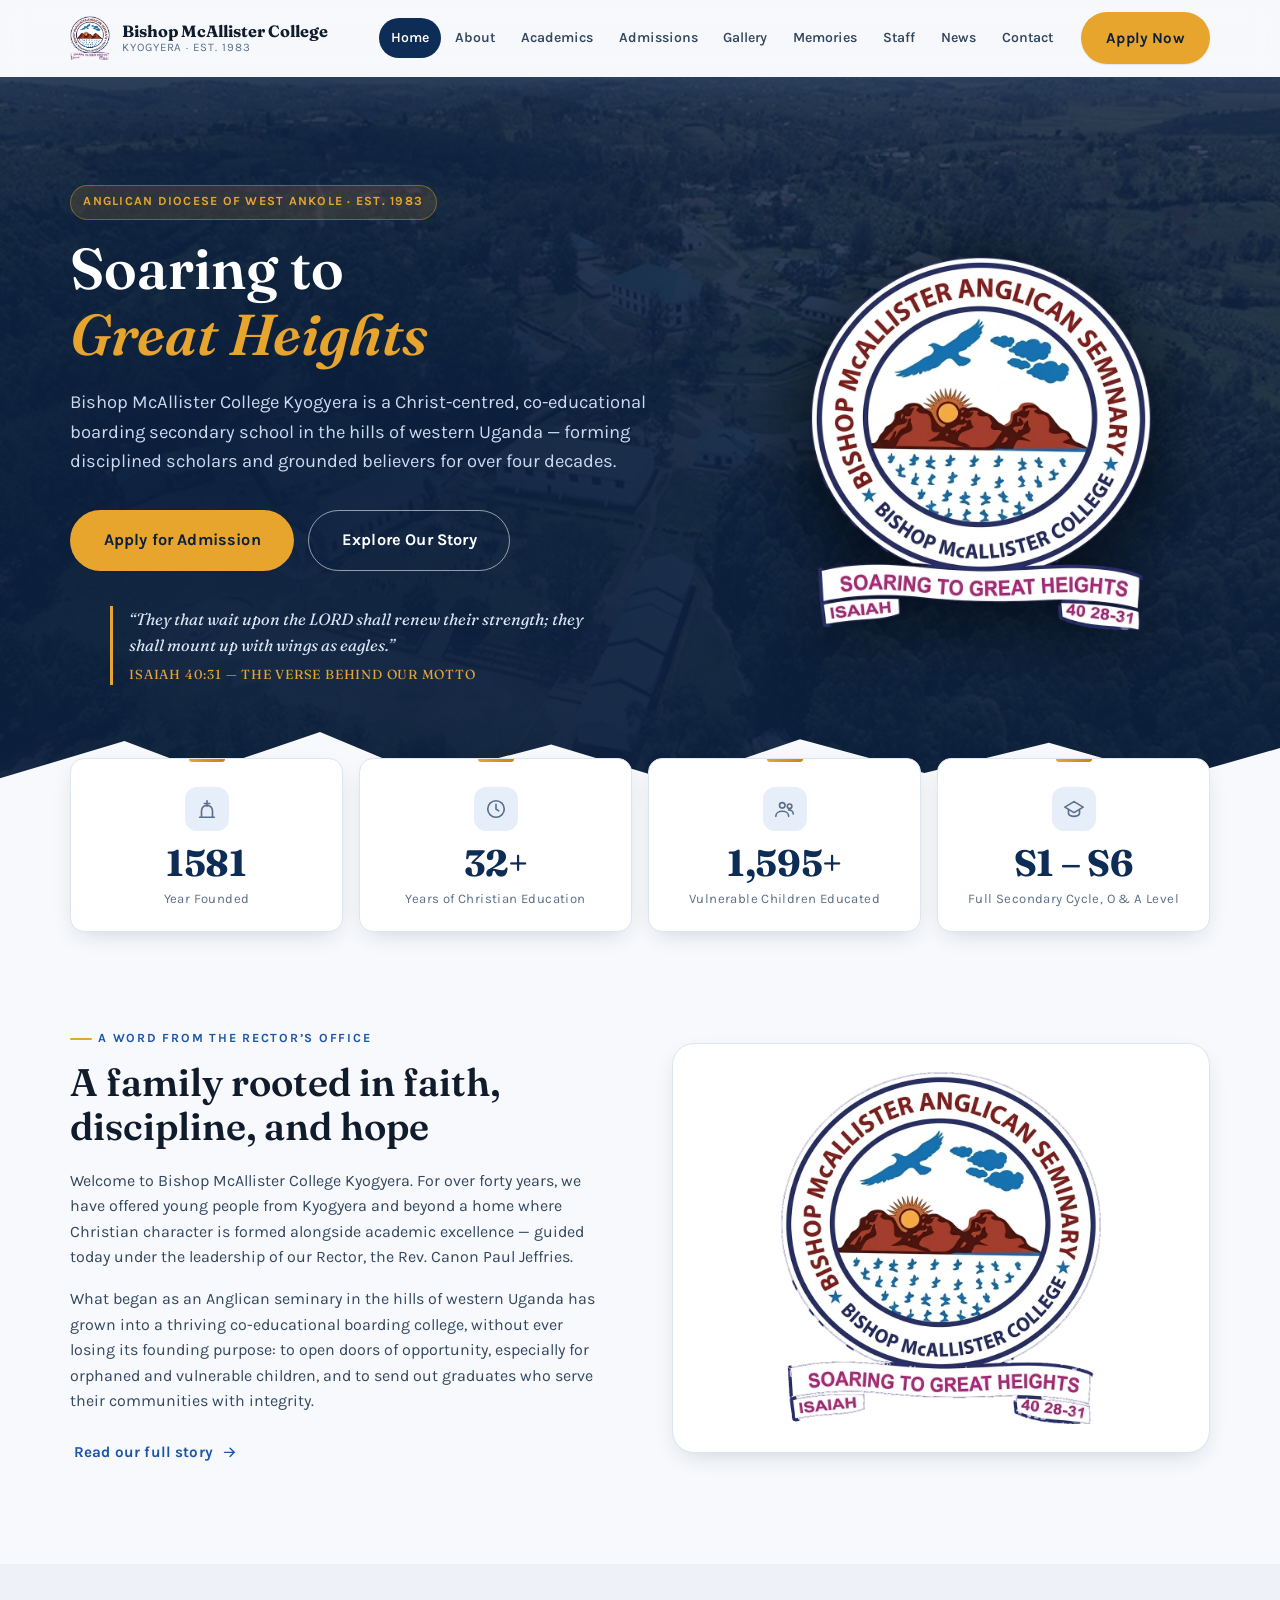
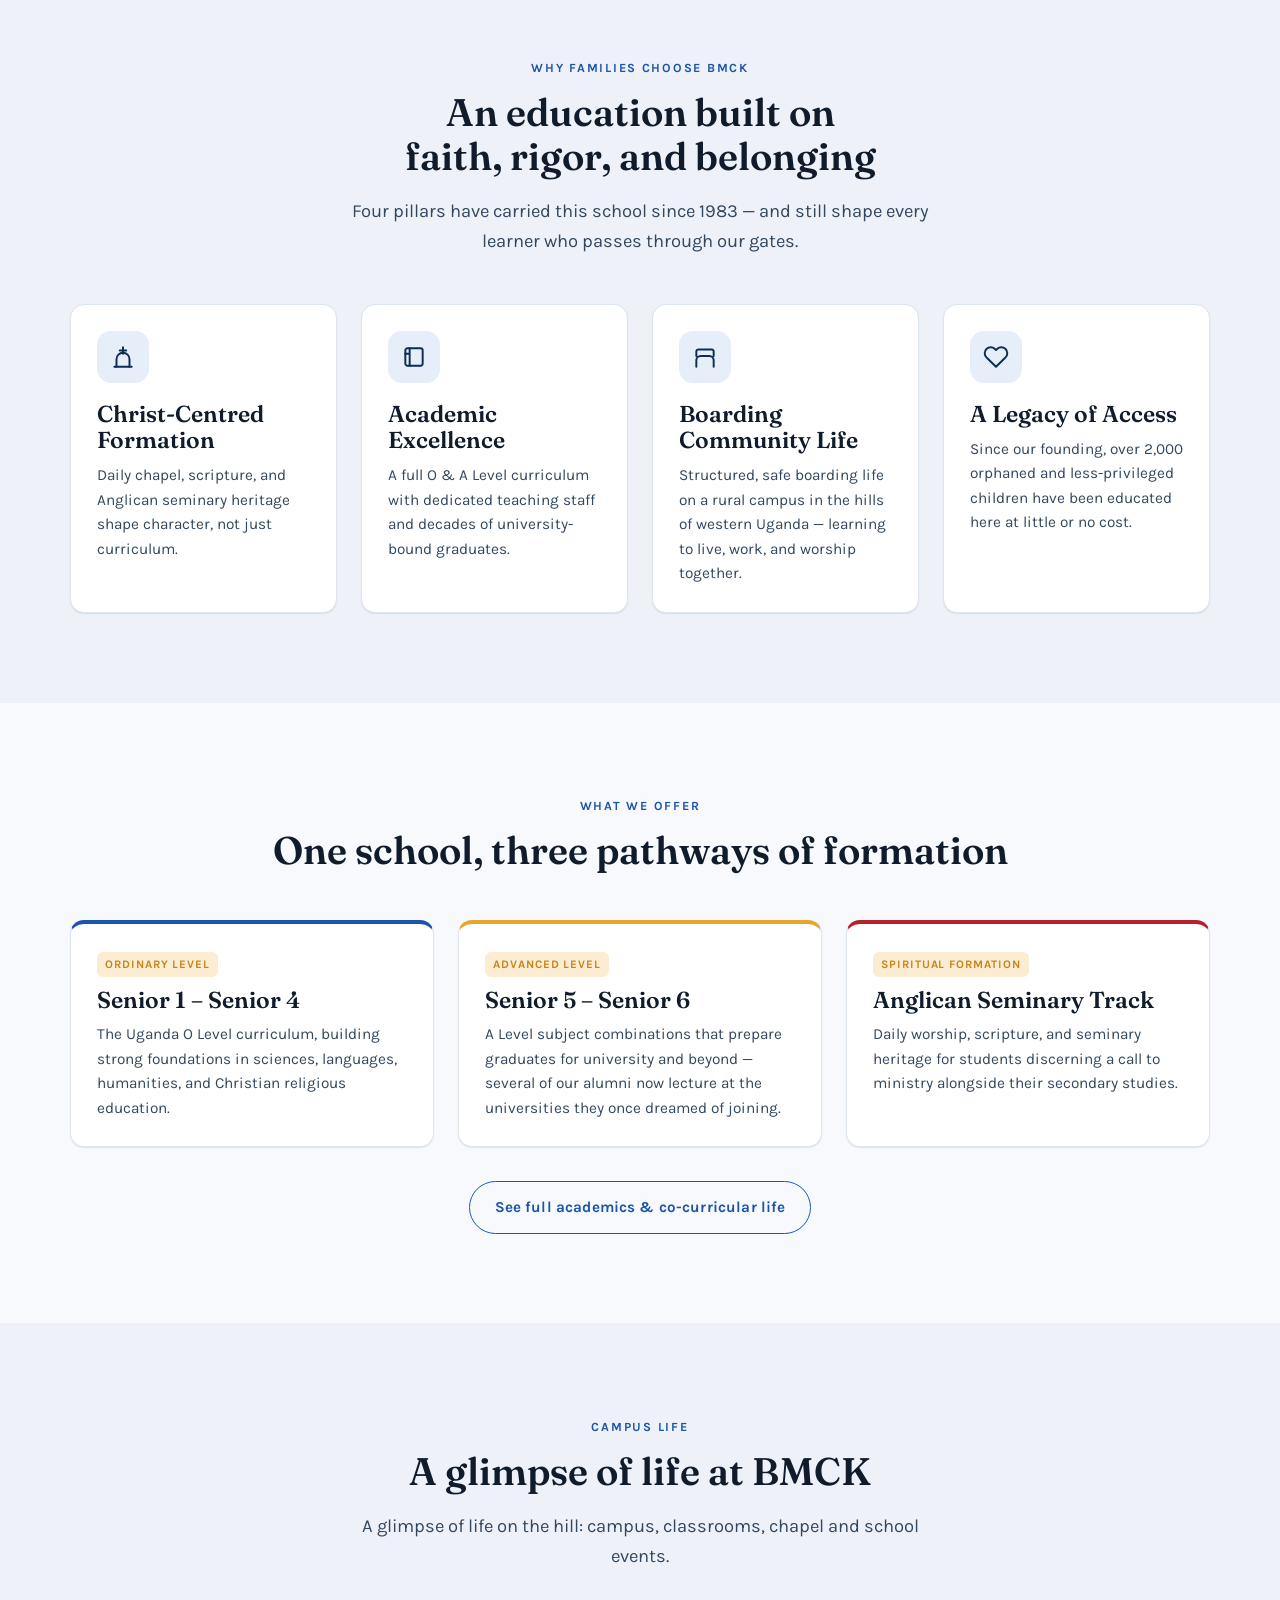
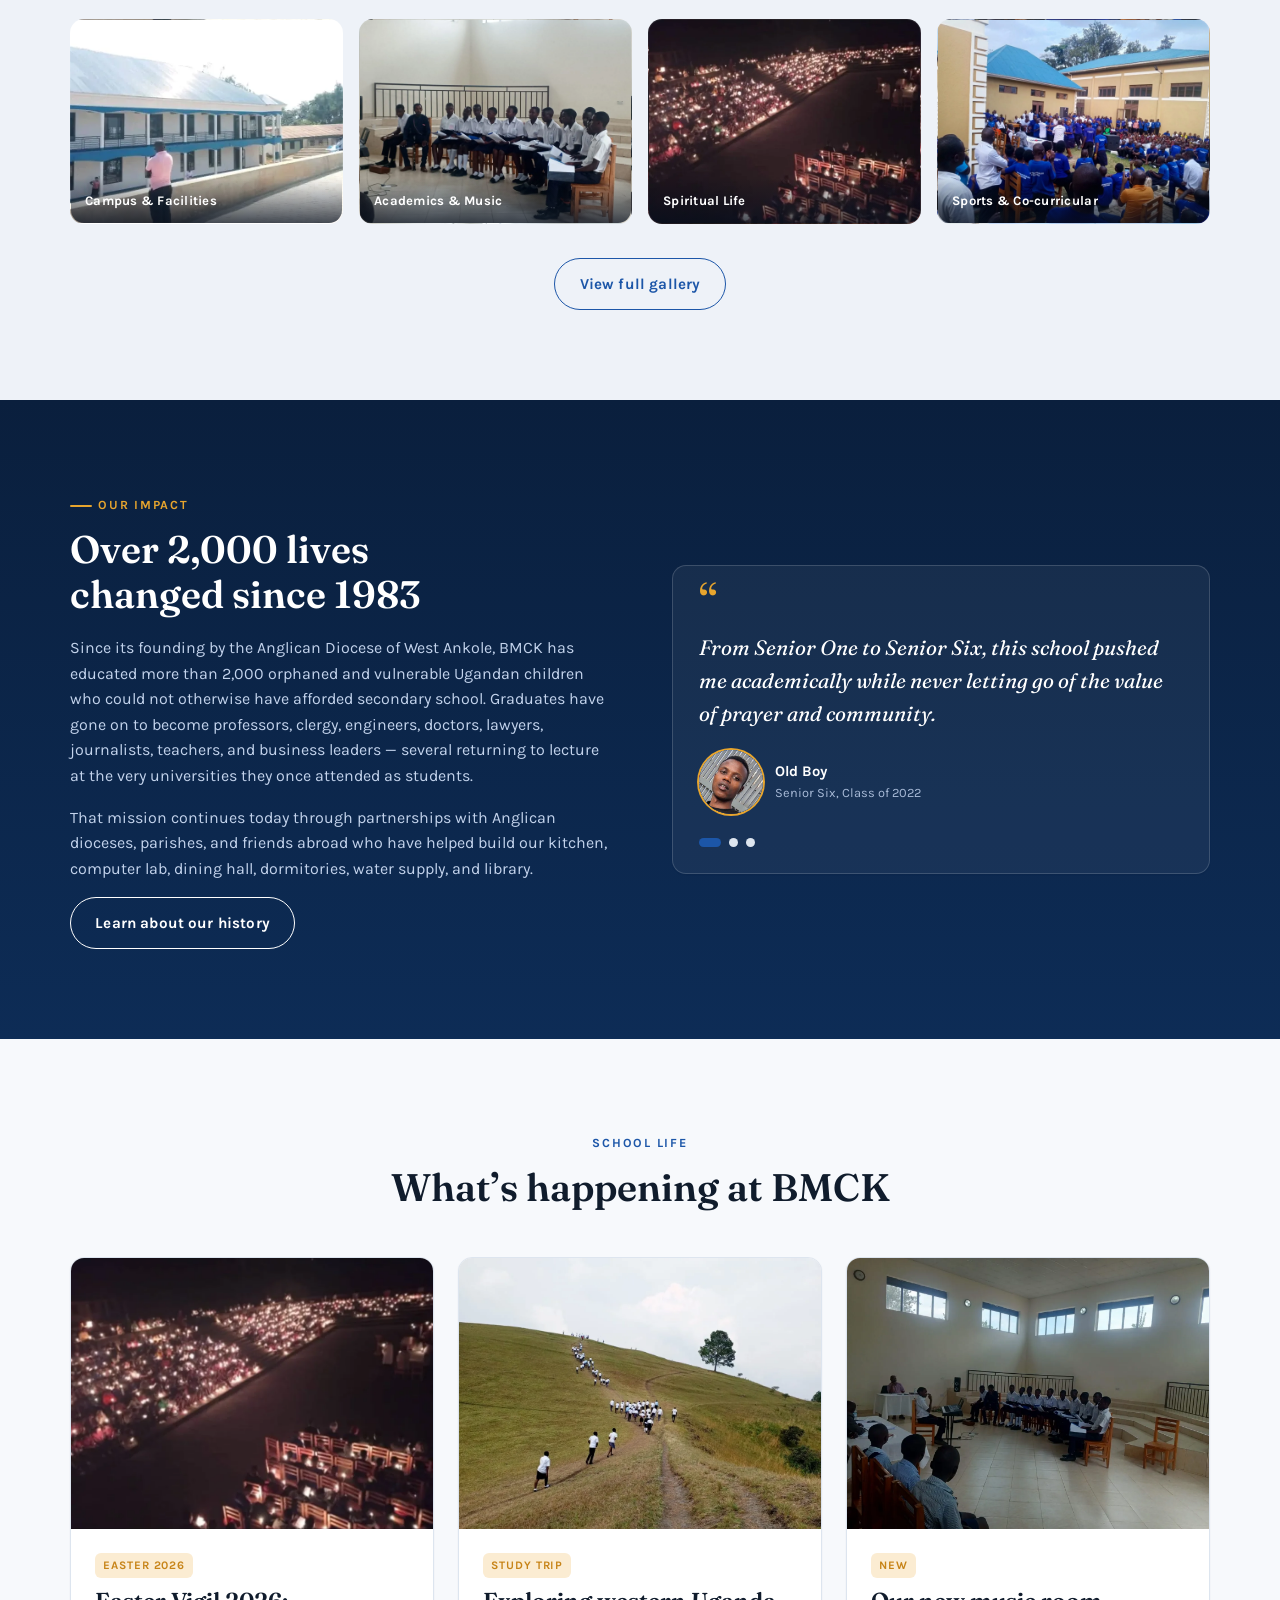
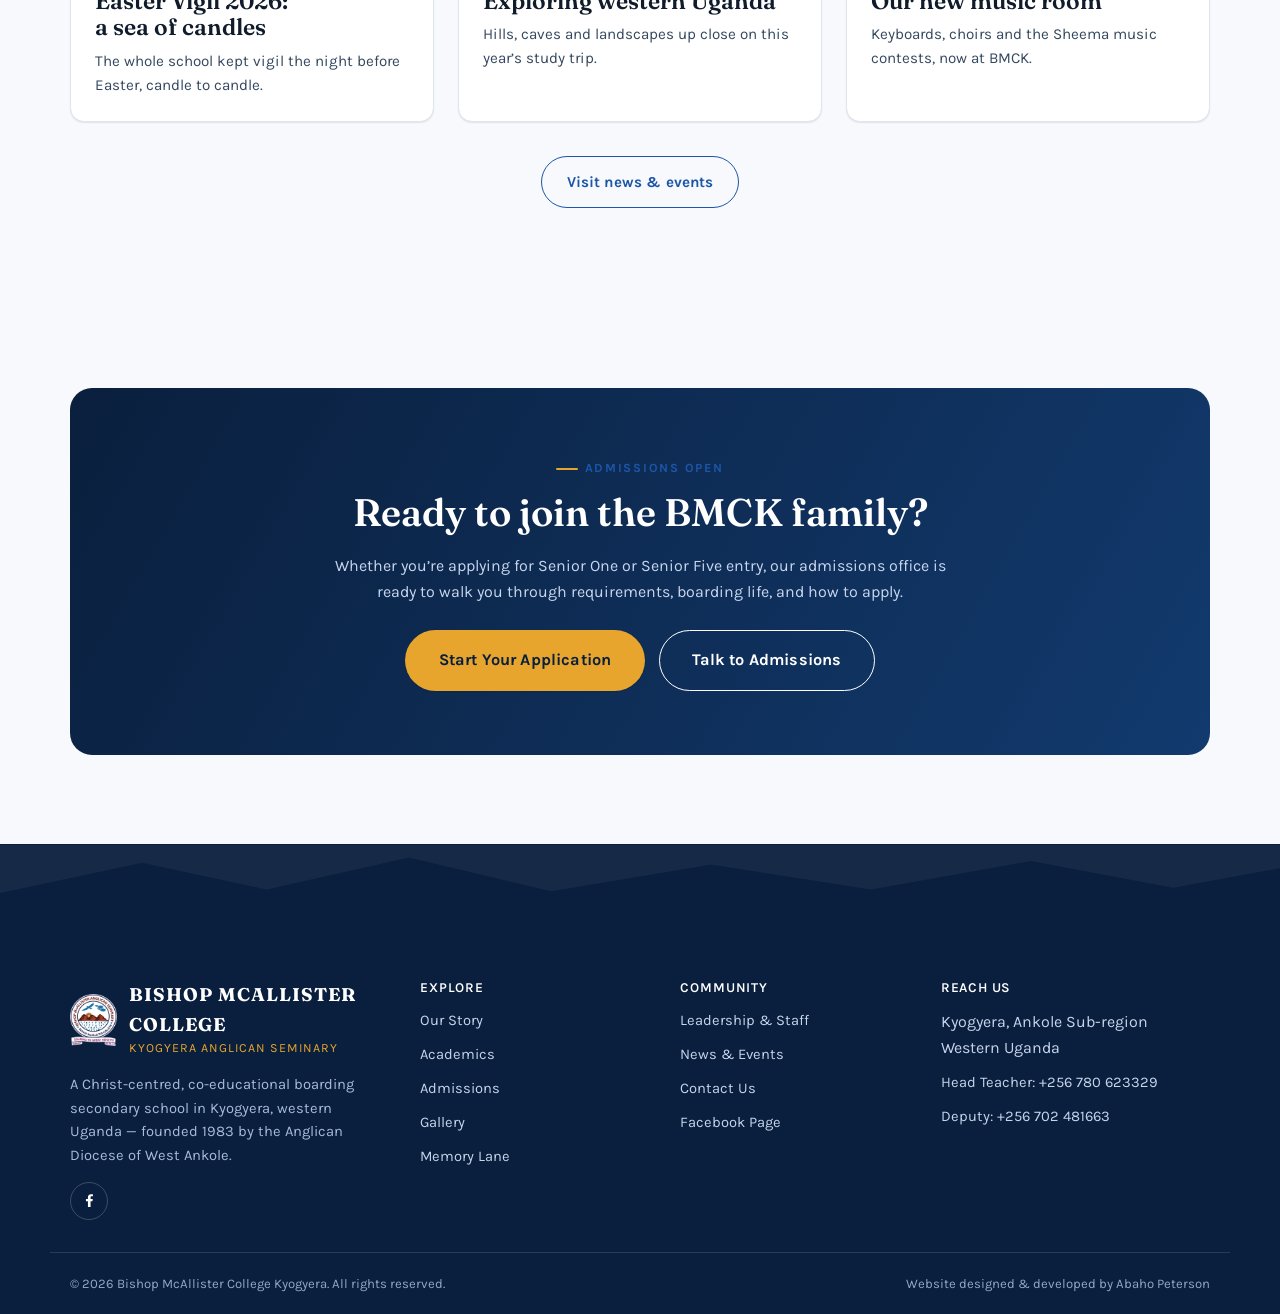
==== index.html @ f216f560 "Replay stat counters and card rise each time they scroll into view" ====
<!DOCTYPE html>
<html lang="en">
<head>
<meta charset="UTF-8">
<meta name="viewport" content="width=device-width, initial-scale=1.0">
<meta name="author" content="Abaho Peterson">
<title>Bishop McAllister College Kyogyera | Soaring to Great Heights</title>
<meta name="description" content="Bishop McAllister College Kyogyera (BMCK) is an Anglican co-educational boarding secondary school in Kyogyera, western Uganda, founded in 1983 &mdash; forming Christ-centred, academically excellent leaders since 1983.">
<link rel="icon" type="image/png" href="assets/images/favicon-32.png">
<link rel="apple-touch-icon" href="assets/images/favicon-192.png">
<meta name="theme-color" content="#0a1f3d">
<link rel="preconnect" href="https://fonts.googleapis.com">
<link rel="preconnect" href="https://fonts.gstatic.com" crossorigin>
<link href="https://fonts.googleapis.com/css2?family=Fraunces:ital,wght@0,400;0,500;0,600;0,700;1,500&family=Karla:wght@400;500;600;700;800&display=swap" rel="stylesheet">
<link rel="stylesheet" href="assets/css/style.css?v=20260924k">
</head>
<body>
<a class="skip-link" href="#main">Skip to main content</a>

<header class="site-header">
  <div class="container nav-bar">
    <a class="brand" href="index.html">
      <img src="assets/images/bmck-crest-sm.webp?v=20260924k" alt="Bishop McAllister College Kyogyera crest" width="44" height="44">
      <span class="brand-text"><strong>Bishop McAllister College</strong><span>Kyogyera &middot; Est. 1983</span></span>
    </a>
    <nav class="nav-links" id="nav-links">
      <a href="index.html">Home</a>
      <a href="about.html">About</a>
      <a href="academics.html">Academics</a>
      <a href="admissions.html">Admissions</a>
      <a href="gallery.html">Gallery</a>
      <a href="memories.html">Memories</a>
      <a href="staff.html">Staff</a>
      <a href="news.html">News</a>
      <a href="contact.html">Contact</a>
    </nav>
    <div class="nav-cta">
      <a class="btn btn-primary" href="admissions.html"><span>Apply Now</span></a>
      <button class="nav-toggle" aria-label="Toggle menu" aria-expanded="false" aria-controls="nav-links"><span></span></button>
    </div>
  </div>
</header>

<main id="main">

  <!-- HERO -->
  <section class="hero photo-bg">
    <div class="container hero-grid">
      <div>
        <span class="hero-eyebrow">Anglican Diocese of West Ankole &middot; Est. 1983</span>
        <h1>Soaring to <em>Great Heights</em></h1>
        <p class="lede">Bishop McAllister College Kyogyera is a Christ-centred, co-educational boarding secondary school in the hills of western Uganda &mdash; forming disciplined scholars and grounded believers for over four decades.</p>
        <div class="hero-actions">
          <a class="btn btn-primary btn-lg" href="admissions.html">Apply for Admission</a>
          <a class="btn btn-outline btn-lg" href="about.html">Explore Our Story</a>
        </div>
        <blockquote class="hero-verse">
          &ldquo;They that wait upon the LORD shall renew their strength; they shall mount up with wings as eagles.&rdquo;
          <cite>Isaiah 40:31 &mdash; the verse behind our motto</cite>
        </blockquote>
      </div>
      <div class="hero-crest-wrap">
        <div class="hero-crest-glow" aria-hidden="true"></div>
        <img class="hero-crest" src="assets/images/bmck-crest-hd.webp?v=20260924k" alt="Bishop McAllister College crest: a soaring bird over the hills of western Uganda, with a rising sun and the school motto">
      </div>
    </div>
    <div class="ridge" aria-hidden="true">
      <svg viewBox="0 0 1440 110" preserveAspectRatio="none">
        <path d="M0,110 L0,60 L140,18 L230,52 L360,8 L480,58 L620,22 L760,64 L900,16 L1040,54 L1180,20 L1320,60 L1440,26 L1440,110 Z" fill="var(--bg)" opacity="1"></path>
      </svg>
    </div>
  </section>

  <div class="container">
    <div class="stat-strip reveal">
      <div class="stat" style="--i:0;"><span class="stat-icon" aria-hidden="true"><svg viewBox="0 0 24 24" fill="none" stroke="currentColor" stroke-width="1.8" stroke-linecap="round" stroke-linejoin="round"><path d="M12 3v6M9 6h6M6 21v-7a6 6 0 0 1 12 0v7"/><path d="M4 21h16"/></svg></span><b data-count="1983" data-suffix="" data-plain>0</b><span>Year Founded</span></div>
      <div class="stat" style="--i:1;"><span class="stat-icon" aria-hidden="true"><svg viewBox="0 0 24 24" fill="none" stroke="currentColor" stroke-width="1.8" stroke-linecap="round" stroke-linejoin="round"><circle cx="12" cy="12" r="9"/><path d="M12 7v5l3 2"/></svg></span><b data-count="40" data-suffix="+">0</b><span>Years of Christian Education</span></div>
      <div class="stat" style="--i:2;"><span class="stat-icon" aria-hidden="true"><svg viewBox="0 0 24 24" fill="none" stroke="currentColor" stroke-width="1.8" stroke-linecap="round" stroke-linejoin="round"><circle cx="9" cy="8" r="3"/><circle cx="17" cy="9" r="2.5"/><path d="M2 20c0-3.5 3.2-5.5 7-5.5s7 2 7 5.5M16 13c2.2 0 5 1.4 5 4.5"/></svg></span><b data-count="2000" data-suffix="+">0</b><span>Vulnerable Children Educated</span></div>
      <div class="stat" style="--i:3;" style="display:flex;flex-direction:column;justify-content:center;"><span class="stat-icon" aria-hidden="true"><svg viewBox="0 0 24 24" fill="none" stroke="currentColor" stroke-width="1.8" stroke-linecap="round" stroke-linejoin="round"><path d="M22 10 12 4 2 10l10 6 10-6Z"/><path d="M6 12.5V17c0 1.5 2.7 3 6 3s6-1.5 6-3v-4.5"/></svg></span><b>S1 &ndash; S6</b><span>Full Secondary Cycle, O &amp; A&nbsp;Level</span></div>
    </div>
  </div>

  <!-- WELCOME -->
  <section class="section">
    <div class="container split">
      <div class="reveal">
        <span class="eyebrow">A Word From the Rector&rsquo;s Office</span>
        <h2>A family rooted in faith, discipline, and hope</h2>
        <p>Welcome to Bishop McAllister College Kyogyera. For over forty years, we have offered young people from Kyogyera and beyond a home where Christian character is formed alongside academic excellence &mdash; guided today under the leadership of our Rector, the Rev. Canon Paul Jeffries.</p>
        <p>What began as an Anglican seminary in the hills of western Uganda has grown into a thriving co-educational boarding college, without ever losing its founding purpose: to open doors of opportunity, especially for orphaned and vulnerable children, and to send out graduates who serve their communities with integrity.</p>
        <a class="btn btn-ghost" href="about.html">Read our full story
          <svg viewBox="0 0 24 24" fill="none" stroke="currentColor" stroke-width="2" stroke-linecap="round"><path d="M5 12h14M13 6l6 6-6 6"/></svg>
        </a>
      </div>
      <div class="badge-figure reveal">
        <img src="assets/images/bmck-crest-hd.webp?v=20260924k" alt="Bishop McAllister College crest">
      </div>
    </div>
  </section>

  <!-- WHY BMCK -->
  <section class="section section-alt">
    <div class="container">
      <div class="section-head center reveal">
        <span class="eyebrow">Why Families Choose BMCK</span>
        <h2>An education built on faith, rigor, and belonging</h2>
        <p class="lede" style="margin-inline:auto;">Four pillars have carried this school since 1983 &mdash; and still shape every learner who passes through our gates.</p>
      </div>
      <div class="grid grid-4">
        <div class="card reveal">
          <div class="card-icon"><svg viewBox="0 0 24 24" fill="none" stroke="currentColor" stroke-width="1.8" stroke-linecap="round" stroke-linejoin="round"><path d="M12 3v6M9 6h6M6 21v-7a6 6 0 0 1 12 0v7"/><path d="M4 21h16"/></svg></div>
          <h3>Christ-Centred Formation</h3>
          <p>Daily chapel, scripture, and Anglican seminary heritage shape character, not just curriculum.</p>
        </div>
        <div class="card reveal">
          <div class="card-icon"><svg viewBox="0 0 24 24" fill="none" stroke="currentColor" stroke-width="1.8" stroke-linecap="round" stroke-linejoin="round"><rect x="4" y="4" width="16" height="16" rx="2"/><path d="M8 4v16M4 9h4"/></svg></div>
          <h3>Academic Excellence</h3>
          <p>A full O&nbsp;&amp; A&nbsp;Level curriculum with dedicated teaching staff and decades of university-bound graduates.</p>
        </div>
        <div class="card reveal">
          <div class="card-icon"><svg viewBox="0 0 24 24" fill="none" stroke="currentColor" stroke-width="1.8" stroke-linecap="round" stroke-linejoin="round"><path d="M4 21v-6a4 4 0 0 1 4-4h8a4 4 0 0 1 4 4v6M4 11V7a2 2 0 0 1 2-2h12a2 2 0 0 1 2 2v4"/></svg></div>
          <h3>Boarding Community Life</h3>
          <p>Structured, safe boarding life on a rural campus in the hills of western Uganda &mdash; learning to live, work, and worship together.</p>
        </div>
        <div class="card reveal">
          <div class="card-icon"><svg viewBox="0 0 24 24" fill="none" stroke="currentColor" stroke-width="1.8" stroke-linecap="round" stroke-linejoin="round"><path d="M20.8 4.6a5.5 5.5 0 0 0-7.8 0L12 5.6l-1-1a5.5 5.5 0 1 0-7.8 7.8l1 1L12 21l7.8-7.6 1-1a5.5 5.5 0 0 0 0-7.8z"/></svg></div>
          <h3>A Legacy of Access</h3>
          <p>Since our founding, over 2,000 orphaned and less-privileged children have been educated here at little or no cost.</p>
        </div>
      </div>
    </div>
  </section>

  <!-- PROGRAMS PREVIEW -->
  <section class="section">
    <div class="container">
      <div class="section-head center reveal">
        <span class="eyebrow">What We Offer</span>
        <h2>One school, three pathways of formation</h2>
      </div>
      <div class="grid grid-3">
        <div class="card program-card reveal">
          <span class="tag">Ordinary Level</span>
          <h3>Senior 1 &ndash; Senior 4</h3>
          <p>The Uganda O&nbsp;Level curriculum, building strong foundations in sciences, languages, humanities, and Christian religious education.</p>
        </div>
        <div class="card program-card gold reveal">
          <span class="tag">Advanced Level</span>
          <h3>Senior 5 &ndash; Senior 6</h3>
          <p>A&nbsp;Level subject combinations that prepare graduates for university and beyond &mdash; several of our alumni now lecture at the universities they once dreamed of joining.</p>
        </div>
        <div class="card program-card red reveal">
          <span class="tag">Spiritual Formation</span>
          <h3>Anglican Seminary Track</h3>
          <p>Daily worship, scripture, and seminary heritage for students discerning a call to ministry alongside their secondary studies.</p>
        </div>
      </div>
      <div style="text-align:center;margin-top:34px;">
        <a class="btn btn-outline" href="academics.html">See full academics &amp; co-curricular life</a>
      </div>
    </div>
  </section>

  <!-- GALLERY PREVIEW -->
  <section class="section section-alt">
    <div class="container">
      <div class="section-head center reveal">
        <span class="eyebrow">Campus Life</span>
        <h2>A glimpse of life at BMCK</h2>
        <p class="lede" style="margin-inline:auto;">A glimpse of life on the hill: campus, classrooms, chapel and school events.</p>
      </div>
      <div class="gallery-grid reveal">
        <a class="ph-photo is-real is-visible" href="gallery.html" style="background-image:url('assets/images/memories/library-2020.webp');"><span class="ph-cap">Campus &amp; Facilities</span></a>
        <a class="ph-photo is-real is-visible" href="gallery.html" style="background-image:url('assets/images/school-life/music-room-choir.webp');"><span class="ph-cap">Academics &amp; Music</span></a>
        <a class="ph-photo is-real is-visible" href="gallery.html" style="background-image:url('assets/images/school-life/easter-vigil-2026-2.webp');"><span class="ph-cap">Spiritual Life</span></a>
        <a class="ph-photo is-real is-visible" href="gallery.html" style="background-image:url('assets/images/school-life/inter-house-competition.webp');"><span class="ph-cap">Sports &amp; Co-curricular</span></a>
      </div>
      <div style="text-align:center;margin-top:34px;">
        <a class="btn btn-outline" href="gallery.html">View full gallery</a>
      </div>
    </div>
  </section>

  <!-- IMPACT / TESTIMONIALS -->
  <section class="section section-navy">
    <div class="container split">
      <div class="reveal">
        <span class="eyebrow">Our Impact</span>
        <h2>Over 2,000 lives changed since 1983</h2>
        <p>Since its founding by the Anglican Diocese of West Ankole, BMCK has educated more than 2,000 orphaned and vulnerable Ugandan children who could not otherwise have afforded secondary school. Graduates have gone on to become professors, clergy, engineers, doctors, lawyers, journalists, teachers, and business leaders &mdash; several returning to lecture at the very universities they once attended as students.</p>
        <p>That mission continues today through partnerships with Anglican dioceses, parishes, and friends abroad who have helped build our kitchen, computer lab, dining hall, dormitories, water supply, and library.</p>
        <a class="btn btn-outline" href="about.html#impact">Learn about our history</a>
      </div>
      <div class="card reveal" style="background:rgba(255,255,255,.05);border-color:rgba(255,255,255,.16);">
        <div class="quote-track" data-carousel>
          <div class="quote-slide is-active">
            <span class="quote-mark">&ldquo;</span>
            <p>From Senior One to Senior Six, this school pushed me academically while never letting go of the value of prayer and community.</p>
            <div class="quote-who">
              <span class="quote-avatar" style="overflow:hidden;padding:0;"><img src="assets/images/school-life/ob-2022-graduate.webp" alt="Old Boy, Senior Six Class of 2022" style="width:100%;height:100%;object-fit:cover;"></span>
              <span><b>Old Boy</b><span>Senior Six, Class of 2022</span></span>
            </div>
          </div>
          <div class="quote-slide">
            <span class="quote-mark">&ldquo;</span>
            <p>BMCK didn&rsquo;t just teach me subjects &mdash; it taught me who I could become. The discipline and faith I found there still shape how I lead today.</p>
            <div class="quote-who">
              <span class="quote-avatar"><svg viewBox="0 0 24 24" fill="none" stroke="currentColor" stroke-width="1.8"><circle cx="12" cy="8" r="4"/><path d="M4 20c0-4 4-6 8-6s8 2 8 6"/></svg></span>
              <span><b>Old Student</b><span>Now a University Lecturer</span></span>
            </div>
          </div>
          <div class="quote-slide">
            <span class="quote-mark">&ldquo;</span>
            <p>Sending our daughter to boarding school was hard, but the pastoral care and structure at BMCK made it feel like a second home.</p>
            <div class="quote-who">
              <span class="quote-avatar"><svg viewBox="0 0 24 24" fill="none" stroke="currentColor" stroke-width="1.8"><circle cx="12" cy="8" r="4"/><path d="M4 20c0-4 4-6 8-6s8 2 8 6"/></svg></span>
              <span><b>Parent</b><span>Boarding Student, Senior 3</span></span>
            </div>
          </div>
        </div>
        <div class="quote-dots" data-carousel-dots></div>
      </div>
    </div>
  </section>

  <!-- NEWS PREVIEW -->
  <section class="section">
    <div class="container">
      <div class="section-head center reveal">
        <span class="eyebrow">School Life</span>
        <h2>What&rsquo;s happening at BMCK</h2>
      </div>
      <div class="grid grid-3">
        <a class="card photo-card reveal" href="news.html#easter-vigil-2026">
          <div class="ph-photo is-real" style="background-image:url('assets/images/school-life/easter-vigil-2026-2.webp');border-radius:0;border:0;"></div>
          <div class="photo-card-body"><span class="tag">Easter 2026</span><h3>Easter Vigil 2026: a sea of candles</h3><p>The whole school kept vigil the night before Easter, candle to candle.</p></div>
        </a>
        <a class="card photo-card reveal" href="news.html#study-trip-2026">
          <div class="ph-photo is-real" style="background-image:url('assets/images/school-life/trip-2026-hill-line.webp');border-radius:0;border:0;"></div>
          <div class="photo-card-body"><span class="tag">Study trip</span><h3>Exploring western Uganda</h3><p>Hills, caves and landscapes up close on this year&rsquo;s study trip.</p></div>
        </a>
        <a class="card photo-card reveal" href="news.html#music-room">
          <div class="ph-photo is-real" style="background-image:url('assets/images/school-life/music-room-contest.webp');border-radius:0;border:0;"></div>
          <div class="photo-card-body"><span class="tag">New</span><h3>Our new music room</h3><p>Keyboards, choirs and the Sheema music contests, now at BMCK.</p></div>
        </a>
      </div>
      <div style="text-align:center;margin-top:34px;">
        <a class="btn btn-outline" href="news.html">Visit news &amp; events</a>
      </div>
    </div>
  </section>

  <!-- CTA -->
  <section class="section">
    <div class="container">
      <div class="cta-banner reveal">
        <span class="eyebrow" style="justify-content:center;">Admissions Open</span>
        <h2>Ready to join the BMCK family?</h2>
        <p>Whether you&rsquo;re applying for Senior One or Senior Five entry, our admissions office is ready to walk you through requirements, boarding life, and how to apply.</p>
        <div class="cta-actions">
          <a class="btn btn-primary btn-lg" href="admissions.html">Start Your Application</a>
          <a class="btn btn-outline btn-lg" href="contact.html">Talk to Admissions</a>
        </div>
      </div>
    </div>
  </section>

</main>

<footer class="site-footer">
  <div class="ridge" aria-hidden="true" style="position:relative;">
    <svg viewBox="0 0 1440 90" preserveAspectRatio="none"><path d="M0,90 L0,54 L160,20 L300,50 L460,14 L620,52 L800,22 L980,50 L1160,18 L1320,48 L1440,26 L1440,0 L0,0 Z" fill="rgba(255,255,255,0.05)"></path></svg>
  </div>
  <div class="container footer-top">
    <div class="footer-grid">
      <div>
        <div class="footer-brand">
          <img src="assets/images/bmck-crest-sm.webp?v=20260924k" alt="BMCK crest">
          <span><strong>Bishop McAllister College</strong><span>Kyogyera Anglican Seminary</span></span>
        </div>
        <p>A Christ-centred, co-educational boarding secondary school in Kyogyera, western Uganda &mdash; founded 1983 by the Anglican Diocese of West Ankole.</p>
        <div class="footer-social">
          <a href="https://www.facebook.com/bishopmcallister/" target="_blank" rel="noopener" aria-label="BMCK on Facebook">
            <svg viewBox="0 0 24 24" fill="currentColor"><path d="M13.5 21v-8h2.7l.4-3.2h-3.1V7.7c0-.9.3-1.6 1.6-1.6h1.7V3.2C16.5 3.1 15.4 3 14.2 3c-2.6 0-4.4 1.6-4.4 4.4v2.4H7v3.2h2.8v8h3.7Z"/></svg>
          </a>
        </div>
      </div>
      <div>
        <h4>Explore</h4>
        <div class="footer-links">
          <a href="about.html">Our Story</a>
          <a href="academics.html">Academics</a>
          <a href="admissions.html">Admissions</a>
          <a href="gallery.html">Gallery</a>
          <a href="memories.html">Memory Lane</a>
        </div>
      </div>
      <div>
        <h4>Community</h4>
        <div class="footer-links">
          <a href="staff.html">Leadership &amp; Staff</a>
          <a href="news.html">News &amp; Events</a>
          <a href="contact.html">Contact Us</a>
          <a href="https://www.facebook.com/bishopmcallister/" target="_blank" rel="noopener">Facebook Page</a>
        </div>
      </div>
      <div>
        <h4>Reach Us</h4>
        <div class="footer-links">
          <span>Kyogyera, Ankole Sub-region<br>Western Uganda</span>
          <a href="tel:+256780623329">Head Teacher: +256 780 623329</a>
          <a href="tel:+256702481663">Deputy: +256 702 481663</a>
        </div>
      </div>
    </div>
  </div>
  <div class="container footer-bottom">
    <span>&copy; <span data-year>2026</span> Bishop McAllister College Kyogyera. All rights reserved.</span>
    <span>Website designed &amp; developed by Abaho Peterson</span>
  </div>
</footer>

<div class="lightbox" data-lightbox>
  <button class="lightbox-close" aria-label="Close"><svg viewBox="0 0 24 24" fill="none" stroke="currentColor" stroke-width="2" stroke-linecap="round"><path d="M6 6l12 12M18 6 6 18"/></svg></button>
  <div class="lightbox-box">
    <div class="ph-photo" data-lightbox-stage></div>
    <p class="lightbox-cap" data-lightbox-caption></p>
  </div>
</div>

<button class="to-top" aria-label="Back to top"><svg viewBox="0 0 24 24" fill="none" stroke="currentColor" stroke-width="2" stroke-linecap="round" stroke-linejoin="round"><path d="M12 19V5M5 12l7-7 7 7"/></svg></button>

<script src="assets/js/main.js?v=20260924k"></script>
</body>
</html>
---- assets/css/style.css ----
/* ==========================================================================
   Bishop McAllister College Kyogyera (BMCK) — shared stylesheet
   Palette drawn from the school crest: navy sky, red hills, gold sunrise.
   Type: Fraunces (display, heritage serif) + Karla (body, humanist sans)
   ========================================================================== */

:root{
  /* -- brand colors (light) -- */
  --navy-900:#0a1f3d;
  --navy-800:#0d2c56;
  --navy-700:#123a6e;
  --blue-600:#1c56a8;
  --blue-500:#2f6fc9;
  --blue-100:#e6eef9;
  --gold-600:#c78418;
  --gold-500:#e7a52e;
  --gold-100:#fbecd2;
  --red-700:#8f1b21;
  --red-600:#b4232b;
  --red-100:#f7e3e2;

  --paper:#f7f9fc;
  --paper-2:#eef2f8;
  --surface:#ffffff;
  --ink-900:#101c2c;
  --ink-700:#33475e;
  --ink-500:#5b6f88;
  --line:#dde5ef;
  --white:#ffffff;

  --shadow-sm:0 1px 2px rgba(10,31,61,.06), 0 1px 1px rgba(10,31,61,.04);
  --shadow-md:0 8px 24px -8px rgba(10,31,61,.18);
  --shadow-lg:0 20px 48px -16px rgba(10,31,61,.28);

  --font-display:'Fraunces', Georgia, 'Times New Roman', serif;
  --font-body:'Karla', -apple-system, BlinkMacSystemFont, 'Segoe UI', Roboto, sans-serif;

  --radius-sm:8px;
  --radius-md:14px;
  --radius-lg:22px;

  --container:1180px;

  --bg: var(--paper);
  --bg-alt: var(--paper-2);
  --surface-1: var(--surface);
  --text: var(--ink-900);
  --text-soft: var(--ink-700);
  --text-mute: var(--ink-500);
  --border: var(--line);
  --brand: var(--blue-600);
  --brand-strong: var(--navy-800);
  --accent: var(--gold-500);
}

@media (prefers-color-scheme: dark){
  :root:not([data-theme="light"]){
    --bg:#0a1626;
    --bg-alt:#0e1e33;
    --surface-1:#11223c;
    --text:#eef3fb;
    --text-soft:#c3d0e3;
    --text-mute:#8fa1ba;
    --border:#1e3252;
    --brand:#5b93de;
    --brand-strong:#8fb6ec;
    --accent:#f0b649;
    --shadow-sm:0 1px 2px rgba(0,0,0,.4);
    --shadow-md:0 8px 24px -8px rgba(0,0,0,.5);
    --shadow-lg:0 20px 48px -16px rgba(0,0,0,.6);
  }
}
:root[data-theme="dark"]{
  --bg:#0a1626;
  --bg-alt:#0e1e33;
  --surface-1:#11223c;
  --text:#eef3fb;
  --text-soft:#c3d0e3;
  --text-mute:#8fa1ba;
  --border:#1e3252;
  --brand:#5b93de;
  --brand-strong:#8fb6ec;
  --accent:#f0b649;
  --shadow-sm:0 1px 2px rgba(0,0,0,.4);
  --shadow-md:0 8px 24px -8px rgba(0,0,0,.5);
  --shadow-lg:0 20px 48px -16px rgba(0,0,0,.6);
}

*,*::before,*::after{box-sizing:border-box;}
html{scroll-behavior:smooth;}
@media (prefers-reduced-motion: reduce){
  html{scroll-behavior:auto;}
  *,*::before,*::after{animation-duration:.001ms !important;animation-iteration-count:1 !important;transition-duration:.001ms !important;scroll-behavior:auto !important;}
}

body{
  margin:0;
  background:var(--bg);
  color:var(--text);
  font-family:var(--font-body);
  font-size:16px;
  line-height:1.6;
  -webkit-font-smoothing:antialiased;
  overflow-x:hidden;
}

img{max-width:100%;display:block;}
svg{display:block;}
a{color:inherit;text-decoration:none;}
ul,ol{margin:0;padding:0;list-style:none;}
button{font:inherit;cursor:pointer;}
input,textarea,select{font:inherit;}
h1,h2,h3,h4,h5{
  font-family:var(--font-display);
  color:var(--text);
  margin:0 0 .5em;
  line-height:1.15;
  text-wrap:balance;
  font-weight:600;
}
h1{font-size:clamp(2.2rem,4.5vw,3.6rem); font-weight:600;}
h2{font-size:clamp(1.7rem,3vw,2.5rem);}
h3{font-size:clamp(1.2rem,1.8vw,1.5rem);}
p{margin:0 0 1em;color:var(--text-soft);max-width:65ch;}
.lede{font-size:1.15rem;color:var(--text-soft);max-width:56ch;}
[hidden]{display:none !important;}

.container{
  width:100%;
  max-width:var(--container);
  margin-inline:auto;
  padding-inline:20px;
}
.section{padding-block:clamp(48px,7vw,96px);}
.section-tight{padding-block:clamp(32px,5vw,56px);}
.section-alt{background:var(--bg-alt);}
.section-navy{background:linear-gradient(180deg,var(--navy-900),var(--navy-800));color:#eaf0fb;}
.section-navy p,.section-navy .text-mute{color:#c3d3ec;}
.section-navy h2,.section-navy h3{color:#fff;}

.eyebrow{
  display:inline-flex;align-items:center;gap:.5em;
  font-family:var(--font-body);font-weight:700;font-size:.78rem;
  letter-spacing:.14em;text-transform:uppercase;color:var(--brand);
  margin-bottom:.9em;
}
.eyebrow::before{content:"";width:22px;height:2px;background:var(--accent);display:inline-block;border-radius:2px;}
.section-navy .eyebrow{color:var(--accent);}

.section-head{max-width:760px;margin-bottom:clamp(28px,4vw,48px);}
.section-head.center{margin-inline:auto;text-align:center;}
.section-head.center .eyebrow{justify-content:center;}
.section-head.center .eyebrow::before{display:none;}

/* ---------- buttons ---------- */
.btn{
  display:inline-flex;align-items:center;justify-content:center;gap:.55em;
  padding:.85em 1.6em;border-radius:999px;border:1.5px solid transparent;
  font-weight:700;font-size:.95rem;letter-spacing:.01em;
  transition:transform .18s ease, box-shadow .18s ease, background-color .18s ease, color .18s ease, border-color .18s ease;
  white-space:nowrap;
}
.btn svg{width:1.1em;height:1.1em;}
.btn-primary{background:var(--accent);color:var(--navy-900);box-shadow:var(--shadow-sm);}
.btn-primary:hover{transform:translateY(-2px);box-shadow:var(--shadow-md);background:var(--gold-600);color:#fff;}
.btn-outline{border-color:currentColor;color:var(--brand);background:transparent;}
.btn-outline:hover{background:var(--brand);color:#fff;border-color:var(--brand);transform:translateY(-2px);}
.section-navy .btn-outline{color:#fff;}
.section-navy .btn-outline:hover{background:#fff;color:var(--navy-900);}
.cta-banner .btn-outline{color:#fff;}
.cta-banner .btn-outline:hover{background:#fff;color:var(--navy-900);}
.btn-ghost{color:var(--brand);padding:.6em .2em;border-radius:0;}
.btn-ghost svg{transition:transform .18s ease;}
.btn-ghost:hover svg{transform:translateX(4px);}
.btn-block{width:100%;}
.btn-lg{padding:1em 2em;font-size:1.02rem;}

/* ---------- header / nav ---------- */
.site-header{
  position:sticky; top:0; z-index:100;
  background:rgba(247,249,252,.86);
  backdrop-filter:saturate(180%) blur(14px);
  -webkit-backdrop-filter:saturate(180%) blur(14px);
  border-bottom:1px solid transparent;
  transition:border-color .25s ease, box-shadow .25s ease, background-color .25s ease;
}
@media (prefers-color-scheme: dark){
  :root:not([data-theme="light"]) .site-header{background:rgba(10,22,38,.86);}
}
:root[data-theme="dark"] .site-header{background:rgba(10,22,38,.86);}
.site-header.is-scrolled{border-color:var(--border);box-shadow:var(--shadow-sm);}
.nav-bar{
  display:flex;align-items:center;justify-content:space-between;
  padding-block:12px; gap:16px;
}
.brand{display:flex;align-items:center;gap:12px;min-width:0;flex:1 1 auto;overflow:hidden;}
.brand img{height:44px;width:auto;flex:none;}
.brand-text{display:flex;flex-direction:column;line-height:1.15;min-width:0;overflow:hidden;}
.brand-text strong{font-family:var(--font-display);font-size:1.02rem;color:var(--text);white-space:nowrap;overflow:hidden;text-overflow:ellipsis;display:block;}
.brand-text span{font-size:.72rem;letter-spacing:.08em;text-transform:uppercase;color:var(--text-mute);white-space:nowrap;overflow:hidden;text-overflow:ellipsis;display:block;}

.nav-links{display:flex;align-items:center;gap:2px;}
.nav-links a{
  padding:.6em .85em;border-radius:999px;font-weight:600;font-size:.88rem;color:var(--text-soft);
  transition:background-color .18s ease, color .18s ease;
}
.nav-links a:hover{background:var(--blue-100);color:var(--brand-strong);}
.nav-links a.active{background:var(--navy-800);color:#fff;}
@media (prefers-color-scheme: dark){
  :root:not([data-theme="light"]) .nav-links a:hover{background:var(--bg-alt);}
}
:root[data-theme="dark"] .nav-links a:hover{background:var(--bg-alt);}

.nav-cta{display:flex;align-items:center;gap:10px;flex:none;}
.nav-toggle{
  display:none;flex:none;width:44px;height:44px;border-radius:12px;border:1px solid var(--border);
  background:var(--surface-1);align-items:center;justify-content:center;
}
.nav-toggle span,.nav-toggle span::before,.nav-toggle span::after{
  content:"";display:block;width:20px;height:2px;background:var(--text);border-radius:2px;position:relative;
  transition:transform .2s ease, opacity .2s ease;
}
.nav-toggle span::before{position:absolute;top:-6px;}
.nav-toggle span::after{position:absolute;top:6px;}
.nav-toggle[aria-expanded="true"] span{background:transparent;}
.nav-toggle[aria-expanded="true"] span::before{transform:translateY(6px) rotate(45deg);}
.nav-toggle[aria-expanded="true"] span::after{transform:translateY(-6px) rotate(-45deg);}

@media (max-width:1080px){
  .nav-links{
    position:fixed; inset:64px 12px auto 12px; z-index:99;
    display:flex; flex-direction:column; align-items:stretch; gap:2px;
    background:var(--surface-1); border:1px solid var(--border);
    border-radius:var(--radius-md); padding:10px; box-shadow:var(--shadow-lg);
    transform:translateY(-12px) scale(.98); opacity:0; pointer-events:none;
    transition:transform .2s ease, opacity .2s ease;
  }
  .nav-links.is-open{transform:translateY(0) scale(1); opacity:1; pointer-events:auto;}
  .nav-links a{padding:.85em 1em;}
  .nav-toggle{display:inline-flex;}
  .brand-text span{display:none;}
}
@media (max-width:560px){
  .nav-cta .btn{padding:.6em 1.1em; font-size:.85rem;}
}

.skip-link{
  position:fixed; top:-100px; left:12px; z-index:200;
  background:var(--navy-900); color:#fff; padding:.8em 1.2em; border-radius:8px;
  transition:top .2s ease;
}
.skip-link:focus{top:12px;}

/* ---------- hero (home) ---------- */
.hero{
  position:relative; overflow:hidden;
  background:radial-gradient(1100px 620px at 82% -10%, #163a6c 0%, var(--navy-900) 55%, var(--navy-900) 100%);
  color:#fff;
  padding-block:clamp(56px,9vw,108px) clamp(64px,10vw,120px);
}
.hero-grid{
  display:grid; grid-template-columns:1.15fr .85fr; gap:clamp(28px,5vw,60px); align-items:center;
}
@media (max-width:900px){.hero-grid{grid-template-columns:1fr;}}
.hero-eyebrow{
  display:inline-flex;align-items:center;gap:.6em;
  background:rgba(231,165,46,.14); border:1px solid rgba(231,165,46,.4);
  color:var(--gold-500); font-weight:700; font-size:.78rem; letter-spacing:.1em; text-transform:uppercase;
  padding:.5em 1em; border-radius:999px; margin-bottom:1.3em;
}
.hero h1{color:#fff; margin-bottom:.35em;}
.hero h1 em{font-style:italic; color:var(--gold-500);}
.hero .lede{color:#cbd9ef; margin-bottom:1.8em;}
.hero-actions{display:flex;flex-wrap:wrap;gap:14px;margin-bottom:2.2em;}
.hero-verse{
  font-family:var(--font-display); font-style:italic; color:#dbe6f7;
  border-left:3px solid var(--gold-500); padding-left:1em; max-width:46ch; font-size:1.02rem;
}
.hero-verse cite{display:block;margin-top:.5em;font-style:normal;font-size:.82rem;letter-spacing:.06em;text-transform:uppercase;color:var(--gold-500);}

.hero-crest-wrap{position:relative; display:flex; justify-content:center;}
.hero-crest-glow{ /* soft dark shade behind the crest so it sits into the banner */
  position:absolute; left:50%; top:50%; width:min(470px,94vw); aspect-ratio:1; transform:translate(-50%,-50%);
  border-radius:50%; background:radial-gradient(circle, rgba(2,8,20,.55) 0%, rgba(2,8,20,.3) 45%, transparent 70%);
}
.hero-crest{position:relative;width:min(340px,72vw);filter:drop-shadow(0 18px 30px rgba(0,0,0,.4));animation:float 7s ease-in-out infinite;}
@keyframes float{0%,100%{transform:translateY(0);}50%{transform:translateY(-10px);}}

.ridge{position:absolute; left:0; right:0; bottom:-1px; width:100%; height:auto; line-height:0;}
.ridge svg{width:100%;height:auto;display:block;}

/* ---------- page header (interior pages) ---------- */
.page-header{
  position:relative; overflow:hidden;
  background:linear-gradient(160deg,var(--navy-900),var(--navy-700) 120%);
  color:#fff; padding-block:56px 84px;
}
.page-header .container{position:relative;z-index:2;}
.breadcrumb{display:flex;gap:.5em;align-items:center;font-size:.85rem;color:#b9c9e4;margin-bottom:1em;}
.breadcrumb a{color:#dfe9fb;font-weight:600;}
.breadcrumb a:hover{color:var(--gold-500);}
.page-header h1{color:#fff;margin-bottom:.3em;}
.page-header p{color:#c9d7ee;}

/* ---------- stats ---------- */
.stat-strip{
  display:grid; grid-template-columns:repeat(4,1fr); gap:16px;
  margin-top:clamp(-64px,-6vw,-48px); position:relative; z-index:3;
}
.stat{
  position:relative; overflow:hidden; text-align:center;
  display:flex; flex-direction:column; align-items:center; justify-content:center;
  background:var(--surface-1); border:1px solid var(--border); border-radius:var(--radius-md);
  padding:24px 16px 22px; box-shadow:var(--shadow-md);
  transition:transform .3s cubic-bezier(.2,.8,.2,1), box-shadow .3s ease, border-color .3s ease;
}
.stat::before{ /* gold accent that grows on hover */
  content:""; position:absolute; top:0; left:50%; width:36px; height:3px; border-radius:0 0 3px 3px;
  background:linear-gradient(90deg,var(--gold-500),var(--gold-600)); transform:translateX(-50%);
  transition:width .35s ease;
}
.stat::after{ /* soft glow in the corner */
  content:""; position:absolute; right:-40px; top:-40px; width:120px; height:120px; border-radius:50%;
  background:radial-gradient(circle, rgba(231,165,46,.18), transparent 70%);
  opacity:0; transition:opacity .35s ease;
}
.stat:hover{transform:translateY(-6px); box-shadow:var(--shadow-lg); border-color:color-mix(in srgb, var(--accent) 45%, var(--border));}
.stat:hover::before{width:100%;}
.stat:hover::after{opacity:1;}
.stat-icon{
  width:44px; height:44px; border-radius:12px; margin-bottom:12px;
  display:flex; align-items:center; justify-content:center;
  background:var(--blue-100); color:var(--brand);
  transition:transform .35s cubic-bezier(.3,1.6,.5,1), background-color .3s ease, color .3s ease;
}
.stat-icon svg{width:22px; height:22px;}
.stat:hover .stat-icon{transform:scale(1.12) rotate(-6deg); background:var(--gold-500); color:var(--navy-900);}
@media (prefers-color-scheme: dark){:root:not([data-theme="light"]) .stat-icon{background:rgba(91,147,222,.16);}}
:root[data-theme="dark"] .stat-icon{background:rgba(91,147,222,.16);}
.stat b{
  display:block; font-family:var(--font-display); font-size:clamp(1.6rem,3vw,2.3rem); line-height:1.1;
  color:var(--brand-strong); font-variant-numeric:tabular-nums; letter-spacing:-.01em;
}
.stat span{font-size:.82rem; color:var(--text-mute); letter-spacing:.03em; margin-top:.35em;}
/* cards rise in one after another when the strip scrolls into view */
@media (prefers-reduced-motion: no-preference){
  .stat-strip.reveal{opacity:1; transform:none;}
  .stat-strip .stat{opacity:0; transform:translateY(22px);}
  .stat-strip.is-visible .stat{
    opacity:1; transform:none;
    transition:opacity .6s ease calc(var(--i,0)*120ms), transform .6s cubic-bezier(.2,.8,.2,1) calc(var(--i,0)*120ms), box-shadow .3s ease, border-color .3s ease;
  }
  .stat-strip.is-visible .stat:hover{transform:translateY(-6px); transition-delay:0s;}
}
@media (max-width:760px){.stat-strip{grid-template-columns:repeat(2,1fr); gap:12px;} .stat{padding:20px 12px;}}

/* ---------- grids & cards ---------- */
.grid{display:grid; gap:24px;}
.grid-2{grid-template-columns:repeat(2,1fr);}
.grid-3{grid-template-columns:repeat(3,1fr);}
.grid-4{grid-template-columns:repeat(4,1fr);}
@media (max-width:920px){.grid-3{grid-template-columns:repeat(2,1fr);} .grid-4{grid-template-columns:repeat(2,1fr);}}
@media (max-width:600px){.grid-2,.grid-3,.grid-4{grid-template-columns:1fr;}}

.card{
  background:var(--surface-1); border:1px solid var(--border); border-radius:var(--radius-md);
  padding:26px; box-shadow:var(--shadow-sm); transition:transform .2s ease, box-shadow .2s ease;
}
.card:hover{transform:translateY(-4px); box-shadow:var(--shadow-md);}
.card-icon{
  width:52px;height:52px;border-radius:14px; display:flex;align-items:center;justify-content:center;
  background:var(--blue-100); color:var(--brand-strong); margin-bottom:1.1em; flex:none;
}
.card-icon svg{width:26px;height:26px;}
@media (prefers-color-scheme: dark){:root:not([data-theme="light"]) .card-icon{background:rgba(91,147,222,.16);}}
:root[data-theme="dark"] .card-icon{background:rgba(91,147,222,.16);}
.card h3{margin-bottom:.4em;}
.card p{margin-bottom:0; font-size:.96rem;}
.card .tag{
  display:inline-block; font-size:.72rem; font-weight:700; letter-spacing:.08em; text-transform:uppercase;
  color:var(--gold-600); background:var(--gold-100); padding:.3em .7em; border-radius:6px; margin-bottom:.8em;
}

.feature-row{display:flex; gap:18px; align-items:flex-start;}
.feature-row .card-icon{margin-bottom:0;}
.feature-row h3{margin-bottom:.25em;font-size:1.1rem;}
.feature-row p{font-size:.93rem;}

/* program cards */
.program-card{border-top:4px solid var(--brand);}
.program-card.gold{border-top-color:var(--accent);}
.program-card.red{border-top-color:var(--red-600);}
.program-card ul{margin-top:1em;display:flex;flex-direction:column;gap:.55em;}
.program-card li{display:flex;gap:.6em;font-size:.92rem;color:var(--text-soft);}
.program-card li svg{width:1.1em;height:1.1em;flex:none;margin-top:.15em;color:var(--brand);}

/* subject chips */
.chip-row{display:flex;flex-wrap:wrap;gap:10px;}
.chip{
  background:var(--bg-alt); border:1px solid var(--border); color:var(--text-soft);
  padding:.5em 1em; border-radius:999px; font-size:.86rem; font-weight:600;
}

/* ---------- timeline ---------- */
.timeline{position:relative; margin-top:20px;}
.timeline::before{
  content:""; position:absolute; left:18px; top:6px; bottom:6px; width:2px;
  background:linear-gradient(var(--gold-500), var(--brand));
}
.timeline-item{position:relative; padding-left:56px; margin-bottom:34px;}
.timeline-item:last-child{margin-bottom:0;}
.timeline-dot{
  position:absolute; left:8px; top:2px; width:20px;height:20px;border-radius:50%;
  background:var(--surface-1); border:3px solid var(--gold-500); box-shadow:0 0 0 4px var(--bg);
}
.timeline-item b{font-family:var(--font-display); color:var(--brand-strong); font-size:1.15rem; display:block; margin-bottom:.2em;}

/* ---------- quote / testimonial ---------- */
.quote-track{position:relative; min-height:220px;}
.quote-slide{
  position:absolute; inset:0; opacity:0; transform:translateY(10px);
  transition:opacity .5s ease, transform .5s ease; pointer-events:none;
}
.quote-slide.is-active{opacity:1; transform:translateY(0); pointer-events:auto; position:relative;}
.quote-mark{font-family:var(--font-display); font-size:3rem; color:var(--accent); line-height:.4; display:block; margin-bottom:.4em;}
.quote-slide p{font-family:var(--font-display); font-size:1.3rem; font-style:italic; color:var(--text); max-width:60ch;}
.quote-who{display:flex;align-items:center;gap:12px; margin-top:1.2em;}
.quote-avatar{
  width:44px;height:44px;border-radius:50%; background:linear-gradient(135deg,var(--blue-500),var(--navy-800));
  display:flex;align-items:center;justify-content:center;color:#fff;flex:none;
}
.quote-avatar svg{width:20px;height:20px;}
.quote-who b{display:block;font-size:.92rem;}
.quote-who span{display:block;font-size:.8rem;color:var(--text-mute);}
.quote-dots{display:flex;gap:8px;margin-top:24px;}
.quote-dots button{width:9px;height:9px;border-radius:50%;background:var(--border);border:none;padding:0;}
.quote-dots button.is-active{background:var(--brand);width:22px;border-radius:5px;transition:width .25s ease;}

/* ---------- accordion (FAQ) ---------- */
.accordion{border-top:1px solid var(--border);}
.acc-item{border-bottom:1px solid var(--border);}
.acc-trigger{
  width:100%; display:flex; align-items:center; justify-content:space-between; gap:16px;
  background:none; border:none; text-align:left; padding:20px 4px; color:var(--text); font-weight:700; font-size:1.02rem;
}
.acc-trigger svg{width:20px;height:20px;flex:none;transition:transform .25s ease;color:var(--brand);}
.acc-item.is-open .acc-trigger svg{transform:rotate(45deg);}
.acc-panel{max-height:0; overflow:hidden; transition:max-height .3s ease;}
.acc-panel-inner{padding:0 4px 20px;}
.acc-panel-inner p{margin:0;font-size:.95rem;}

/* ---------- gallery ---------- */
.filter-row{display:flex;flex-wrap:wrap;gap:10px;margin-bottom:30px;}
.filter-btn{
  padding:.55em 1.1em; border-radius:999px; border:1px solid var(--border); background:var(--surface-1);
  font-weight:700; font-size:.85rem; color:var(--text-soft);
}
.filter-btn.is-active{background:var(--navy-800); border-color:var(--navy-800); color:#fff;}
.gallery-grid{display:grid; grid-template-columns:repeat(4,1fr); gap:16px;}
@media (max-width:900px){.gallery-grid{grid-template-columns:repeat(3,1fr);}}
@media (max-width:640px){.gallery-grid{grid-template-columns:repeat(2,1fr);}}
.gallery-item{display:none;}
.gallery-item.is-visible{display:block; animation:fadein .35s ease;}
@keyframes fadein{from{opacity:0;transform:scale(.97);}to{opacity:1;transform:scale(1);}}

.ph-photo{
  --hue:210;
  position:relative; aspect-ratio:4/3; border-radius:var(--radius-md); overflow:hidden;
  background:
    radial-gradient(120% 140% at 15% 10%, hsla(var(--hue) 70% 55% / .55), transparent 60%),
    linear-gradient(135deg, hsl(var(--hue) 55% 20%), hsl(calc(var(--hue) + 25) 60% 34%));
  display:flex; align-items:flex-end; cursor:pointer; border:1px solid rgba(255,255,255,.08);
}
.ph-photo::before{
  content:""; position:absolute; inset:0;
  background-image:repeating-linear-gradient(115deg, rgba(255,255,255,.06) 0 2px, transparent 2px 26px);
}
.ph-photo .ph-icon{
  position:absolute; top:50%; left:50%; transform:translate(-50%,-58%);
  width:34%; height:34%; color:rgba(255,255,255,.85); opacity:.9;
}
.ph-photo .ph-icon svg{width:100%;height:100%;}
.ph-cap{
  position:relative; z-index:1; width:100%; padding:12px 14px;
  background:linear-gradient(0deg, rgba(6,14,28,.75), transparent);
  color:#fff; font-size:.82rem; font-weight:700; letter-spacing:.02em;
}
.ph-photo:hover{transform:scale(1.015);}
.ph-photo{transition:transform .25s ease;}

/* real photo tile (same footprint as placeholder, real <img> or background photo) */
.ph-photo.is-real{background-size:cover; background-position:center;}
.ph-photo.is-real::before{display:none;}
.ph-photo.is-real .ph-icon{display:none;}

/* lightbox */
.lightbox{
  position:fixed; inset:0; z-index:300; background:rgba(6,12,24,.86);
  display:flex; align-items:center; justify-content:center; padding:24px;
  opacity:0; pointer-events:none; transition:opacity .25s ease;
}
.lightbox.is-open{opacity:1; pointer-events:auto;}
.lightbox-box{width:min(720px,100%); max-height:86vh;}
.lightbox-box .ph-photo{aspect-ratio:16/10;width:100%;}
.lightbox-cap{color:#fff; margin-top:14px; text-align:center;}
.lightbox-close{
  position:absolute; top:22px; right:22px; width:44px;height:44px;border-radius:50%;
  background:rgba(255,255,255,.12); border:1px solid rgba(255,255,255,.3); color:#fff;
  display:flex;align-items:center;justify-content:center;
}

/* ---------- staff / people ---------- */
.person-card{text-align:center;}
.avatar{
  width:104px;height:104px;border-radius:50%; margin:0 auto 16px;
  background:linear-gradient(150deg,var(--blue-500),var(--navy-900));
  display:flex; align-items:center; justify-content:center; color:rgba(255,255,255,.92);
  border:4px solid var(--surface-1); box-shadow:0 0 0 1px var(--border);
}
.avatar svg{width:44%;height:44%;}
.person-card b{display:block;font-family:var(--font-display);font-size:1.08rem;}
.person-card .role{display:block;color:var(--brand); font-weight:700; font-size:.82rem; letter-spacing:.03em; text-transform:uppercase; margin:.3em 0 .7em;}
.person-card p{font-size:.9rem; margin-inline:auto;}
.person-card.placeholder .avatar{opacity:.55;}
.person-card.placeholder b{color:var(--text-mute); font-style:italic; font-family:var(--font-body); font-weight:700;}

.dept-card{display:flex; gap:16px; align-items:flex-start;}

/* ---------- forms ---------- */
.form-grid{display:grid; grid-template-columns:1fr 1fr; gap:18px;}
@media (max-width:640px){.form-grid{grid-template-columns:1fr;}}
.field{display:flex; flex-direction:column; gap:.4em;}
.field.full{grid-column:1/-1;}
.field label{font-size:.86rem; font-weight:700; color:var(--text-soft);}
.field input,.field select,.field textarea{
  padding:.85em 1em; border-radius:10px; border:1.5px solid var(--border); background:var(--surface-1); color:var(--text);
  width:100%;
}
.field input:focus,.field select:focus,.field textarea:focus{outline:2px solid var(--brand); outline-offset:1px; border-color:var(--brand);}
.field textarea{resize:vertical; min-height:110px;}
.form-note{font-size:.82rem; color:var(--text-mute); margin-top:14px;}
.form-success{
  display:none; align-items:center; gap:12px; background:var(--gold-100); color:var(--gold-600);
  border:1px solid var(--gold-500); padding:14px 18px; border-radius:12px; margin-top:16px; font-weight:700; font-size:.92rem;
}
.form-success.is-visible{display:flex;}
.form-success svg{width:22px;height:22px;flex:none;}

.placeholder-note{
  border:1.5px dashed var(--border); border-radius:12px; padding:16px 18px; color:var(--text-mute); font-size:.88rem;
  background:var(--bg-alt);
}
.fill-me{border-bottom:2px dotted var(--brand); font-weight:700; color:var(--brand-strong); padding-bottom:1px;}

/* ---------- info cards (contact) ---------- */
.info-card{display:flex; gap:16px; align-items:flex-start;}
.info-card b{display:block; font-size:1rem;}
.info-card p{margin:0; font-size:.92rem;}

/* ---------- CTA banner ---------- */
.cta-banner{
  position:relative; overflow:hidden; border-radius:var(--radius-lg);
  background:linear-gradient(120deg,var(--navy-900),var(--navy-700));
  color:#fff; padding:clamp(36px,6vw,64px); text-align:center;
}
.cta-banner h2{color:#fff;}
.cta-banner p{color:#c9d7ee; margin-inline:auto;}
.cta-actions{display:flex; gap:14px; justify-content:center; flex-wrap:wrap; margin-top:1.6em;}

/* ---------- footer ---------- */
.site-footer{background:var(--navy-900); color:#c7d5ec; position:relative;}
.footer-top{padding-block:56px 32px;}
.footer-grid{display:grid; grid-template-columns:1.4fr 1fr 1fr 1.2fr; gap:36px;}
@media (max-width:900px){.footer-grid{grid-template-columns:1fr 1fr;}}
@media (max-width:560px){.footer-grid{grid-template-columns:1fr;}}
.footer-brand{display:flex;gap:12px;align-items:center;margin-bottom:14px;}
.footer-brand img{height:52px;width:auto;}
.footer-brand strong{font-family:var(--font-display); color:#fff; font-size:1.15rem; display:block;}
.footer-brand span{font-size:.78rem; letter-spacing:.08em; text-transform:uppercase; color:var(--gold-500);}
.site-footer h4{color:#fff; font-family:var(--font-body); font-size:.85rem; letter-spacing:.06em; text-transform:uppercase; margin-bottom:1em;}
.site-footer p{color:#a9bbd8; font-size:.92rem;}
.footer-links{display:flex; flex-direction:column; gap:.65em;}
.footer-links a{font-size:.92rem; color:#c7d5ec;}
.footer-links a:hover{color:var(--gold-500);}
.footer-social{display:flex; gap:10px; margin-top:14px;}
.footer-social a{
  width:38px;height:38px;border-radius:50%; border:1px solid rgba(255,255,255,.2);
  display:flex;align-items:center;justify-content:center; color:#fff;
}
.footer-social a:hover{background:var(--gold-500); border-color:var(--gold-500); color:var(--navy-900);}
.footer-social svg{width:17px;height:17px;}
.footer-bottom{
  border-top:1px solid rgba(255,255,255,.12); padding-block:20px;
  display:flex; justify-content:space-between; gap:12px; flex-wrap:wrap; font-size:.82rem; color:#93a7c8;
}
.site-footer .fill-me{color:var(--gold-500); border-color:rgba(231,165,46,.5);}

/* ---------- reveal-on-scroll ---------- */
.reveal{opacity:1; transform:none;}
@media (prefers-reduced-motion: no-preference){
  .reveal{opacity:0; transform:translateY(18px); transition:opacity .6s ease, transform .6s ease;}
  .reveal.is-visible{opacity:1; transform:none;}
}

/* ---------- back to top ---------- */
.to-top{
  position:fixed; right:20px; bottom:20px; z-index:90; width:48px;height:48px;border-radius:50%;
  background:var(--navy-900); color:#fff; display:flex;align-items:center;justify-content:center;
  box-shadow:var(--shadow-md); opacity:0; transform:translateY(10px); pointer-events:none;
  transition:opacity .2s ease, transform .2s ease;
}
.to-top.is-visible{opacity:1; transform:none; pointer-events:auto;}
.to-top svg{width:20px;height:20px;}

/* ---------- misc ---------- */
.split{display:grid; grid-template-columns:1fr 1fr; gap:clamp(28px,5vw,64px); align-items:center;}
@media (max-width:860px){.split{grid-template-columns:1fr;}}
.badge-figure{
  position:relative; border-radius:var(--radius-lg); overflow:hidden; background:var(--surface-1);
  border:1px solid var(--border); padding:28px; display:flex; align-items:center; justify-content:center;
  box-shadow:var(--shadow-md);
}
.badge-figure img{width:min(320px,80%);}
.list-check{display:flex;flex-direction:column;gap:14px;}
.list-check li{display:flex;gap:.7em;font-size:.98rem;color:var(--text-soft);}
.list-check svg{width:1.3em;height:1.3em;flex:none;color:var(--brand);margin-top:.1em;}

.table-wrap{overflow-x:auto; border:1px solid var(--border); border-radius:var(--radius-md);}
table{width:100%; border-collapse:collapse; min-width:520px;}
th,td{padding:14px 16px; text-align:left; font-size:.92rem; border-bottom:1px solid var(--border);}
th{background:var(--bg-alt); font-family:var(--font-display); font-weight:600; color:var(--brand-strong);}
tr:last-child td{border-bottom:none;}

.step-list{counter-reset:step; display:flex; flex-direction:column; gap:22px;}
.step{display:flex; gap:18px; align-items:flex-start;}
.step-num{
  counter-increment:step; content:counter(step);
  flex:none; width:40px;height:40px;border-radius:50%; background:var(--navy-800); color:#fff;
  display:flex;align-items:center;justify-content:center; font-family:var(--font-display); font-weight:700;
}
.step-num::before{content:counter(step);}

/* ==========================================================================
   Memory Lane (memories.html)
   ========================================================================== */

/* ---- hero: photo mosaic under a navy wash ---- */
.mem-hero{
  position:relative; overflow:hidden; color:#fff;
  background:var(--navy-900); padding-block:clamp(64px,10vw,128px) clamp(96px,12vw,150px);
}
.mem-hero-mosaic{
  position:absolute; inset:-4%; display:grid; gap:6px;
  grid-template-columns:repeat(6,1fr); grid-auto-rows:1fr; transform:rotate(-3deg) scale(1.08);
  opacity:.7;
}
.mem-hero-mosaic img{width:100%;height:100%;object-fit:cover;filter:grayscale(.35) sepia(.25);}
.mem-hero::after{
  content:""; position:absolute; inset:0;
  background:
    radial-gradient(80% 90% at 20% 50%, rgba(10,31,61,.9), rgba(10,31,61,.45) 75%),
    linear-gradient(180deg, rgba(10,31,61,.35), rgba(10,31,61,.85));
}
.mem-hero .container{position:relative; z-index:2;}
.mem-hero .breadcrumb{margin-bottom:1.4em;}
.mem-hero h1{color:#fff; max-width:15ch; margin-bottom:.35em;}
.mem-hero h1 em{font-style:italic; color:var(--gold-500);}
.mem-hero .lede{color:#d3def0; margin-bottom:2em;}
.mem-hero .ridge{z-index:3;}
@media (max-width:640px){ .mem-hero-mosaic{grid-template-columns:repeat(3,1fr);} }

.year-jump{display:flex; flex-wrap:wrap; gap:10px;}
.year-jump a{
  display:inline-flex; align-items:baseline; gap:.5em;
  padding:.55em 1.05em; border-radius:999px; font-weight:700; font-size:.88rem;
  background:rgba(255,255,255,.08); border:1px solid rgba(255,255,255,.22); color:#fff;
  transition:background-color .18s ease, border-color .18s ease, color .18s ease;
}
.year-jump a b{font-family:var(--font-display); font-weight:600; color:var(--gold-500);}
.year-jump a:hover{background:var(--gold-500); border-color:var(--gold-500); color:var(--navy-900);}
.year-jump a:hover b{color:var(--navy-900);}

/* ---- intro note ---- */
.mem-intro{
  display:grid; grid-template-columns:auto 1fr; gap:clamp(20px,4vw,40px); align-items:center;
  max-width:880px; margin-inline:auto;
}
.mem-intro img{width:clamp(84px,12vw,120px);}
.mem-intro p{font-family:var(--font-display); font-size:clamp(1.1rem,1.8vw,1.35rem); color:var(--text); margin:0; max-width:none;}
.mem-intro cite{display:block; margin-top:.8em; font-family:var(--font-body); font-style:normal; font-size:.8rem; letter-spacing:.08em; text-transform:uppercase; color:var(--text-mute);}
@media (max-width:560px){ .mem-intro{grid-template-columns:1fr; text-align:center;} .mem-intro img{margin-inline:auto;} }

/* ---- chapters ---- */
.chapter{scroll-margin-top:84px;}
.chapter-grid{display:grid; grid-template-columns:minmax(0,5fr) minmax(0,7fr); gap:clamp(28px,5vw,64px); align-items:start;}
.chapter-grid.flip{grid-template-columns:minmax(0,7fr) minmax(0,5fr);}
.chapter-grid.flip .chapter-text{order:2;}
@media (max-width:900px){
  .chapter-grid,.chapter-grid.flip{grid-template-columns:1fr;}
  .chapter-grid.flip .chapter-text{order:0;}
}
.chapter-text{position:sticky; top:96px;}
@media (max-width:900px){ .chapter-text{position:static;} }
.chapter-year{
  display:block; font-family:var(--font-display); font-weight:600; line-height:.9;
  font-size:clamp(3.4rem,8vw,6rem); letter-spacing:-.02em; margin-bottom:.12em;
  color:transparent; -webkit-text-stroke:1.5px var(--accent);
}
.chapter-year.is-word{font-size:clamp(2.4rem,5vw,3.8rem);}
.chapter-text h2{margin-bottom:.45em;}
.chapter-text p{font-size:1.02rem;}

.remember{
  margin-top:1.4em; padding:18px 20px; border-radius:var(--radius-md);
  background:var(--surface-1); border:1px solid var(--border); border-left:4px solid var(--accent);
}
.remember b{display:block; font-family:var(--font-display); font-size:1.02rem; color:var(--brand-strong); margin-bottom:.5em;}
.remember ul{display:flex; flex-direction:column; gap:.45em;}
.remember li{position:relative; padding-left:1.2em; font-size:.94rem; color:var(--text-soft);}
.remember li::before{content:""; position:absolute; left:0; top:.62em; width:6px; height:6px; border-radius:50%; background:var(--accent);}

/* ---- photo mosaic ---- */
.mosaic{display:grid; grid-template-columns:repeat(6,1fr); grid-auto-rows:clamp(70px,9vw,112px); gap:12px;}
.mosaic .shot{grid-column:span 3; grid-row:span 2;}
.mosaic .shot.wide{grid-column:span 6; grid-row:span 3;}
.mosaic .shot.third{grid-column:span 2; grid-row:span 2;}
.mosaic .shot.tall{grid-row:span 4;}
@media (max-width:560px){
  .mosaic{grid-template-columns:repeat(2,1fr); grid-auto-rows:120px;}
  .mosaic .shot,.mosaic .shot.third{grid-column:span 1; grid-row:span 1;}
  .mosaic .shot.wide{grid-column:span 2; grid-row:span 2;}
  .mosaic .shot.tall{grid-row:span 2;}
}

.shot{
  position:relative; margin:0; border-radius:var(--radius-md); overflow:hidden; cursor:zoom-in;
  background:var(--bg-alt); box-shadow:var(--shadow-sm); border:0; padding:0; display:block; width:100%; text-align:left;
}
.shot img{width:100%; height:100%; object-fit:cover; transition:transform .5s ease, filter .5s ease;}
.shot figcaption,.shot .shot-cap{
  position:absolute; left:0; right:0; bottom:0; padding:28px 14px 11px;
  background:linear-gradient(0deg, rgba(6,14,28,.82), transparent);
  color:#fff; font-size:.8rem; font-weight:700; letter-spacing:.01em; line-height:1.35;
}
.shot:hover img{transform:scale(1.04);}
.shot:focus-visible{outline:3px solid var(--accent); outline-offset:3px;}
.shot-tag{
  position:absolute; top:10px; left:10px; z-index:1;
  font-size:.7rem; font-weight:800; letter-spacing:.08em; text-transform:uppercase;
  padding:.3em .7em; border-radius:999px; background:var(--gold-500); color:var(--navy-900);
}

/* ---- trophy strip (football) ---- */
.trophies{display:grid; grid-template-columns:repeat(3,1fr); gap:1px; margin-top:1.4em;
  background:var(--border); border:1px solid var(--border); border-radius:var(--radius-md); overflow:hidden;}
.trophies div{background:var(--surface-1); padding:16px 14px;}
.trophies b{display:block; font-family:var(--font-display); font-size:1.05rem; color:var(--brand-strong); line-height:1.2; margin-bottom:.3em;}
.trophies span{display:block; font-size:.8rem; color:var(--text-mute); line-height:1.4;}
@media (max-width:560px){ .trophies{grid-template-columns:1fr;} }

/* ---- Lent & Holy Week journey ---- */
.journey{display:grid; grid-template-columns:repeat(6,1fr); gap:0; position:relative; margin-bottom:clamp(32px,5vw,56px); counter-reset:jr;}
.journey::before{content:""; position:absolute; top:21px; left:8%; right:8%; height:2px; background:linear-gradient(90deg,var(--brand),var(--accent));}
.journey li{position:relative; text-align:center; padding-inline:8px;}
.journey .dot{
  position:relative; z-index:1; width:44px; height:44px; margin:0 auto 12px; border-radius:50%;
  display:flex; align-items:center; justify-content:center;
  background:var(--surface-1); border:2px solid var(--accent); color:var(--brand-strong);
}
.journey .dot svg{width:20px; height:20px;}
.journey b{display:block; font-family:var(--font-display); font-size:1rem; color:var(--text); line-height:1.2;}
.journey span{display:block; font-size:.8rem; color:var(--text-mute); margin-top:.3em; line-height:1.4;}
@media (max-width:860px){
  .journey{grid-template-columns:1fr; gap:18px;}
  .journey::before{top:8px; bottom:8px; left:21px; right:auto; width:2px; height:auto; background:linear-gradient(180deg,var(--brand),var(--accent));}
  .journey li{display:grid; grid-template-columns:44px 1fr; column-gap:16px; text-align:left; padding:0;}
  .journey .dot{margin:0; grid-row:span 2;}
  .journey b{align-self:end;}
}

.rite{margin-top:clamp(36px,5vw,56px);}
.rite-head{display:flex; align-items:baseline; justify-content:space-between; gap:16px; flex-wrap:wrap; margin-bottom:16px;}
.rite-head h3{margin:0;}
.rite-head span{font-size:.82rem; font-weight:700; letter-spacing:.06em; text-transform:uppercase; color:var(--text-mute);}
.rite > p{margin-bottom:18px;}

/* ---- clubs / halls cards with photo ---- */
.photo-card{padding:0; overflow:hidden; display:flex; flex-direction:column;}
.photo-card .shot{border-radius:0; box-shadow:none; aspect-ratio:4/3;}
.photo-card .shot.no-photo{
  cursor:default; display:flex; align-items:center; justify-content:center; color:var(--brand);
  background:
    repeating-conic-gradient(var(--bg-alt) 0 25%, var(--surface-1) 0 50%) 0 0/48px 48px;
}
.photo-card .shot.no-photo svg{width:88px; height:88px; background:var(--surface-1); border-radius:50%; padding:18px; box-shadow:var(--shadow-md);}
.photo-card-body{padding:22px 24px 24px;}
.photo-card-body h3{margin-bottom:.35em;}
.photo-card-body p{font-size:.95rem; margin:0;}
.photo-card:hover{transform:translateY(-4px);}

/* ---- share a memory ---- */
.share-grid{display:grid; grid-template-columns:minmax(0,5fr) minmax(0,7fr); gap:clamp(28px,5vw,56px); align-items:start;}
@media (max-width:900px){ .share-grid{grid-template-columns:1fr;} }

/* ---- memory lightbox ---- */
.mlb{
  position:fixed; inset:0; z-index:300; background:rgba(4,10,20,.94);
  display:grid; grid-template-rows:1fr auto; padding:clamp(56px,7vh,72px) clamp(12px,6vw,88px) 20px;
  opacity:0; pointer-events:none; transition:opacity .25s ease;
}
.mlb.is-open{opacity:1; pointer-events:auto;}
.mlb-stage{display:flex; align-items:center; justify-content:center; min-height:0;}
.mlb-stage img{max-width:100%; max-height:100%; object-fit:contain; border-radius:10px; box-shadow:0 30px 80px -20px rgba(0,0,0,.8);}
.mlb-meta{text-align:center; color:#fff; padding-top:16px;}
.mlb-meta p{color:#e3eaf6; margin:0 auto .25em; font-size:1rem;}
.mlb-meta span{font-size:.78rem; letter-spacing:.08em; text-transform:uppercase; color:var(--gold-500);}
.mlb button{
  position:absolute; width:48px; height:48px; border-radius:50%;
  background:rgba(255,255,255,.1); border:1px solid rgba(255,255,255,.28); color:#fff;
  display:flex; align-items:center; justify-content:center;
}
.mlb button:hover{background:rgba(255,255,255,.22);}
.mlb button svg{width:22px; height:22px;}
.mlb-close{top:14px; right:14px;}
.mlb-prev{left:14px; top:50%; transform:translateY(-50%);}
.mlb-next{right:14px; top:50%; transform:translateY(-50%);}
@media (max-width:640px){ .mlb-prev,.mlb-next{top:auto; bottom:14px; transform:none;} .mlb{padding-bottom:76px;} }

/* Holy Week rites: one large photo beside a 2x2 block */
.rite .mosaic{grid-template-columns:repeat(12,1fr); grid-auto-rows:clamp(80px,10vw,130px);}
.rite .mosaic .shot{grid-column:span 3; grid-row:span 2;}
.rite .mosaic .shot.big{grid-column:span 6; grid-row:span 4;}
.rite .mosaic .shot.half{grid-column:span 6; grid-row:span 2;}
@media (max-width:560px){
  .rite .mosaic{grid-template-columns:repeat(2,1fr); grid-auto-rows:120px;}
  .rite .mosaic .shot,.rite .mosaic .shot.half{grid-column:span 1; grid-row:span 1;}
  .rite .mosaic .shot.big{grid-column:span 2; grid-row:span 2;}
}
@media (max-width:560px){ .mosaic .shot.m-wide{grid-column:span 2;} }


/* gallery tiles that open in the photo viewer */
.gallery-item .shot{aspect-ratio:4/3;}

/* section with a faint photo behind it under a navy wash, like the Memories hero (Home banner) */
.photo-bg{position:relative; overflow:hidden; isolation:isolate; background:var(--navy-900); color:#fff;}
.photo-bg::before{
  content:""; position:absolute; inset:-3%; z-index:-2;
  background:url('../images/campus-aerial.webp') center/cover no-repeat;
  filter:grayscale(.35) sepia(.25); opacity:.55; transform:scale(1.04);
}
.photo-bg::after{
  content:""; position:absolute; inset:0; z-index:-1;
  background:
    radial-gradient(80% 90% at 20% 50%, rgba(10,31,61,.9), rgba(10,31,61,.45) 75%),
    linear-gradient(180deg, rgba(10,31,61,.35), rgba(10,31,61,.8));
}
.photo-bg h2{color:#fff;}
.photo-bg p{color:#d3def0;}
.photo-bg .eyebrow{color:var(--gold-500);}
.photo-bg .badge-figure{border-color:rgba(255,255,255,.18); box-shadow:0 30px 60px -20px rgba(0,0,0,.6);}
.hero .btn-outline{color:#fff; border-color:rgba(255,255,255,.55);}
.hero .btn-outline:hover{background:#fff; color:var(--navy-900); border-color:#fff;}
.quote-avatar:has(img){width:64px;height:64px;box-shadow:0 0 0 2px var(--gold-500);}
.section-navy .quote-slide p{color:#fff;}
.section-navy .quote-who b{color:#fff;}
.section-navy .quote-who span span{color:#a9bbd8;}
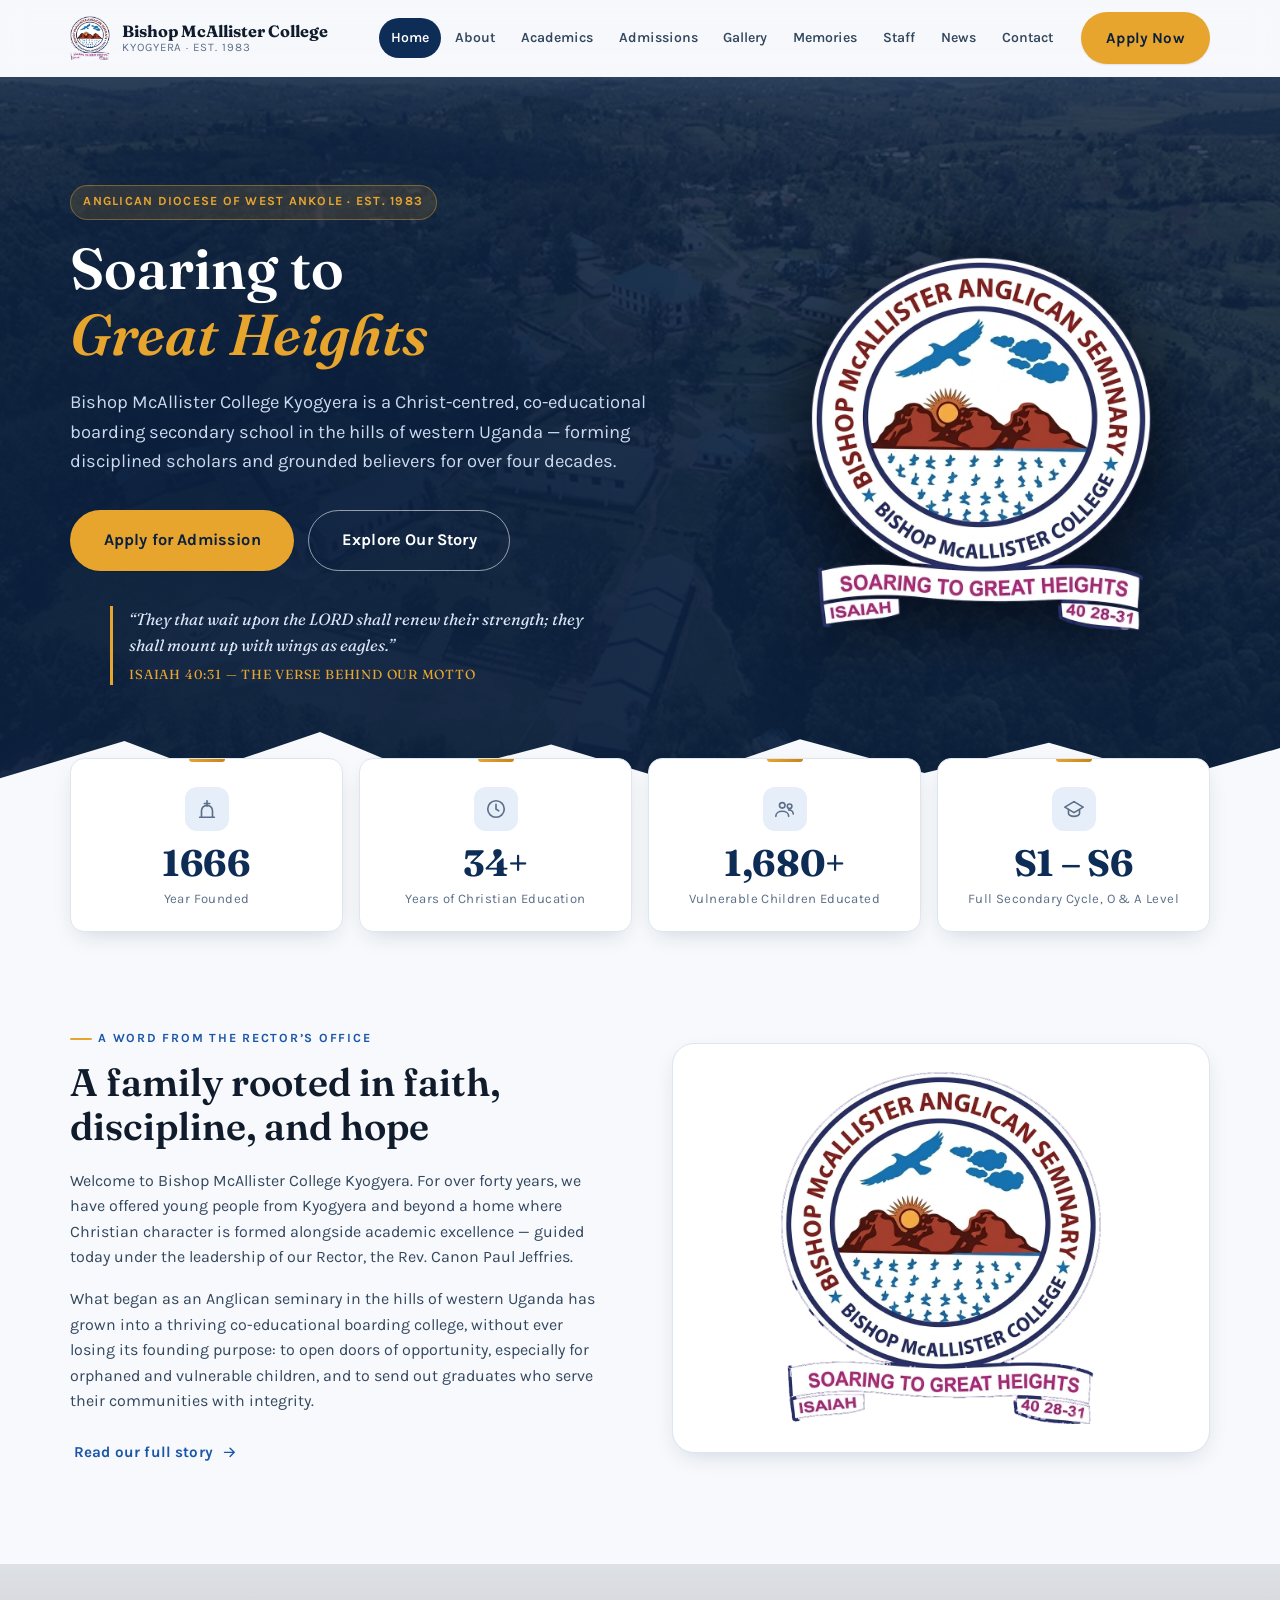
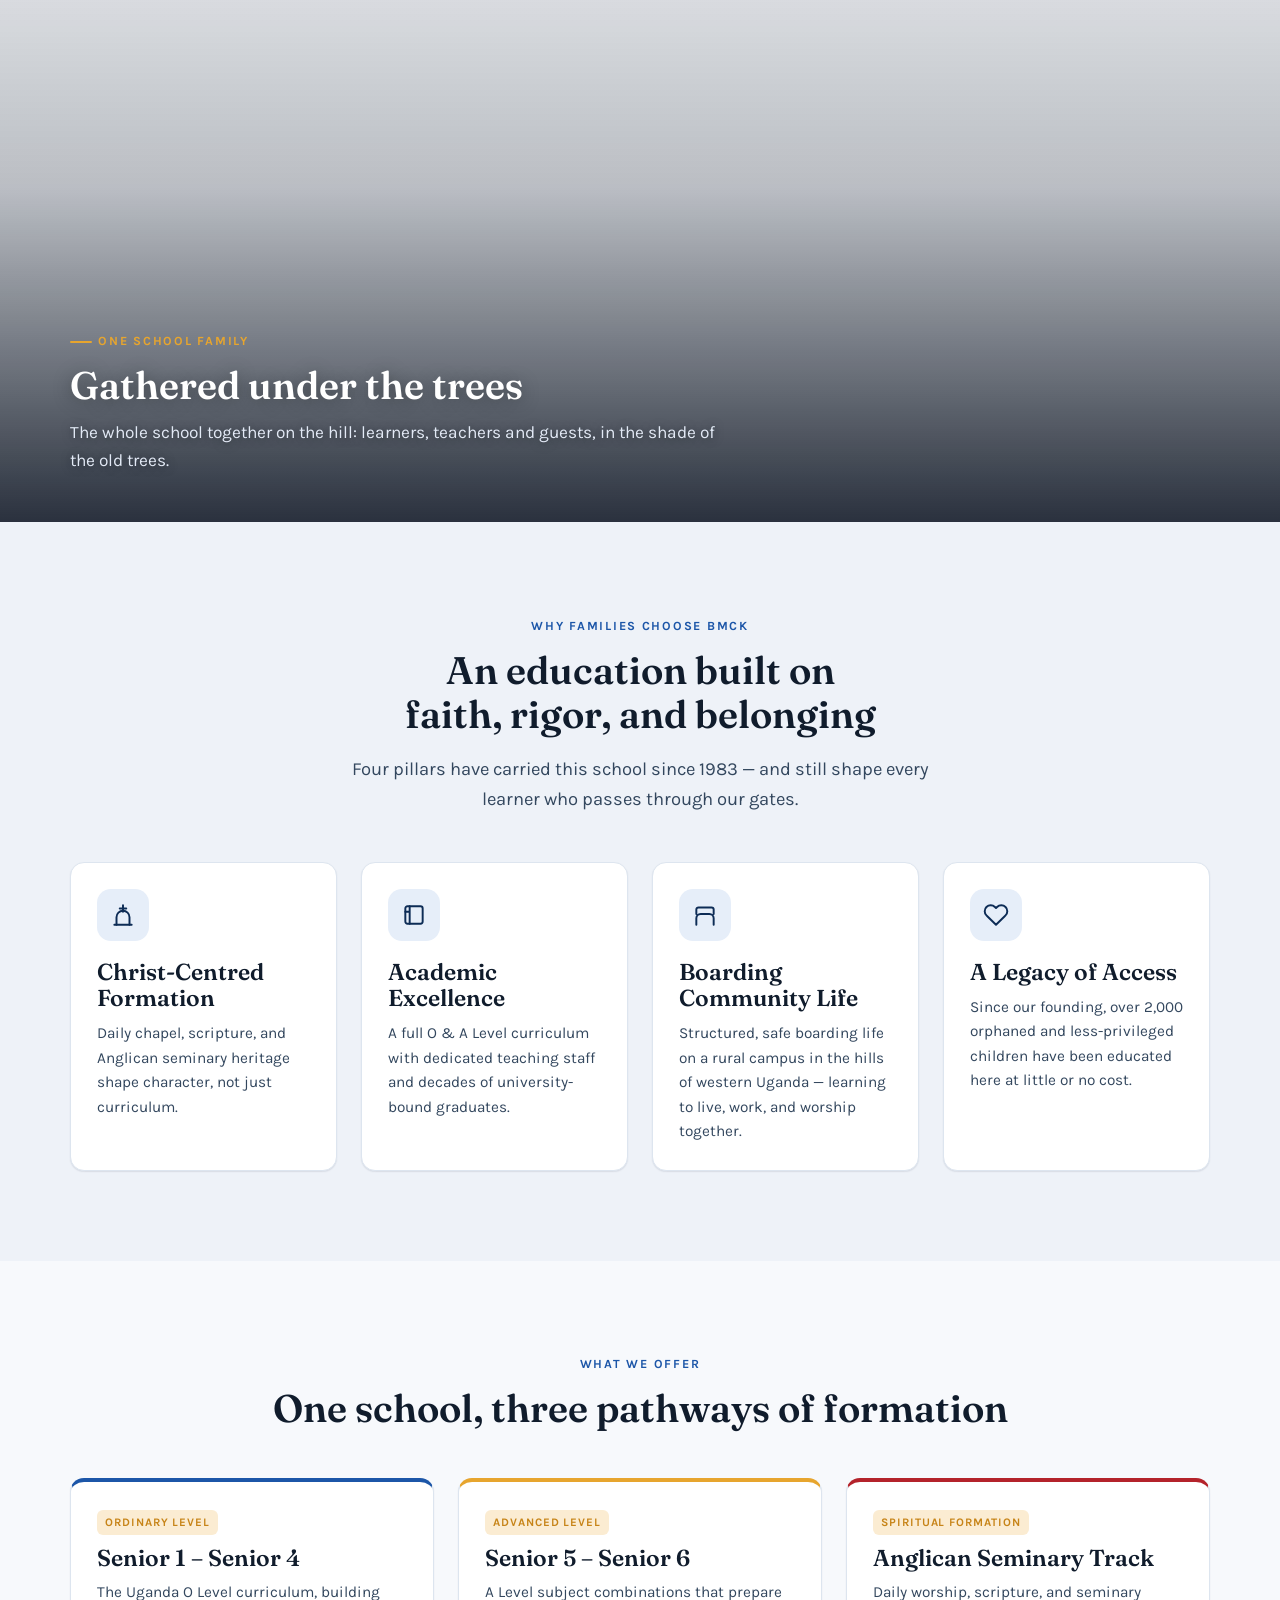
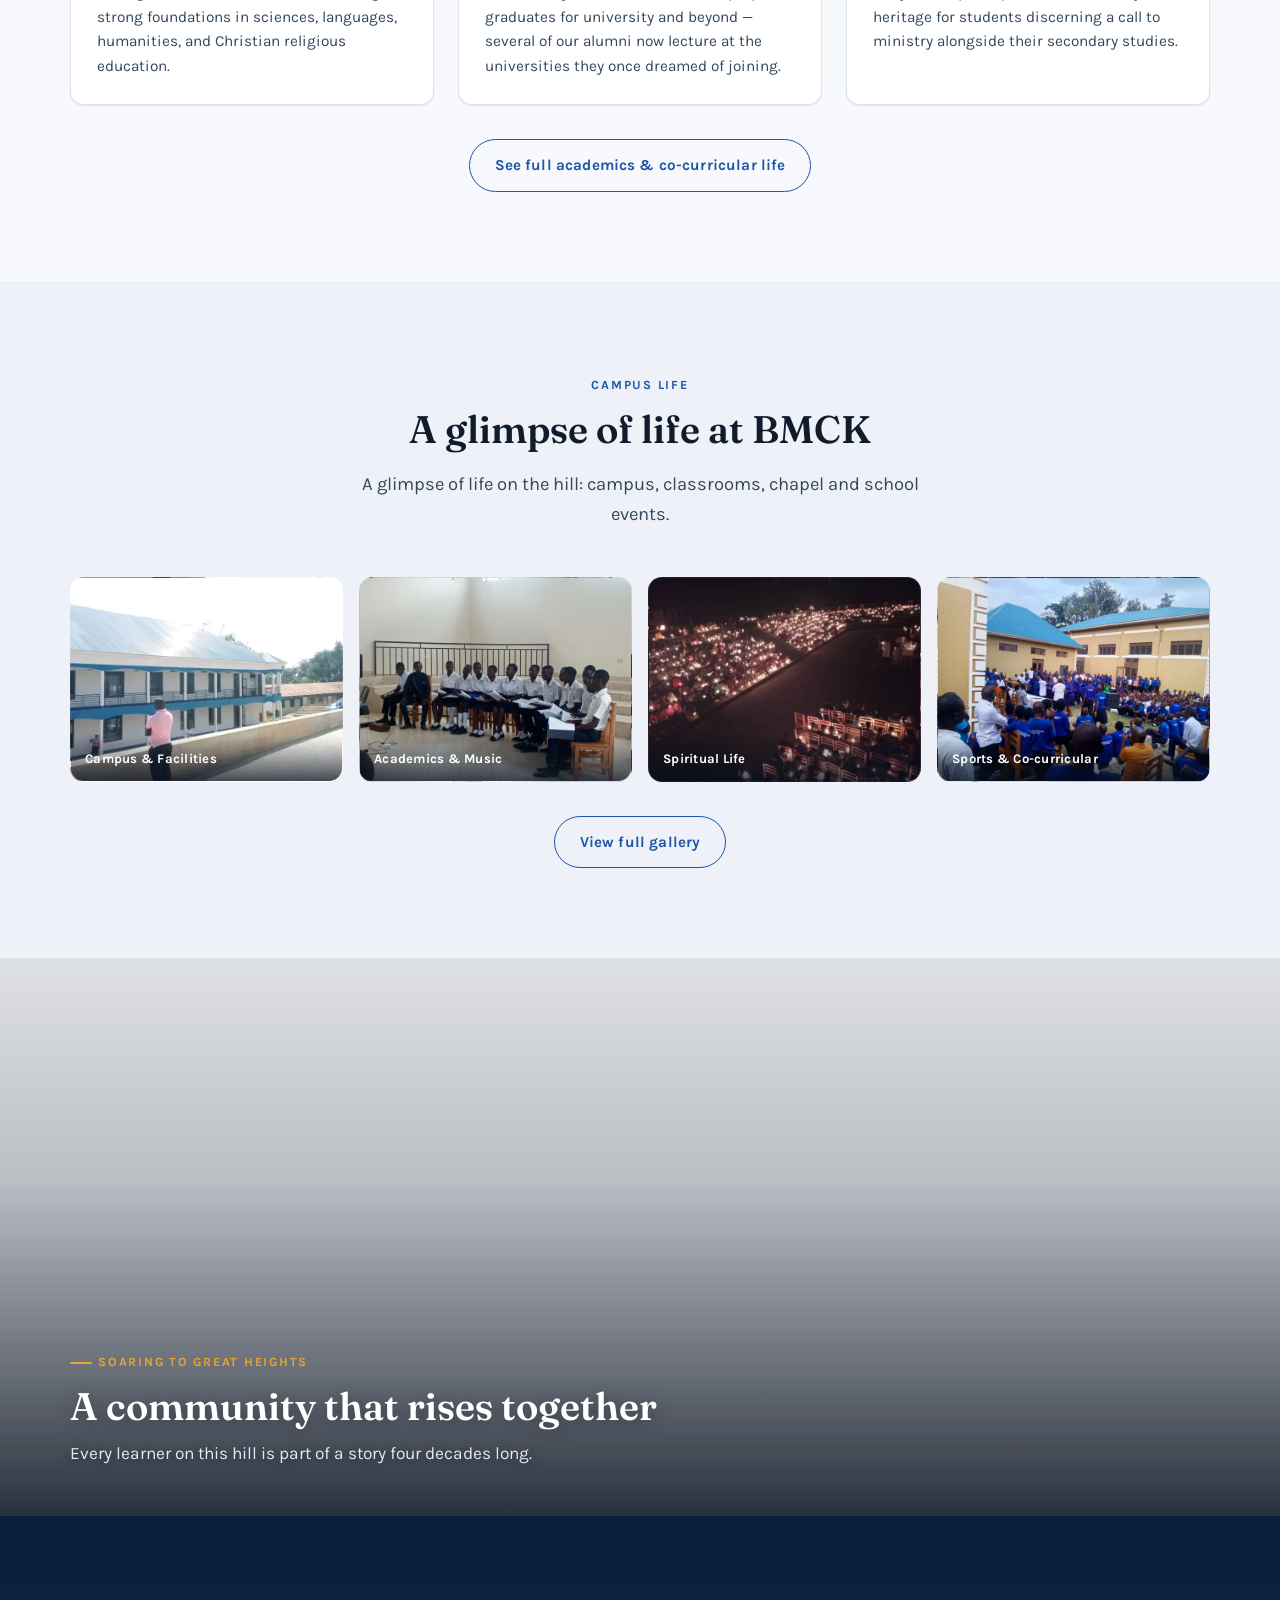
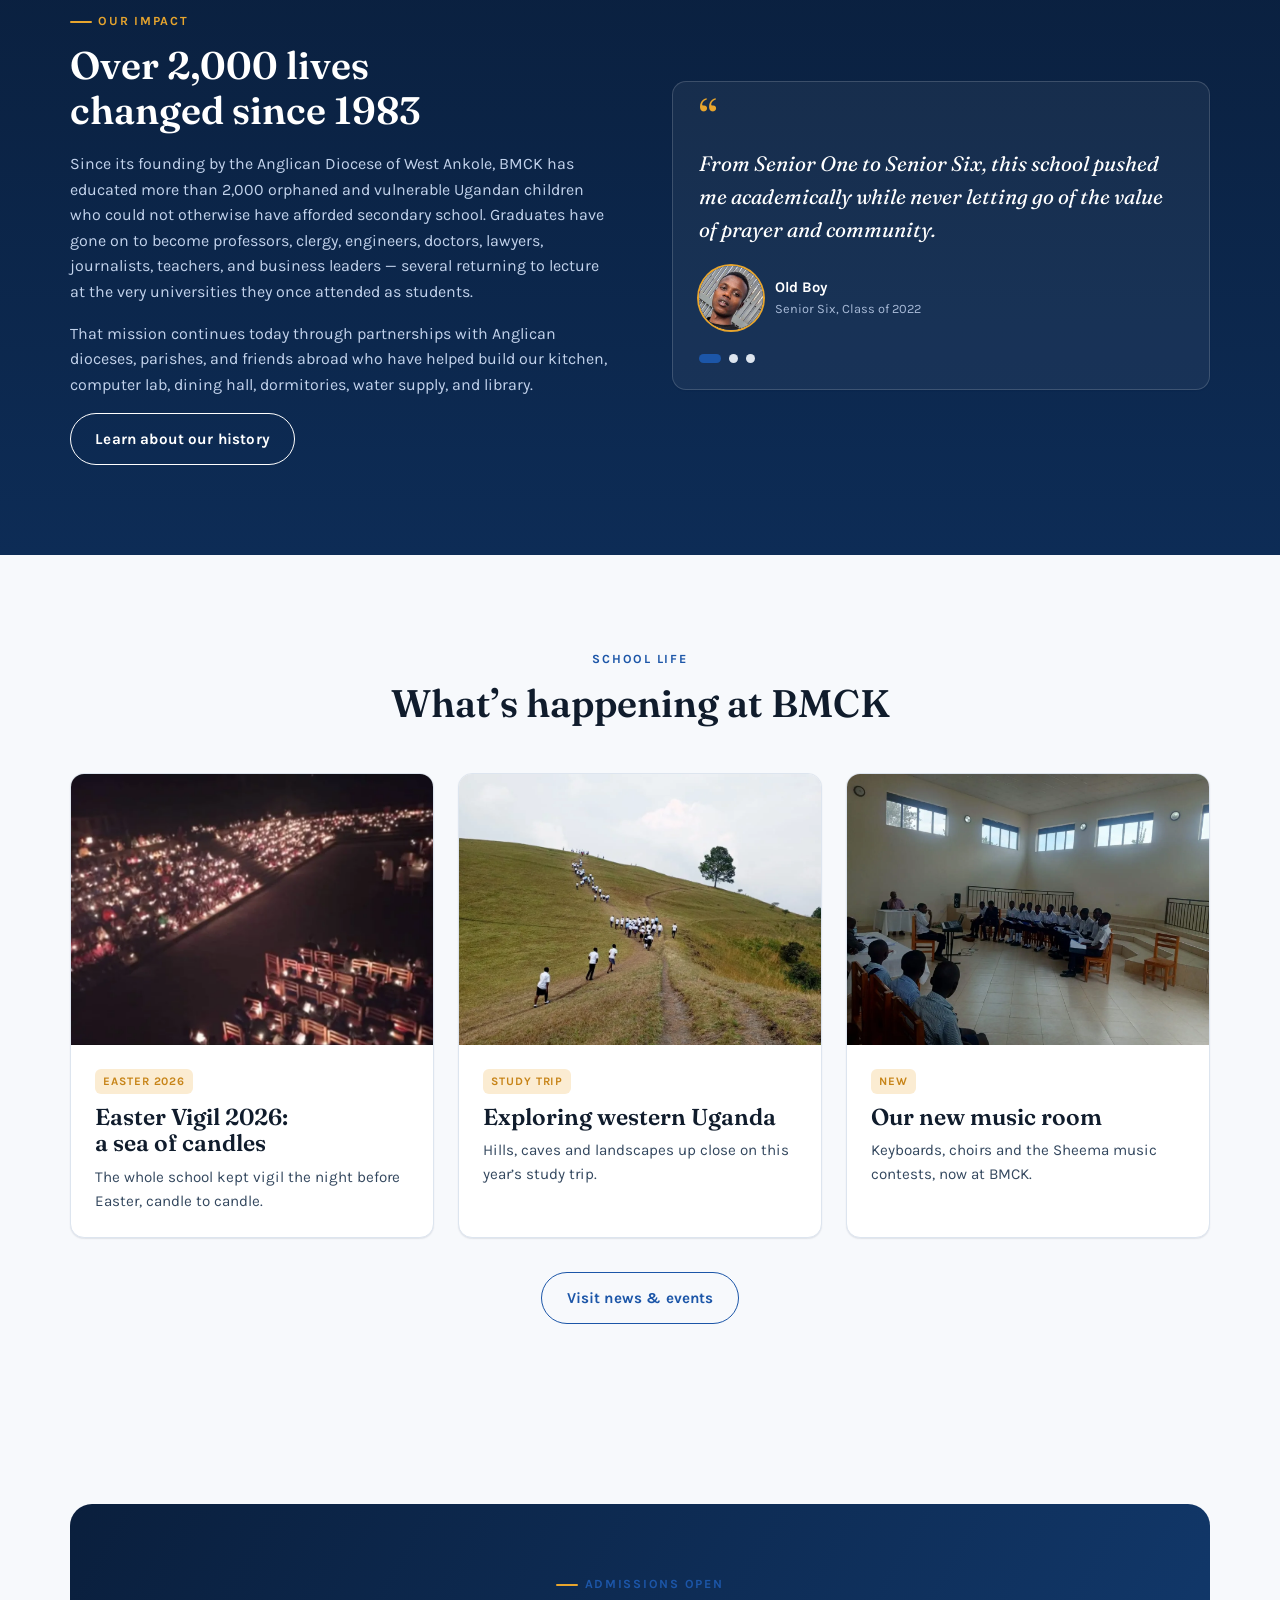
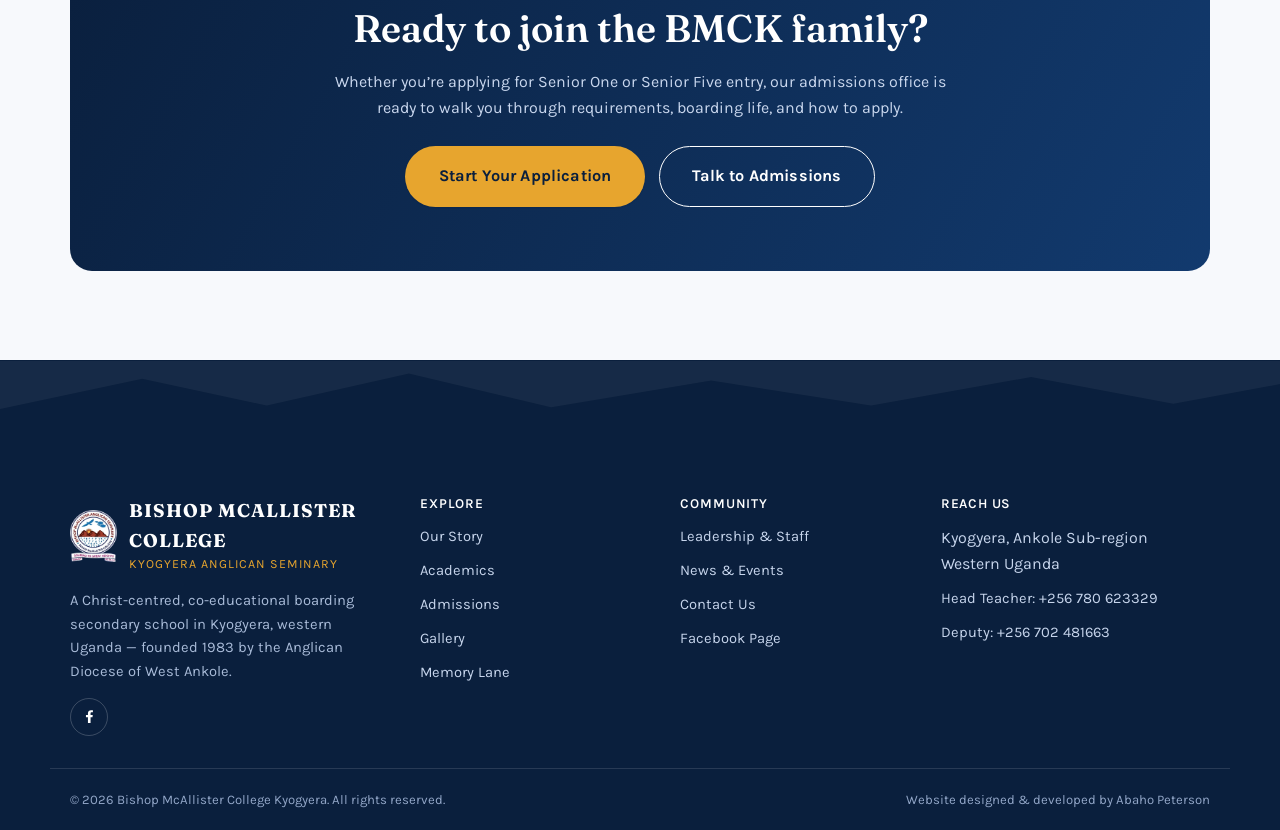
==== commit 9f020f8d: "Home: fixed assembly photo revealed through two scrolling windows" ====
--- a/index.html
+++ b/index.html
@@ -12,7 +12,7 @@
 <link rel="preconnect" href="https://fonts.googleapis.com">
 <link rel="preconnect" href="https://fonts.gstatic.com" crossorigin>
 <link href="https://fonts.googleapis.com/css2?family=Fraunces:ital,wght@0,400;0,500;0,600;0,700;1,500&family=Karla:wght@400;500;600;700;800&display=swap" rel="stylesheet">
-<link rel="stylesheet" href="assets/css/style.css?v=20260924k">
+<link rel="stylesheet" href="assets/css/style.css?v=20260924m">
 </head>
 <body>
 <a class="skip-link" href="#main">Skip to main content</a>
@@ -20,7 +20,7 @@
 <header class="site-header">
   <div class="container nav-bar">
     <a class="brand" href="index.html">
-      <img src="assets/images/bmck-crest-sm.webp?v=20260924k" alt="Bishop McAllister College Kyogyera crest" width="44" height="44">
+      <img src="assets/images/bmck-crest-sm.webp?v=20260924m" alt="Bishop McAllister College Kyogyera crest" width="44" height="44">
       <span class="brand-text"><strong>Bishop McAllister College</strong><span>Kyogyera &middot; Est. 1983</span></span>
     </a>
     <nav class="nav-links" id="nav-links">
@@ -61,7 +61,7 @@
       </div>
       <div class="hero-crest-wrap">
         <div class="hero-crest-glow" aria-hidden="true"></div>
-        <img class="hero-crest" src="assets/images/bmck-crest-hd.webp?v=20260924k" alt="Bishop McAllister College crest: a soaring bird over the hills of western Uganda, with a rising sun and the school motto">
+        <img class="hero-crest" src="assets/images/bmck-crest-hd.webp?v=20260924m" alt="Bishop McAllister College crest: a soaring bird over the hills of western Uganda, with a rising sun and the school motto">
       </div>
     </div>
     <div class="ridge" aria-hidden="true">
@@ -93,8 +93,18 @@
         </a>
       </div>
       <div class="badge-figure reveal">
-        <img src="assets/images/bmck-crest-hd.webp?v=20260924k" alt="Bishop McAllister College crest">
-      </div>
+        <img src="assets/images/bmck-crest-hd.webp?v=20260924m" alt="Bishop McAllister College crest">
+      </div>
+    </div>
+  </section>
+
+  <!-- PHOTO WINDOW: the assembly photo stays fixed; sections scroll over it -->
+  <section class="reveal-window" aria-label="The whole school gathered under the trees">
+    <div class="rw-photo" aria-hidden="true"></div>
+    <div class="container rw-caption reveal">
+      <span class="eyebrow">One school family</span>
+      <h2>Gathered under the trees</h2>
+      <p>The whole school together on the hill: learners, teachers and guests, in the shade of the old trees.</p>
     </div>
   </section>
 
@@ -178,6 +188,16 @@
       <div style="text-align:center;margin-top:34px;">
         <a class="btn btn-outline" href="gallery.html">View full gallery</a>
       </div>
+    </div>
+  </section>
+
+  <!-- PHOTO WINDOW: the assembly photo stays fixed; sections scroll over it -->
+  <section class="reveal-window" aria-label="The whole school gathered under the trees">
+    <div class="rw-photo" aria-hidden="true"></div>
+    <div class="container rw-caption reveal">
+      <span class="eyebrow">Soaring to Great Heights</span>
+      <h2>A community that rises together</h2>
+      <p>Every learner on this hill is part of a story four decades long.</p>
     </div>
   </section>
 
@@ -275,7 +295,7 @@
     <div class="footer-grid">
       <div>
         <div class="footer-brand">
-          <img src="assets/images/bmck-crest-sm.webp?v=20260924k" alt="BMCK crest">
+          <img src="assets/images/bmck-crest-sm.webp?v=20260924m" alt="BMCK crest">
           <span><strong>Bishop McAllister College</strong><span>Kyogyera Anglican Seminary</span></span>
         </div>
         <p>A Christ-centred, co-educational boarding secondary school in Kyogyera, western Uganda &mdash; founded 1983 by the Anglican Diocese of West Ankole.</p>
@@ -330,6 +350,6 @@
 
 <button class="to-top" aria-label="Back to top"><svg viewBox="0 0 24 24" fill="none" stroke="currentColor" stroke-width="2" stroke-linecap="round" stroke-linejoin="round"><path d="M12 19V5M5 12l7-7 7 7"/></svg></button>
 
-<script src="assets/js/main.js?v=20260924k"></script>
+<script src="assets/js/main.js?v=20260924m"></script>
 </body>
 </html>
--- a/assets/css/style.css
+++ b/assets/css/style.css
@@ -865,3 +865,25 @@
 .section-navy .quote-slide p{color:#fff;}
 .section-navy .quote-who b{color:#fff;}
 .section-navy .quote-who span span{color:#a9bbd8;}
+
+/* ---------- photo window (Home) ----------
+   The photo is fixed to the screen; clip-path turns each section into a
+   window onto it, so the sections around it scroll over and uncover it.
+   Works on phones too (unlike background-attachment:fixed). */
+.reveal-window{
+  position:relative; min-height:clamp(340px,62vh,560px);
+  display:flex; align-items:flex-end; clip-path:inset(0); color:#fff;
+}
+.rw-photo{
+  position:fixed; inset:0; z-index:-1;
+  background:url('../images/school-life/assembly-under-trees.webp') 52% 60%/cover no-repeat;
+}
+.reveal-window::before{ /* darken each window's lower half so the caption always reads */
+  content:""; position:absolute; inset:0; z-index:0; pointer-events:none;
+  background:linear-gradient(180deg, rgba(6,14,28,.1) 0%, rgba(6,14,28,.25) 40%, rgba(6,14,28,.85) 100%);
+}
+.rw-caption{position:relative; z-index:1; padding-block:48px;}
+.rw-caption h2{color:#fff; margin-bottom:.3em; text-shadow:0 2px 18px rgba(0,0,0,.4);}
+.rw-caption p{color:#e3eaf6; font-size:1.08rem; margin:0; text-shadow:0 1px 10px rgba(0,0,0,.5);}
+.rw-caption .eyebrow{color:var(--gold-500);}
+.rw-caption .eyebrow::before{background:var(--gold-500);}
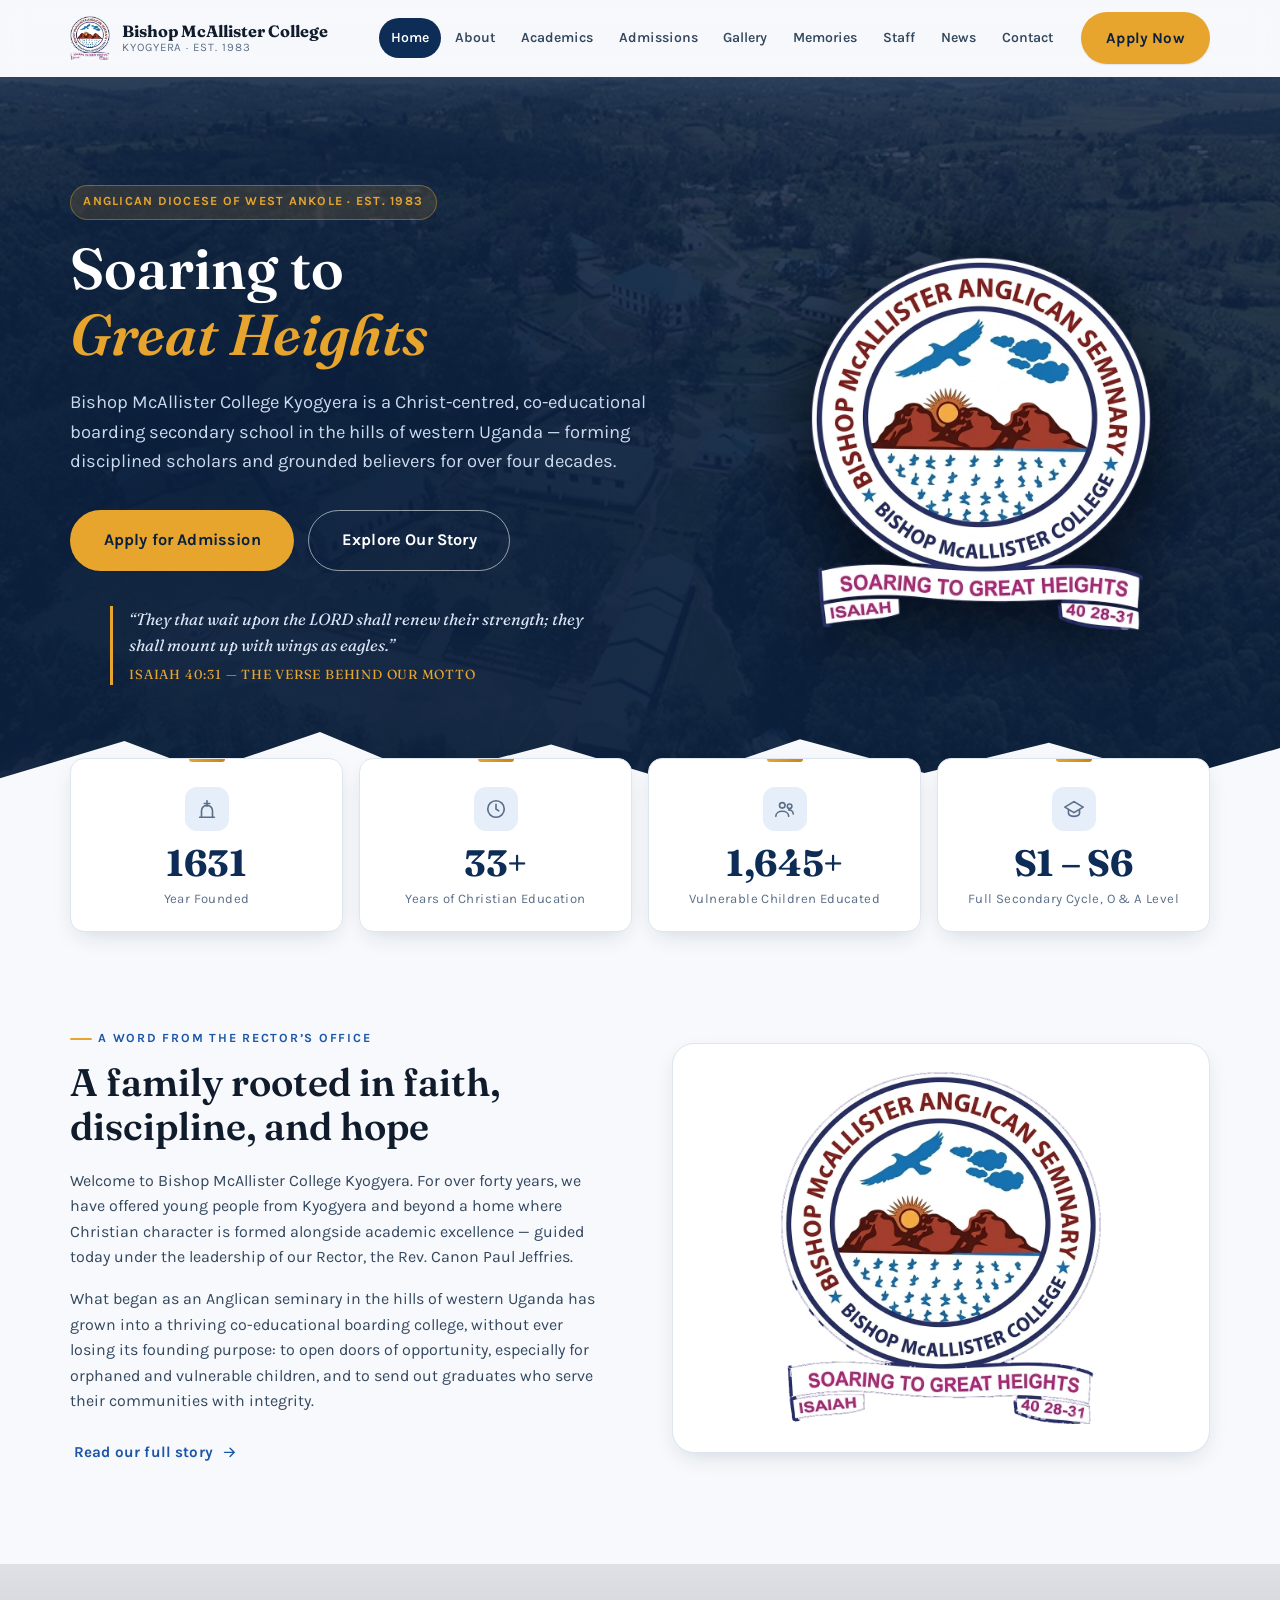
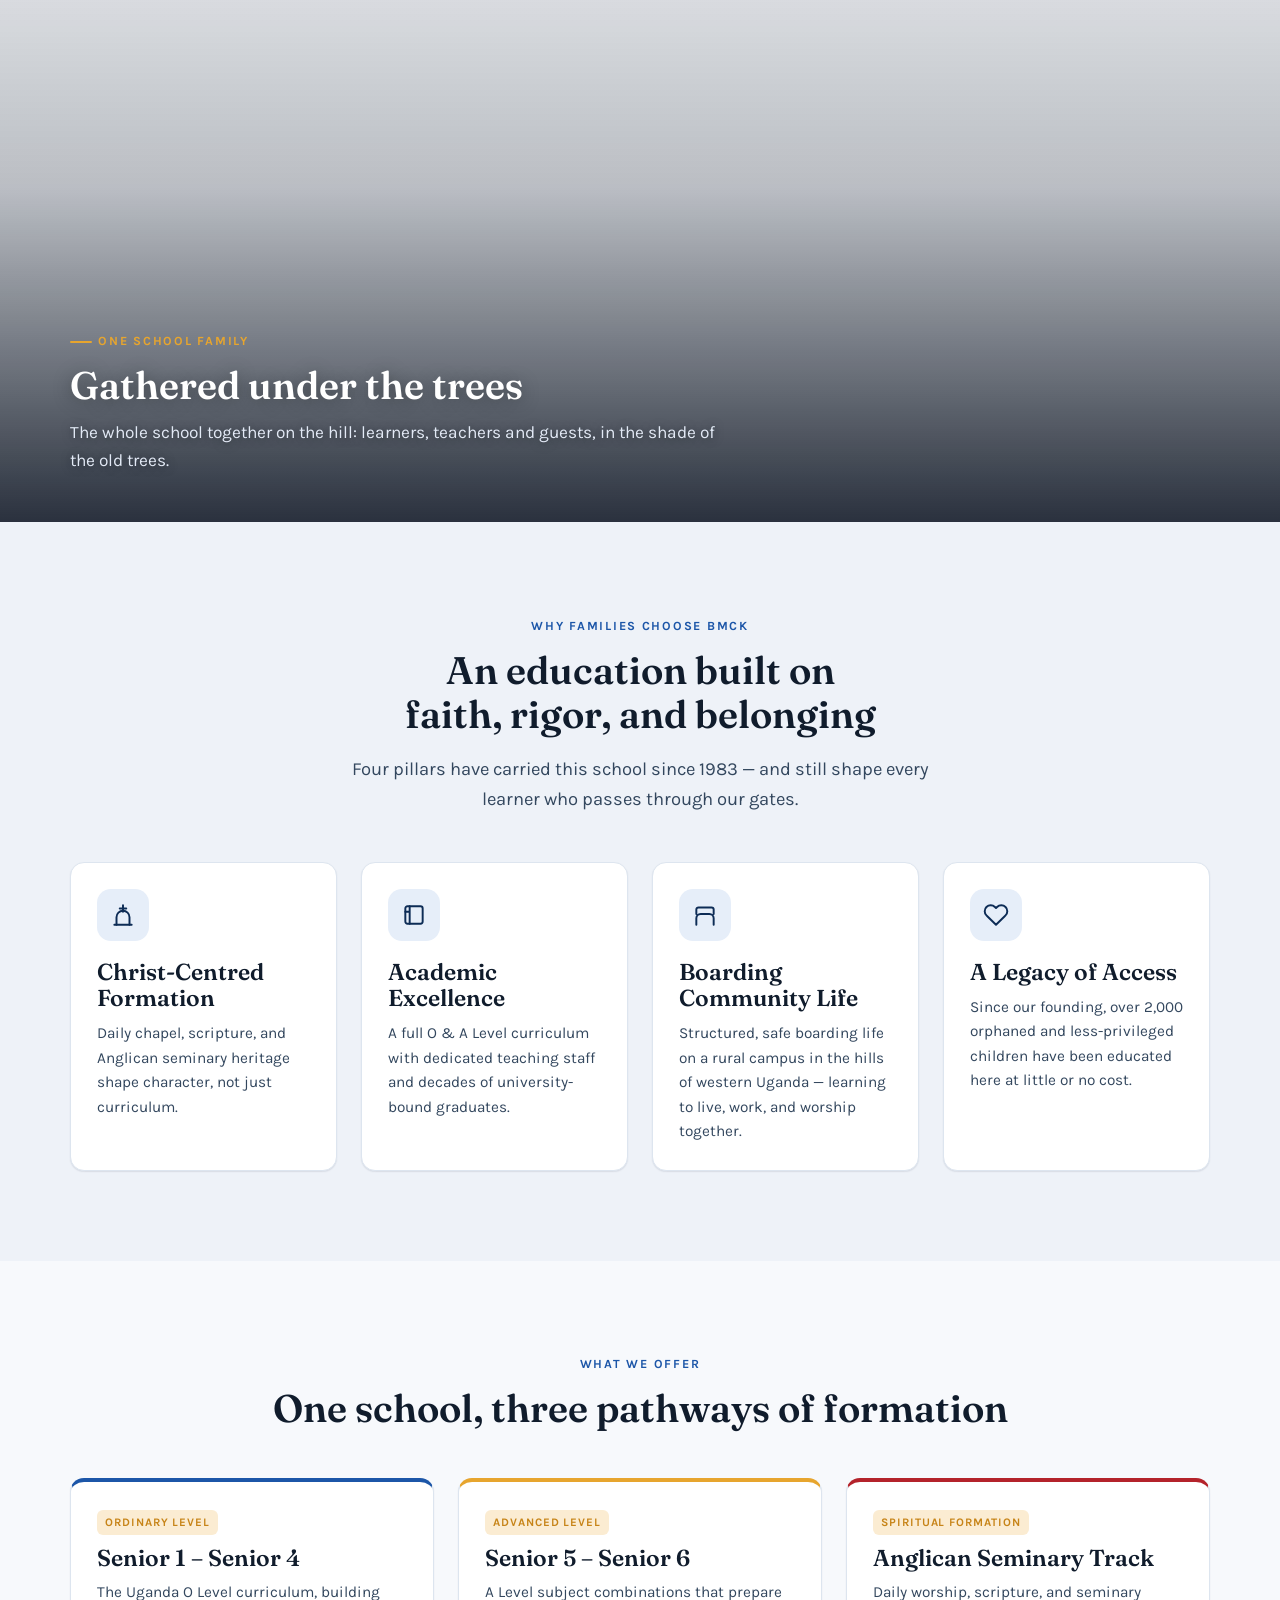
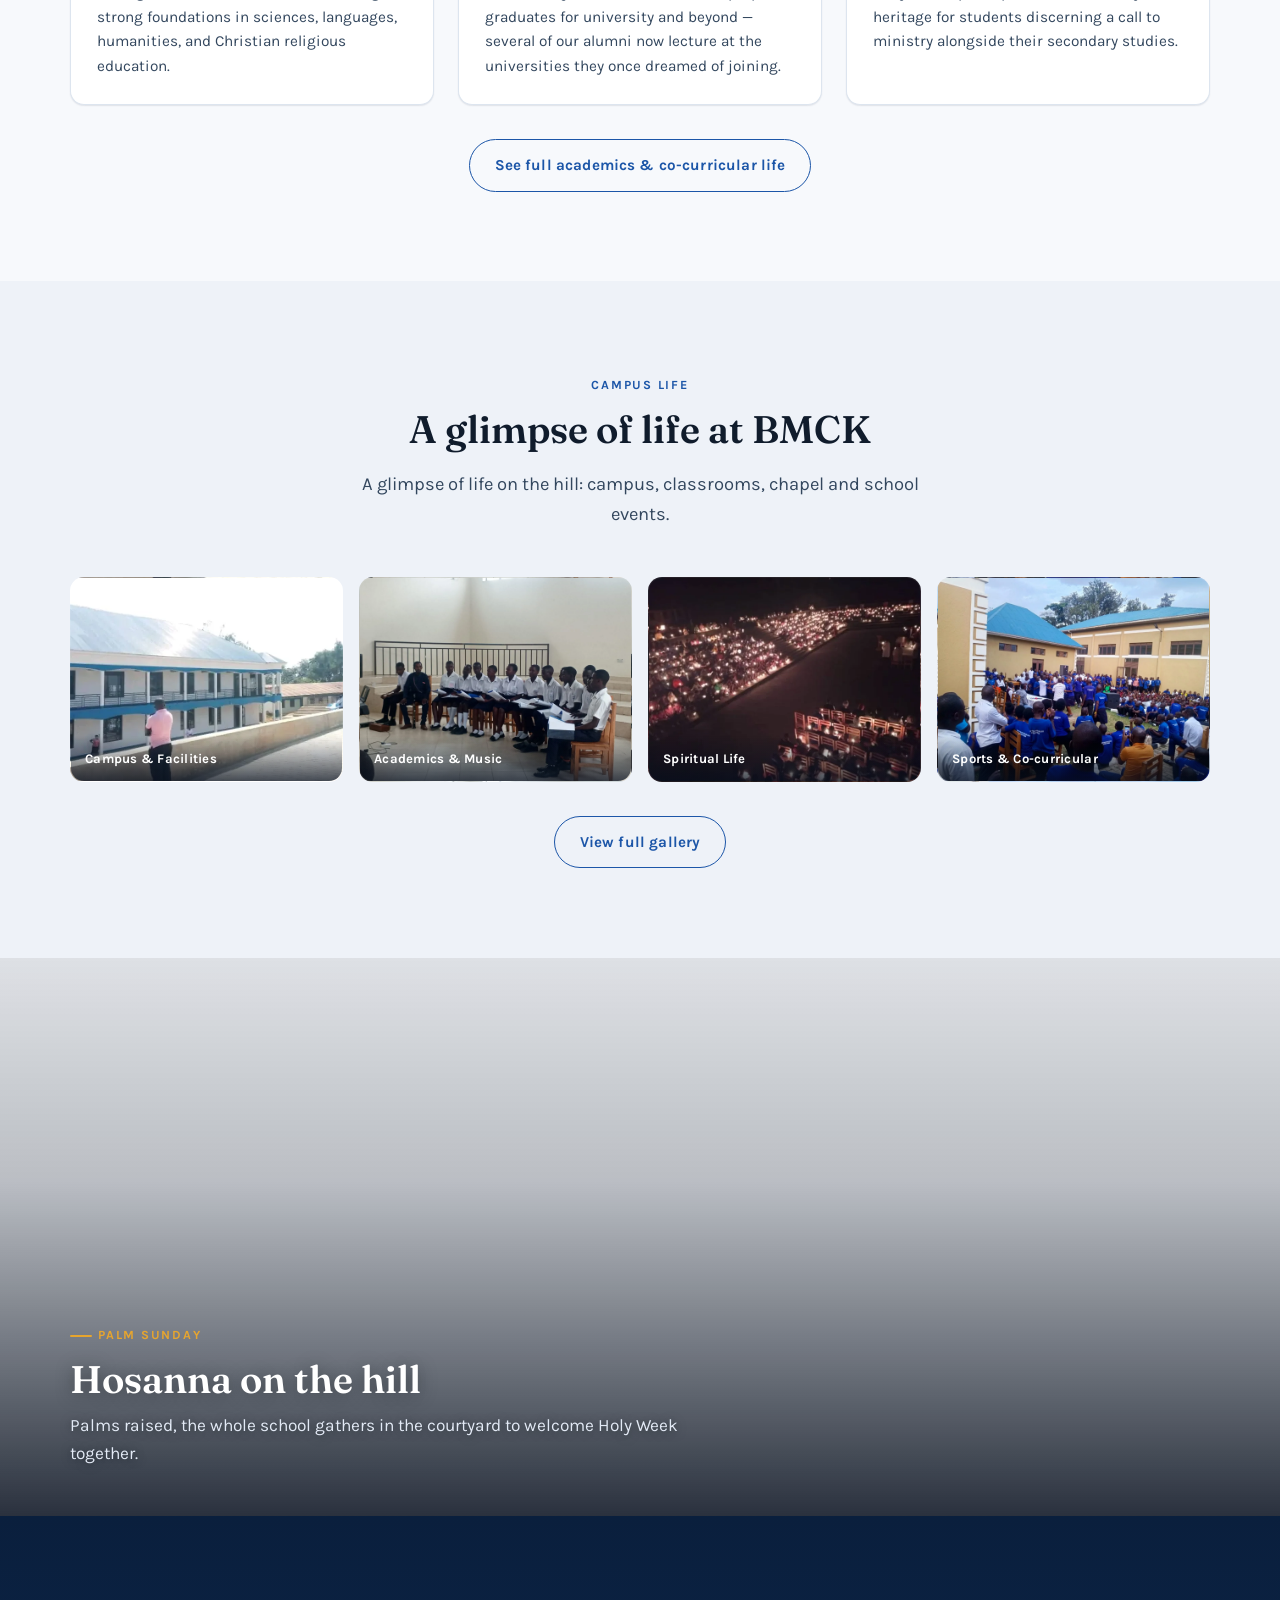
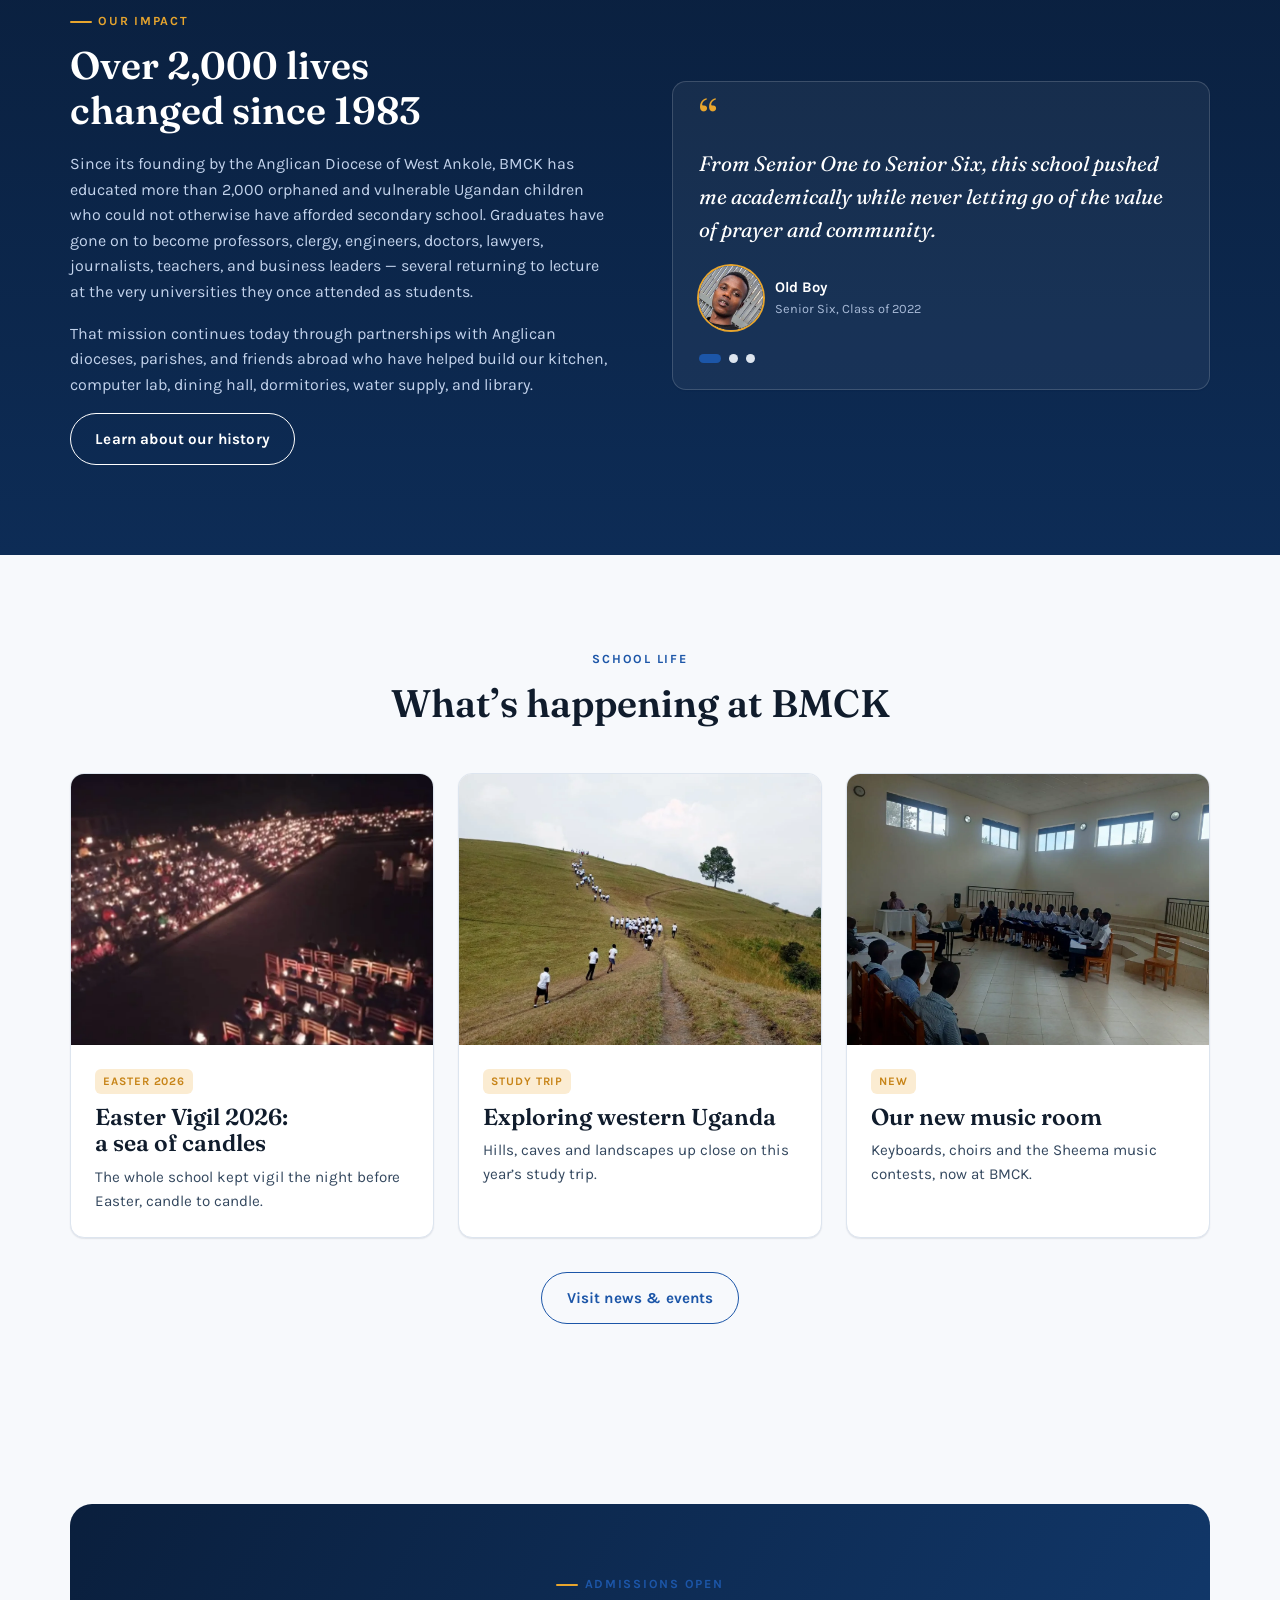
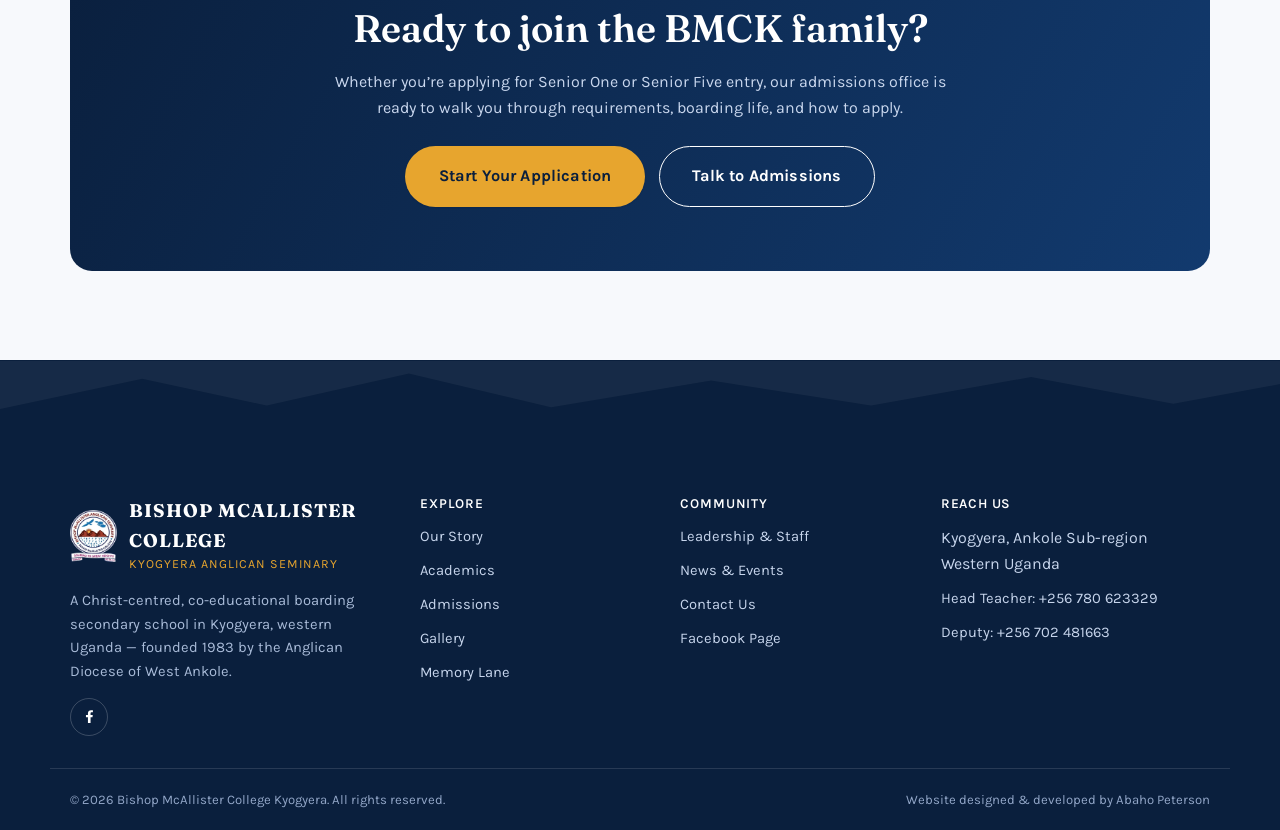
==== commit 4d447c07: "Phone stability fixes; Palm Sunday photo in second home window" ====
--- a/index.html
+++ b/index.html
@@ -12,7 +12,7 @@
 <link rel="preconnect" href="https://fonts.googleapis.com">
 <link rel="preconnect" href="https://fonts.gstatic.com" crossorigin>
 <link href="https://fonts.googleapis.com/css2?family=Fraunces:ital,wght@0,400;0,500;0,600;0,700;1,500&family=Karla:wght@400;500;600;700;800&display=swap" rel="stylesheet">
-<link rel="stylesheet" href="assets/css/style.css?v=20260924m">
+<link rel="stylesheet" href="assets/css/style.css?v=20260924o">
 </head>
 <body>
 <a class="skip-link" href="#main">Skip to main content</a>
@@ -20,7 +20,7 @@
 <header class="site-header">
   <div class="container nav-bar">
     <a class="brand" href="index.html">
-      <img src="assets/images/bmck-crest-sm.webp?v=20260924m" alt="Bishop McAllister College Kyogyera crest" width="44" height="44">
+      <img src="assets/images/bmck-crest-sm.webp?v=20260924o" alt="Bishop McAllister College Kyogyera crest" width="44" height="44">
       <span class="brand-text"><strong>Bishop McAllister College</strong><span>Kyogyera &middot; Est. 1983</span></span>
     </a>
     <nav class="nav-links" id="nav-links">
@@ -61,7 +61,7 @@
       </div>
       <div class="hero-crest-wrap">
         <div class="hero-crest-glow" aria-hidden="true"></div>
-        <img class="hero-crest" src="assets/images/bmck-crest-hd.webp?v=20260924m" alt="Bishop McAllister College crest: a soaring bird over the hills of western Uganda, with a rising sun and the school motto">
+        <img class="hero-crest" src="assets/images/bmck-crest-hd.webp?v=20260924o" alt="Bishop McAllister College crest: a soaring bird over the hills of western Uganda, with a rising sun and the school motto">
       </div>
     </div>
     <div class="ridge" aria-hidden="true">
@@ -93,7 +93,7 @@
         </a>
       </div>
       <div class="badge-figure reveal">
-        <img src="assets/images/bmck-crest-hd.webp?v=20260924m" alt="Bishop McAllister College crest">
+        <img src="assets/images/bmck-crest-hd.webp?v=20260924o" alt="Bishop McAllister College crest">
       </div>
     </div>
   </section>
@@ -192,12 +192,12 @@
   </section>
 
   <!-- PHOTO WINDOW: the assembly photo stays fixed; sections scroll over it -->
-  <section class="reveal-window" aria-label="The whole school gathered under the trees">
-    <div class="rw-photo" aria-hidden="true"></div>
+  <section class="reveal-window" aria-label="Learners raising palms on Palm Sunday">
+    <div class="rw-photo rw-palm" aria-hidden="true"></div>
     <div class="container rw-caption reveal">
-      <span class="eyebrow">Soaring to Great Heights</span>
-      <h2>A community that rises together</h2>
-      <p>Every learner on this hill is part of a story four decades long.</p>
+      <span class="eyebrow">Palm Sunday</span>
+      <h2>Hosanna on the hill</h2>
+      <p>Palms raised, the whole school gathers in the courtyard to welcome Holy Week together.</p>
     </div>
   </section>
 
@@ -295,7 +295,7 @@
     <div class="footer-grid">
       <div>
         <div class="footer-brand">
-          <img src="assets/images/bmck-crest-sm.webp?v=20260924m" alt="BMCK crest">
+          <img src="assets/images/bmck-crest-sm.webp?v=20260924o" alt="BMCK crest">
           <span><strong>Bishop McAllister College</strong><span>Kyogyera Anglican Seminary</span></span>
         </div>
         <p>A Christ-centred, co-educational boarding secondary school in Kyogyera, western Uganda &mdash; founded 1983 by the Anglican Diocese of West Ankole.</p>
@@ -350,6 +350,6 @@
 
 <button class="to-top" aria-label="Back to top"><svg viewBox="0 0 24 24" fill="none" stroke="currentColor" stroke-width="2" stroke-linecap="round" stroke-linejoin="round"><path d="M12 19V5M5 12l7-7 7 7"/></svg></button>
 
-<script src="assets/js/main.js?v=20260924m"></script>
+<script src="assets/js/main.js?v=20260924o"></script>
 </body>
 </html>
--- a/assets/css/style.css
+++ b/assets/css/style.css
@@ -875,7 +875,7 @@
   display:flex; align-items:flex-end; clip-path:inset(0); color:#fff;
 }
 .rw-photo{
-  position:fixed; inset:0; z-index:-1;
+  position:fixed; inset:0; height:100lvh; z-index:-1;
   background:url('../images/school-life/assembly-under-trees.webp') 52% 60%/cover no-repeat;
 }
 .reveal-window::before{ /* darken each window's lower half so the caption always reads */
@@ -887,3 +887,27 @@
 .rw-caption p{color:#e3eaf6; font-size:1.08rem; margin:0; text-shadow:0 1px 10px rgba(0,0,0,.5);}
 .rw-caption .eyebrow{color:var(--gold-500);}
 .rw-caption .eyebrow::before{background:var(--gold-500);}
+
+/* ==========================================================================
+   Phone & tablet stability
+   ========================================================================== */
+/* no sideways wobble: clip overflow on the root (phones ignore it on body alone)
+   and stop the sideways rubber-band bounce */
+html,body{overflow-x:hidden; overscroll-behavior-x:none;}
+@supports (overflow:clip){ html,body{overflow-x:clip;} }
+body{width:100%; max-width:100%; position:relative;}
+img,svg,video{max-width:100%;}
+
+/* header always on top, on its own layer */
+.site-header{z-index:1000; transform:translateZ(0);}
+.nav-links{z-index:999;}
+
+/* touch screens: show the photo windows as normal photos (no fixed layer),
+   which phones redraw smoothly and never paint over the header */
+@media (hover:none), (max-width:900px){
+  .reveal-window{clip-path:none; overflow:hidden; min-height:clamp(300px,56vh,460px);}
+  .rw-photo{position:absolute; inset:0;}
+  .site-header{backdrop-filter:none; -webkit-backdrop-filter:none; background:var(--bg);}
+  .stat:hover,.card:hover,.photo-card:hover{transform:none;}
+}
+.rw-photo.rw-palm{background-image:url('../images/school-life/palm-sunday.webp'); background-position:50% 55%;}
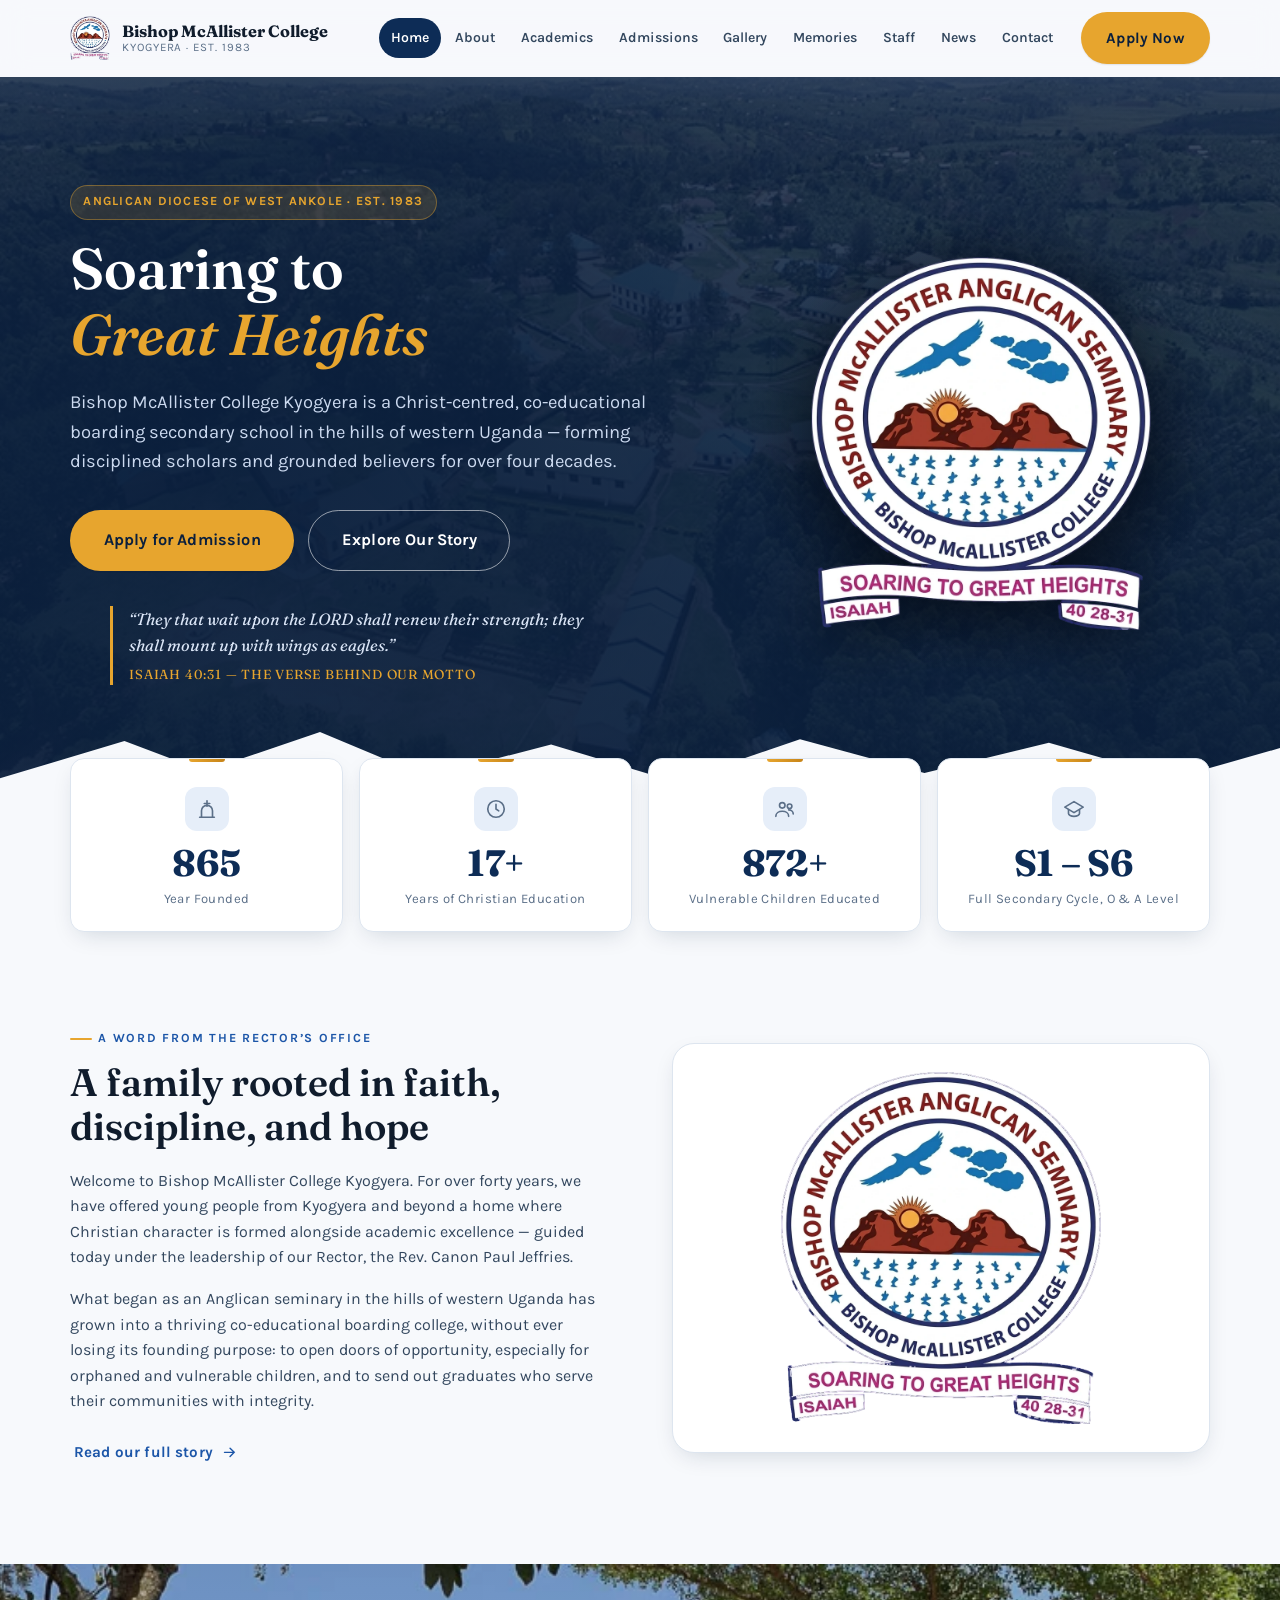
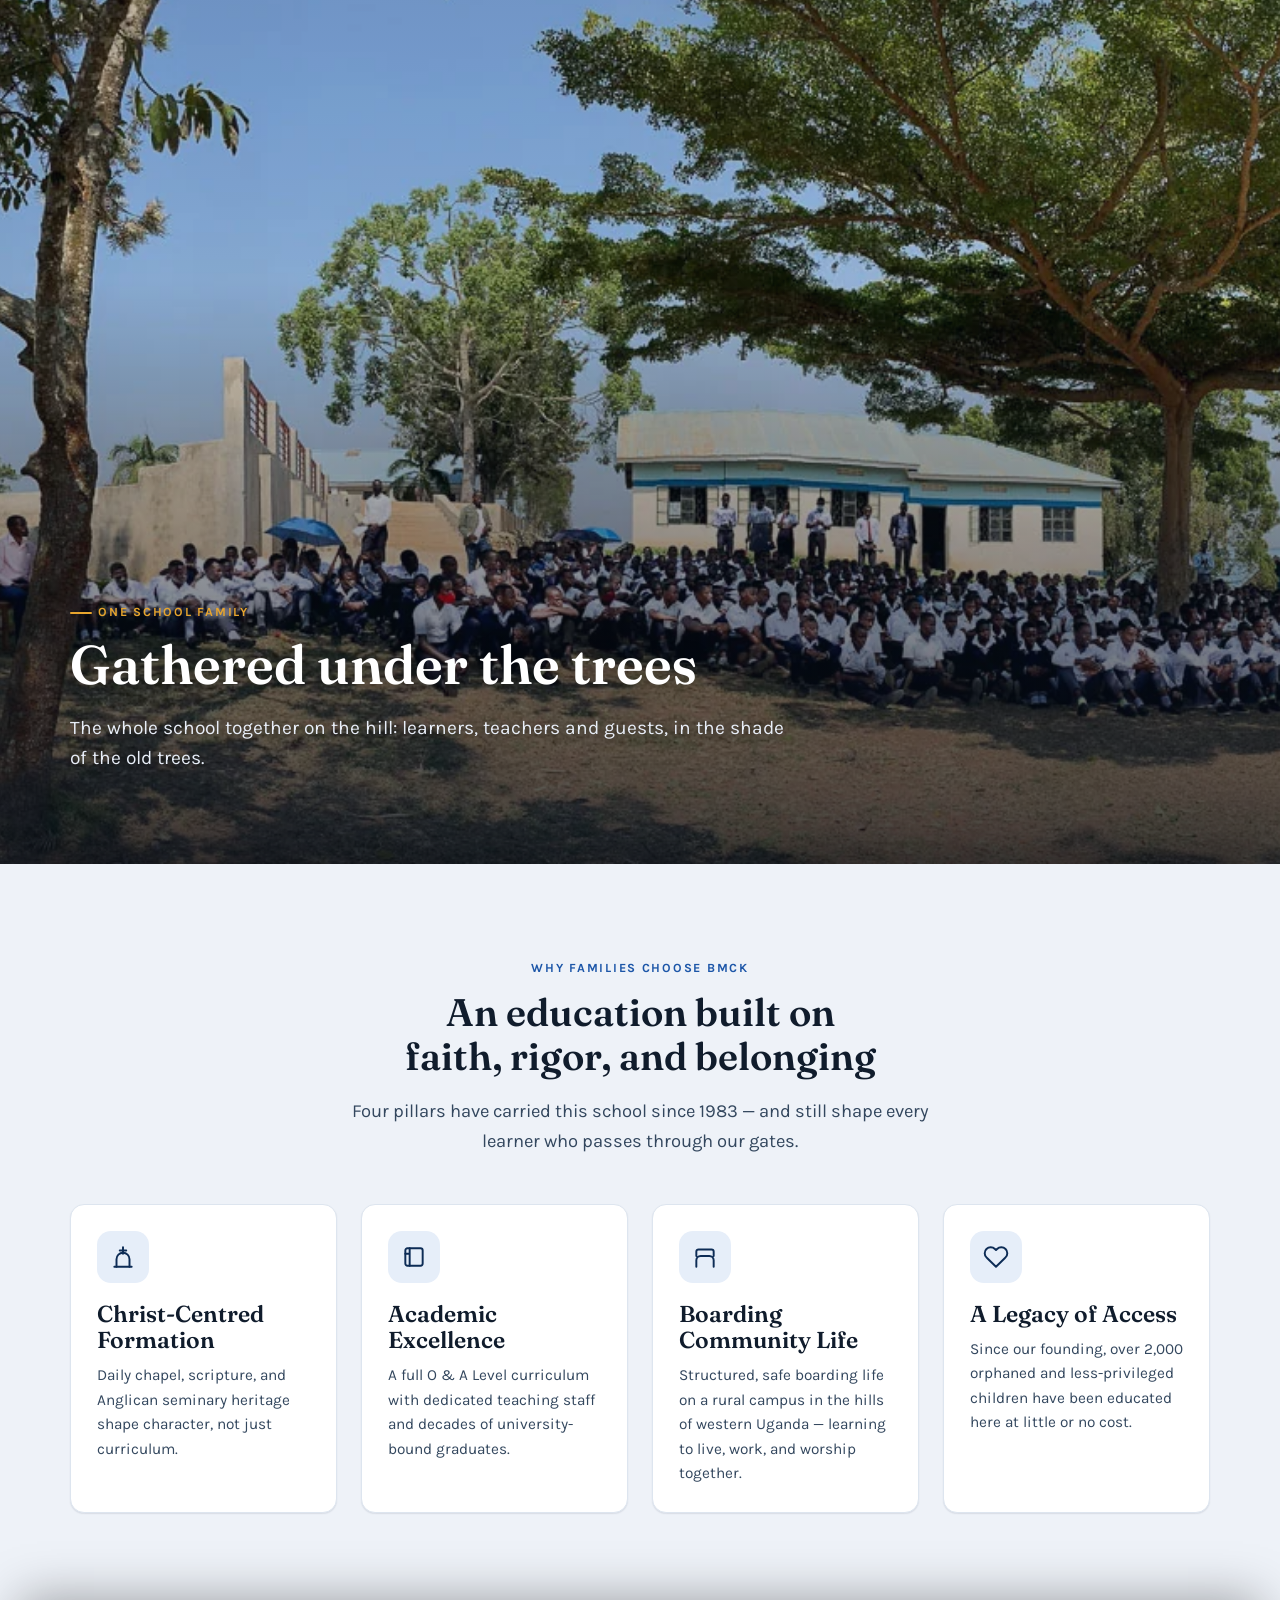
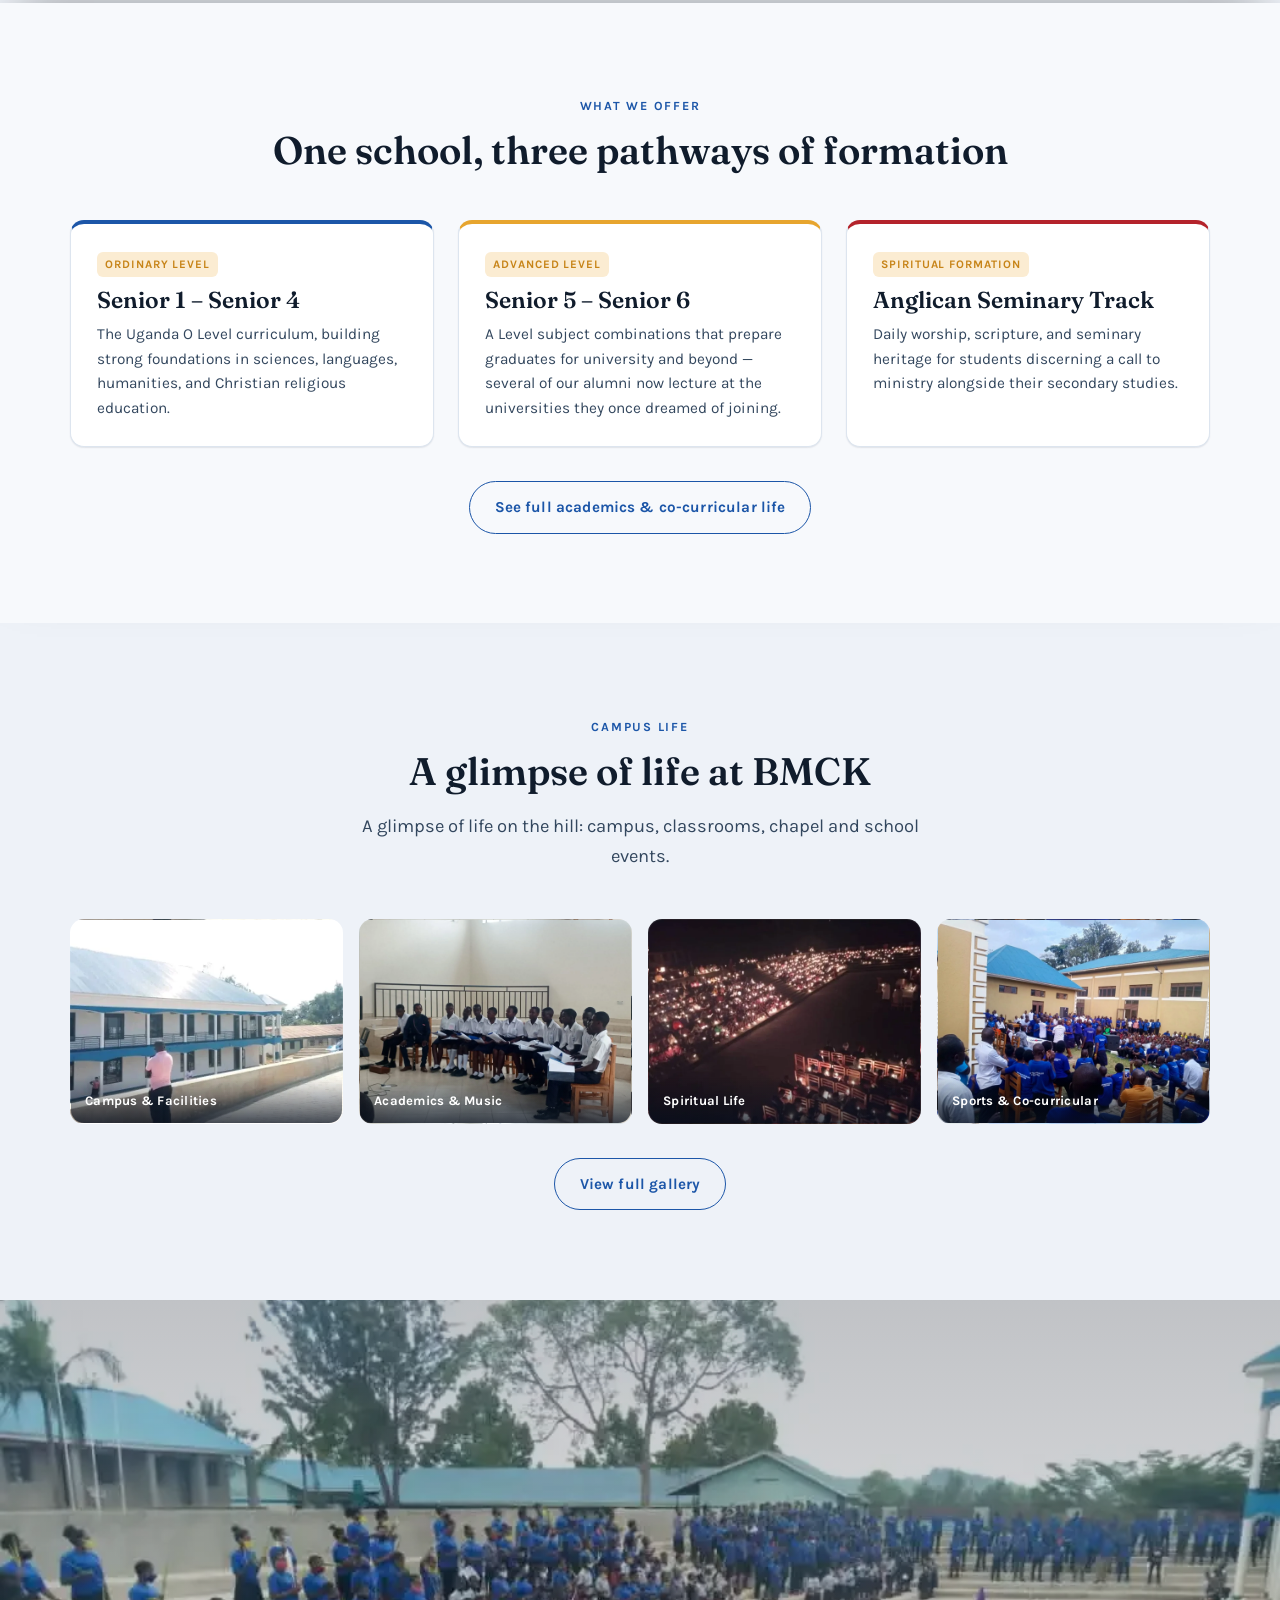
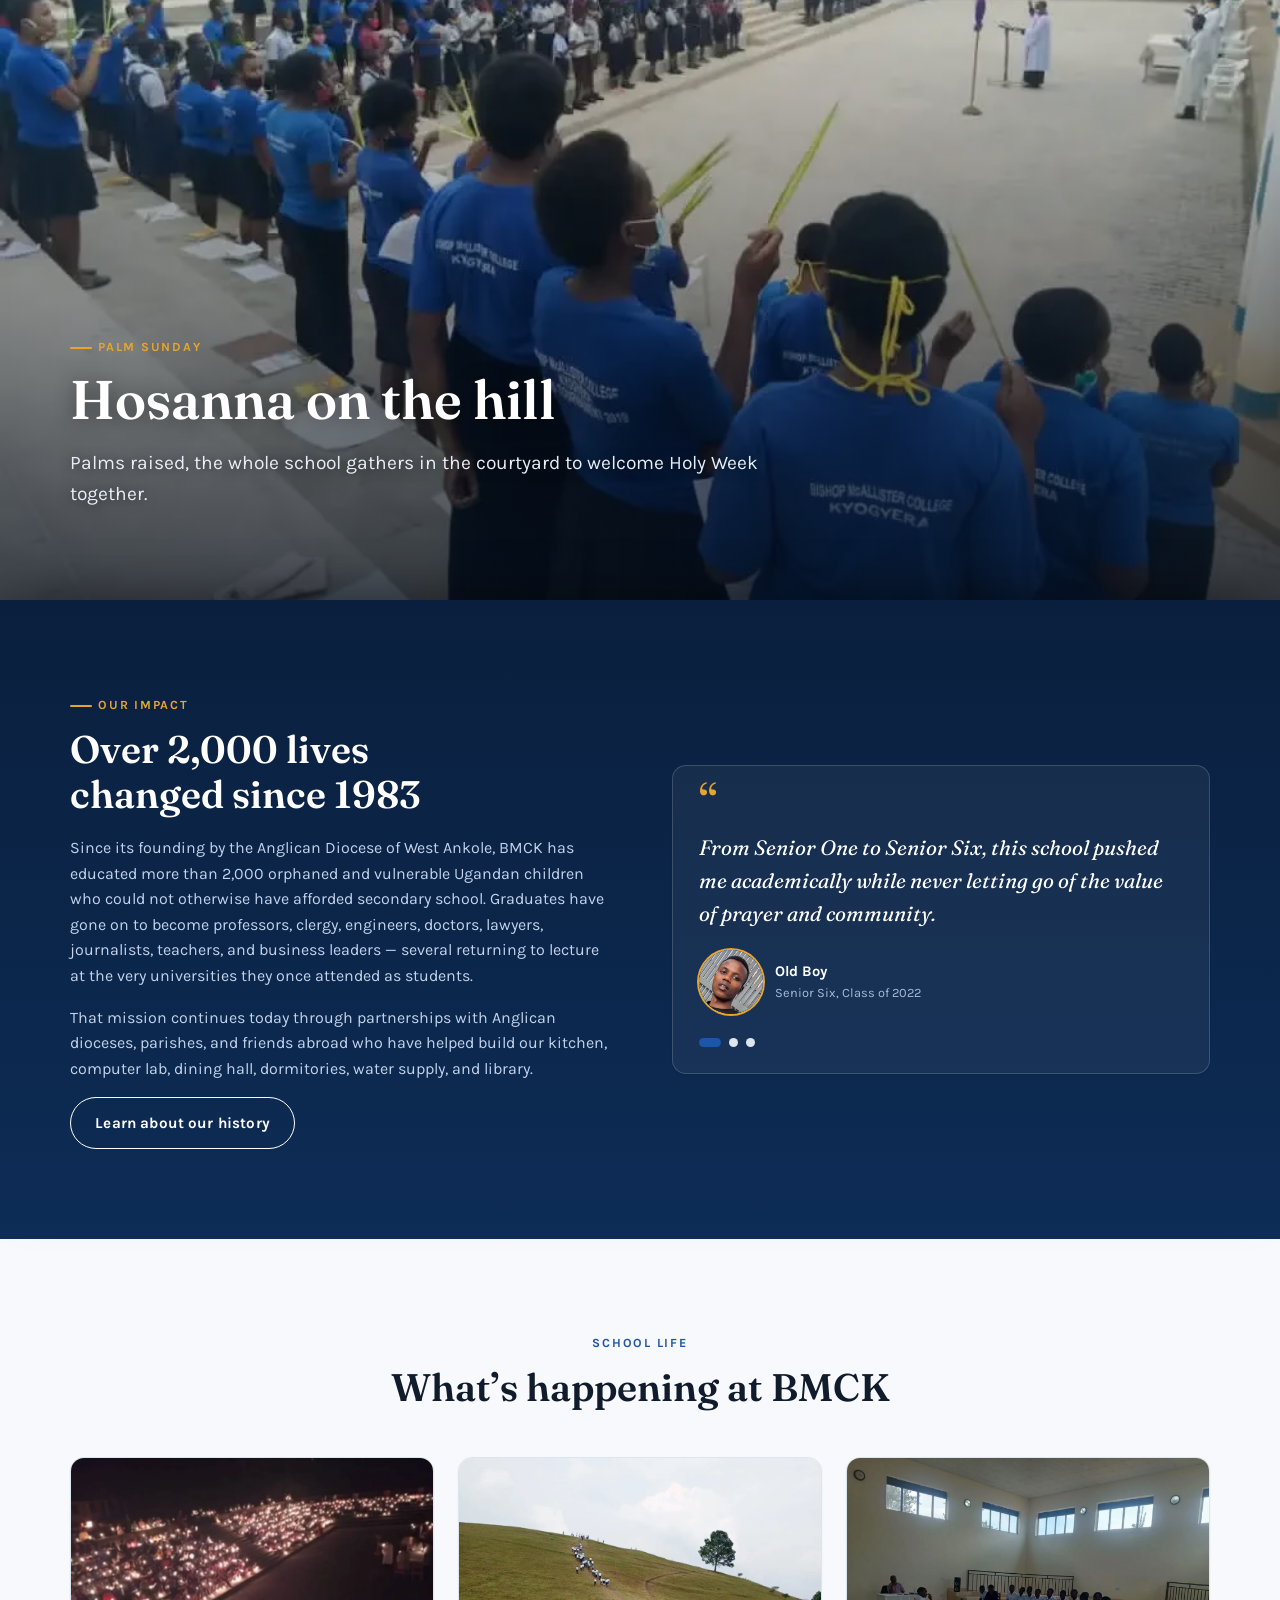
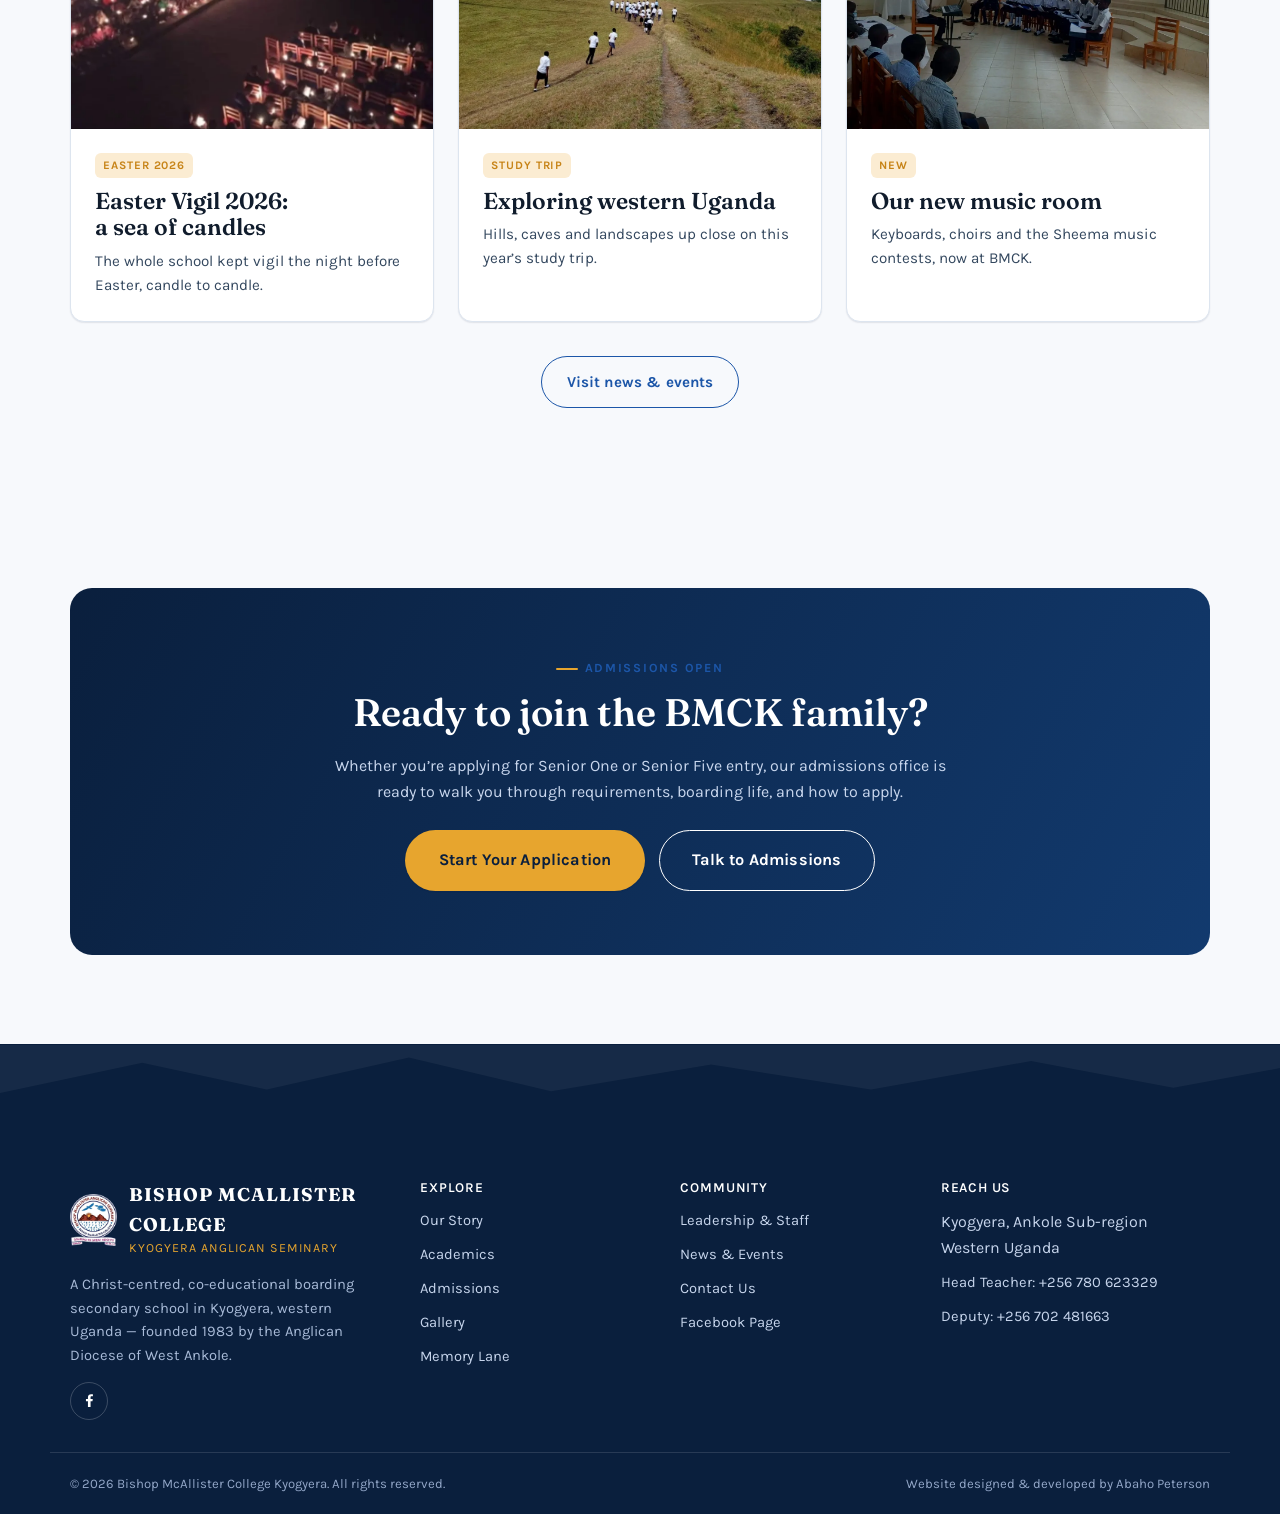
==== commit 3989e6e4: "Home: full-screen pinned photo curtains that sections slide over" ====
--- a/index.html
+++ b/index.html
@@ -12,7 +12,7 @@
 <link rel="preconnect" href="https://fonts.googleapis.com">
 <link rel="preconnect" href="https://fonts.gstatic.com" crossorigin>
 <link href="https://fonts.googleapis.com/css2?family=Fraunces:ital,wght@0,400;0,500;0,600;0,700;1,500&family=Karla:wght@400;500;600;700;800&display=swap" rel="stylesheet">
-<link rel="stylesheet" href="assets/css/style.css?v=20260924o">
+<link rel="stylesheet" href="assets/css/style.css?v=20260924p">
 </head>
 <body>
 <a class="skip-link" href="#main">Skip to main content</a>
@@ -20,7 +20,7 @@
 <header class="site-header">
   <div class="container nav-bar">
     <a class="brand" href="index.html">
-      <img src="assets/images/bmck-crest-sm.webp?v=20260924o" alt="Bishop McAllister College Kyogyera crest" width="44" height="44">
+      <img src="assets/images/bmck-crest-sm.webp?v=20260924p" alt="Bishop McAllister College Kyogyera crest" width="44" height="44">
       <span class="brand-text"><strong>Bishop McAllister College</strong><span>Kyogyera &middot; Est. 1983</span></span>
     </a>
     <nav class="nav-links" id="nav-links">
@@ -61,7 +61,7 @@
       </div>
       <div class="hero-crest-wrap">
         <div class="hero-crest-glow" aria-hidden="true"></div>
-        <img class="hero-crest" src="assets/images/bmck-crest-hd.webp?v=20260924o" alt="Bishop McAllister College crest: a soaring bird over the hills of western Uganda, with a rising sun and the school motto">
+        <img class="hero-crest" src="assets/images/bmck-crest-hd.webp?v=20260924p" alt="Bishop McAllister College crest: a soaring bird over the hills of western Uganda, with a rising sun and the school motto">
       </div>
     </div>
     <div class="ridge" aria-hidden="true">
@@ -93,21 +93,23 @@
         </a>
       </div>
       <div class="badge-figure reveal">
-        <img src="assets/images/bmck-crest-hd.webp?v=20260924o" alt="Bishop McAllister College crest">
-      </div>
-    </div>
-  </section>
-
-  <!-- PHOTO WINDOW: the assembly photo stays fixed; sections scroll over it -->
-  <section class="reveal-window" aria-label="The whole school gathered under the trees">
-    <div class="rw-photo" aria-hidden="true"></div>
-    <div class="container rw-caption reveal">
+        <img src="assets/images/bmck-crest-hd.webp?v=20260924p" alt="Bishop McAllister College crest">
+      </div>
+    </div>
+  </section>
+
+  <!-- PHOTO CURTAIN: the photo pins full-screen behind the page;
+       its caption scrolls past, then the sections below slide over and cover it -->
+  <div class="curtain">
+    <div class="curtain-photo cp-assembly" role="img" aria-label="The whole school gathered under the trees"></div>
+    <div class="curtain-content">
+      <div class="curtain-spacer">
+        <div class="container curtain-caption">
       <span class="eyebrow">One school family</span>
       <h2>Gathered under the trees</h2>
       <p>The whole school together on the hill: learners, teachers and guests, in the shade of the old trees.</p>
     </div>
-  </section>
-
+      </div>
   <!-- WHY BMCK -->
   <section class="section section-alt">
     <div class="container">
@@ -170,6 +172,8 @@
       </div>
     </div>
   </section>
+    </div>
+  </div>
 
   <!-- GALLERY PREVIEW -->
   <section class="section section-alt">
@@ -191,16 +195,18 @@
     </div>
   </section>
 
-  <!-- PHOTO WINDOW: the assembly photo stays fixed; sections scroll over it -->
-  <section class="reveal-window" aria-label="Learners raising palms on Palm Sunday">
-    <div class="rw-photo rw-palm" aria-hidden="true"></div>
-    <div class="container rw-caption reveal">
+  <!-- PHOTO CURTAIN: the photo pins full-screen behind the page;
+       its caption scrolls past, then the sections below slide over and cover it -->
+  <div class="curtain">
+    <div class="curtain-photo cp-palm" role="img" aria-label="Learners raising palms on Palm Sunday"></div>
+    <div class="curtain-content">
+      <div class="curtain-spacer">
+        <div class="container curtain-caption">
       <span class="eyebrow">Palm Sunday</span>
       <h2>Hosanna on the hill</h2>
       <p>Palms raised, the whole school gathers in the courtyard to welcome Holy Week together.</p>
     </div>
-  </section>
-
+      </div>
   <!-- IMPACT / TESTIMONIALS -->
   <section class="section section-navy">
     <div class="container split">
@@ -242,6 +248,8 @@
       </div>
     </div>
   </section>
+    </div>
+  </div>
 
   <!-- NEWS PREVIEW -->
   <section class="section">
@@ -295,7 +303,7 @@
     <div class="footer-grid">
       <div>
         <div class="footer-brand">
-          <img src="assets/images/bmck-crest-sm.webp?v=20260924o" alt="BMCK crest">
+          <img src="assets/images/bmck-crest-sm.webp?v=20260924p" alt="BMCK crest">
           <span><strong>Bishop McAllister College</strong><span>Kyogyera Anglican Seminary</span></span>
         </div>
         <p>A Christ-centred, co-educational boarding secondary school in Kyogyera, western Uganda &mdash; founded 1983 by the Anglican Diocese of West Ankole.</p>
@@ -350,6 +358,6 @@
 
 <button class="to-top" aria-label="Back to top"><svg viewBox="0 0 24 24" fill="none" stroke="currentColor" stroke-width="2" stroke-linecap="round" stroke-linejoin="round"><path d="M12 19V5M5 12l7-7 7 7"/></svg></button>
 
-<script src="assets/js/main.js?v=20260924o"></script>
+<script src="assets/js/main.js?v=20260924p"></script>
 </body>
 </html>
--- a/assets/css/style.css
+++ b/assets/css/style.css
@@ -866,28 +866,6 @@
 .section-navy .quote-who b{color:#fff;}
 .section-navy .quote-who span span{color:#a9bbd8;}
 
-/* ---------- photo window (Home) ----------
-   The photo is fixed to the screen; clip-path turns each section into a
-   window onto it, so the sections around it scroll over and uncover it.
-   Works on phones too (unlike background-attachment:fixed). */
-.reveal-window{
-  position:relative; min-height:clamp(340px,62vh,560px);
-  display:flex; align-items:flex-end; clip-path:inset(0); color:#fff;
-}
-.rw-photo{
-  position:fixed; inset:0; height:100lvh; z-index:-1;
-  background:url('../images/school-life/assembly-under-trees.webp') 52% 60%/cover no-repeat;
-}
-.reveal-window::before{ /* darken each window's lower half so the caption always reads */
-  content:""; position:absolute; inset:0; z-index:0; pointer-events:none;
-  background:linear-gradient(180deg, rgba(6,14,28,.1) 0%, rgba(6,14,28,.25) 40%, rgba(6,14,28,.85) 100%);
-}
-.rw-caption{position:relative; z-index:1; padding-block:48px;}
-.rw-caption h2{color:#fff; margin-bottom:.3em; text-shadow:0 2px 18px rgba(0,0,0,.4);}
-.rw-caption p{color:#e3eaf6; font-size:1.08rem; margin:0; text-shadow:0 1px 10px rgba(0,0,0,.5);}
-.rw-caption .eyebrow{color:var(--gold-500);}
-.rw-caption .eyebrow::before{background:var(--gold-500);}
-
 /* ==========================================================================
    Phone & tablet stability
    ========================================================================== */
@@ -902,12 +880,38 @@
 .site-header{z-index:1000; transform:translateZ(0);}
 .nav-links{z-index:999;}
 
-/* touch screens: show the photo windows as normal photos (no fixed layer),
-   which phones redraw smoothly and never paint over the header */
 @media (hover:none), (max-width:900px){
-  .reveal-window{clip-path:none; overflow:hidden; min-height:clamp(300px,56vh,460px);}
-  .rw-photo{position:absolute; inset:0;}
   .site-header{backdrop-filter:none; -webkit-backdrop-filter:none; background:var(--bg);}
   .stat:hover,.card:hover,.photo-card:hover{transform:none;}
 }
-.rw-photo.rw-palm{background-image:url('../images/school-life/palm-sunday.webp'); background-position:50% 55%;}
+
+/* ---------- photo curtain (Home) ----------
+   The photo pins full-screen (position:sticky) while its caption scrolls
+   past; the sections after it have solid backgrounds and slide up over it,
+   covering it, and it is gone once the curtain block ends. Sticky works the
+   same on phones and laptops. */
+.curtain{position:relative;}
+.curtain-photo{
+  position:sticky; top:0; z-index:0;
+  height:100vh; height:100svh;
+  background:center 55%/cover no-repeat;
+}
+.curtain-photo::after{
+  content:""; position:absolute; inset:0;
+  background:linear-gradient(180deg, rgba(6,14,28,.25) 0%, rgba(6,14,28,.15) 35%, rgba(6,14,28,.75) 100%);
+}
+.cp-assembly{background-image:url('../images/school-life/assembly-under-trees.webp'); background-position:50% 60%;}
+.cp-palm{background-image:url('../images/school-life/palm-sunday.webp'); background-position:50% 50%;}
+.curtain-content{position:relative; z-index:1; margin-top:-100vh; margin-top:-100svh;}
+.curtain-spacer{
+  height:100vh; height:100svh;
+  display:flex; align-items:flex-end; color:#fff;
+}
+.curtain-caption{padding-bottom:clamp(48px,10vh,96px);}
+.curtain-caption h2{color:#fff; font-size:clamp(2rem,5vw,3.4rem); margin-bottom:.3em; text-shadow:0 2px 20px rgba(0,0,0,.45);}
+.curtain-caption p{color:#e8eef8; font-size:clamp(1rem,1.6vw,1.2rem); margin:0; text-shadow:0 1px 12px rgba(0,0,0,.55);}
+.curtain-caption .eyebrow{color:var(--gold-500);}
+.curtain-caption .eyebrow::before{background:var(--gold-500);}
+/* sections that slide over the photo need a solid background */
+.curtain-content > .section:not(.section-alt):not(.section-navy){background:var(--bg);}
+.curtain-content > .section{box-shadow:0 -24px 48px -20px rgba(0,0,0,.35);}
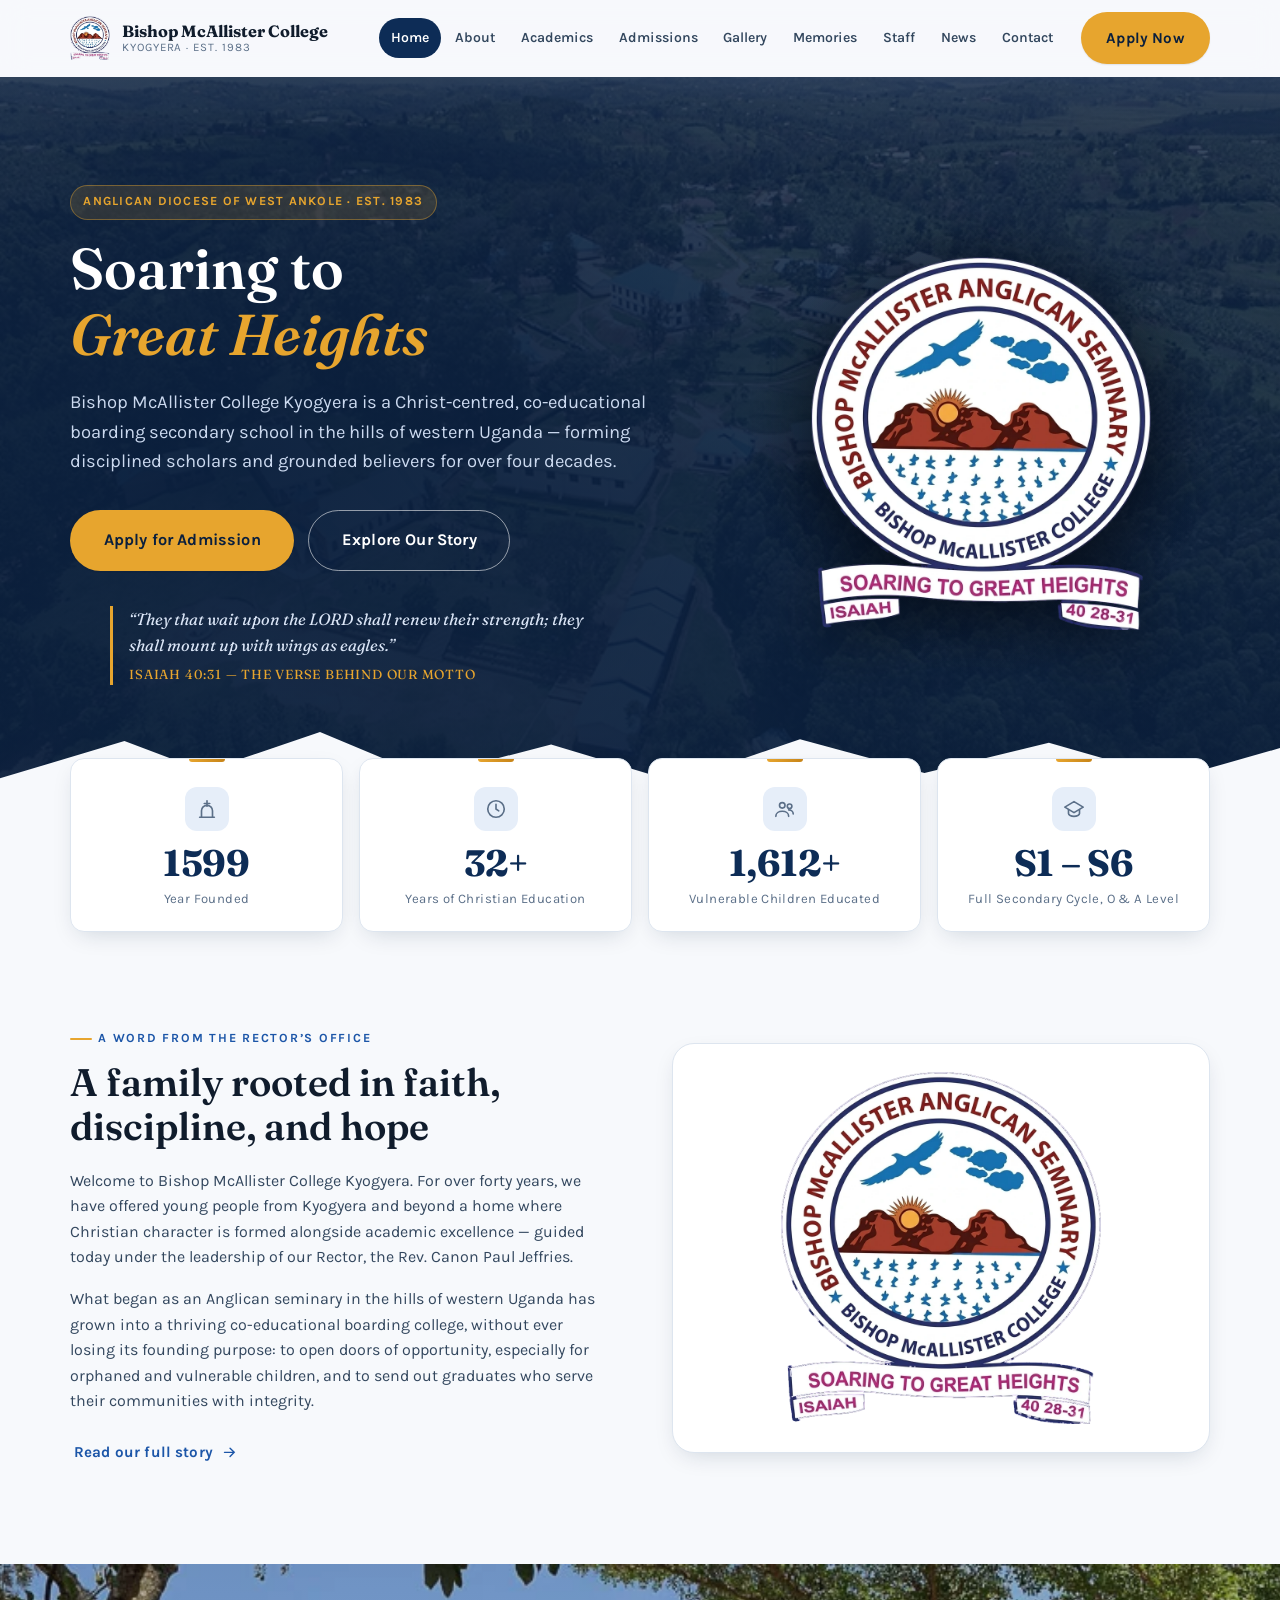
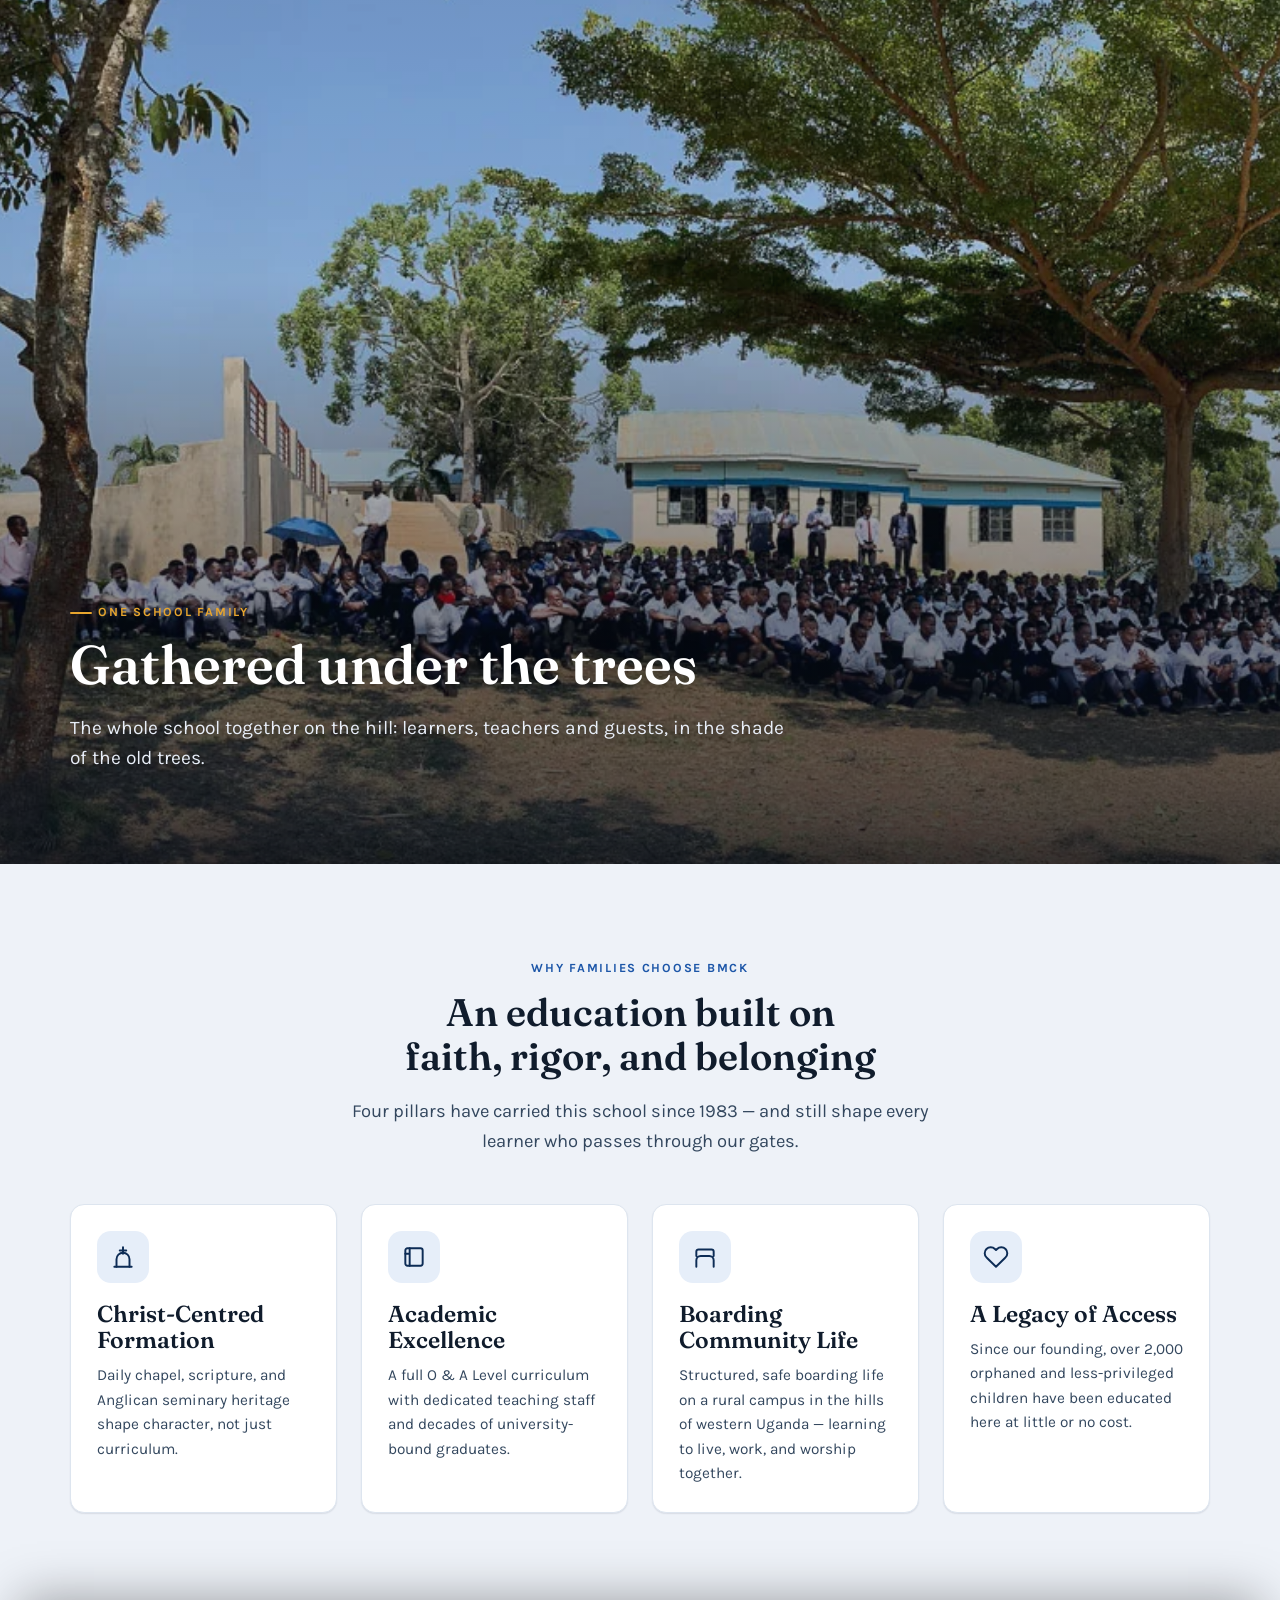
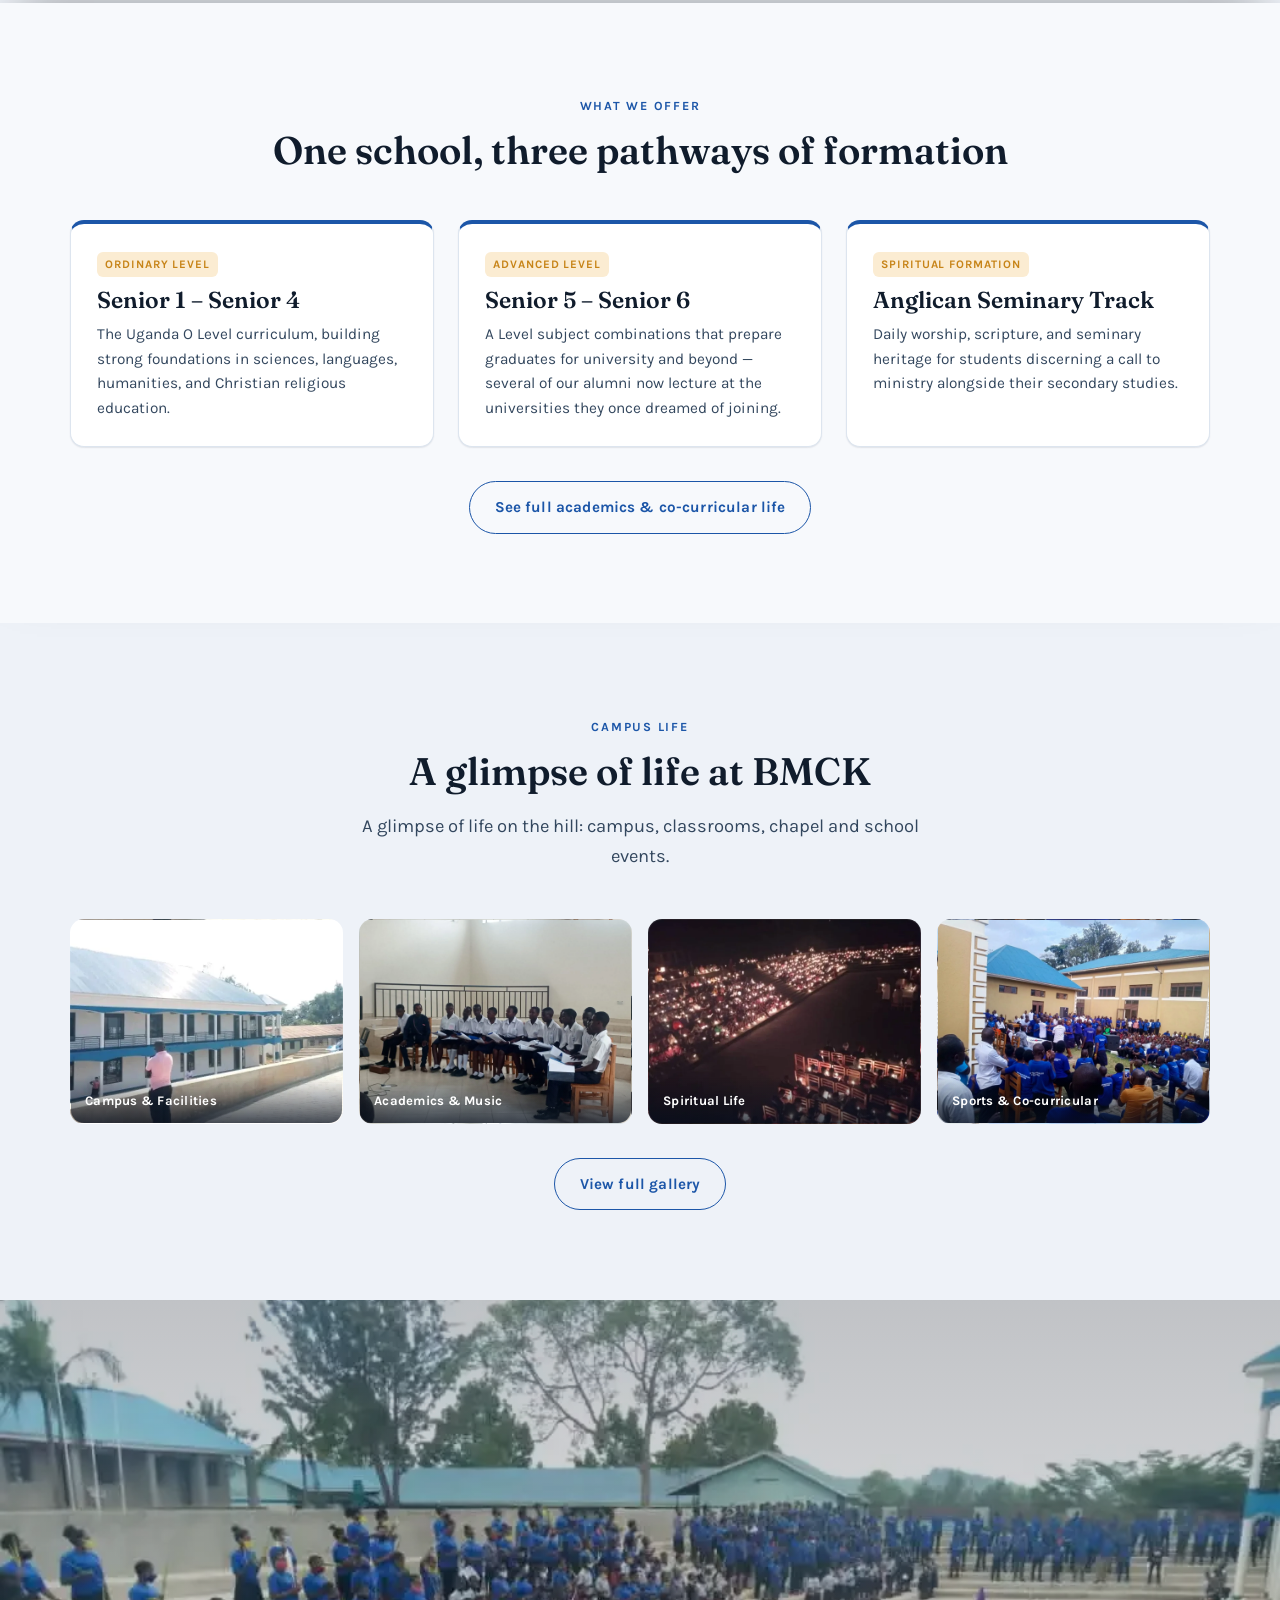
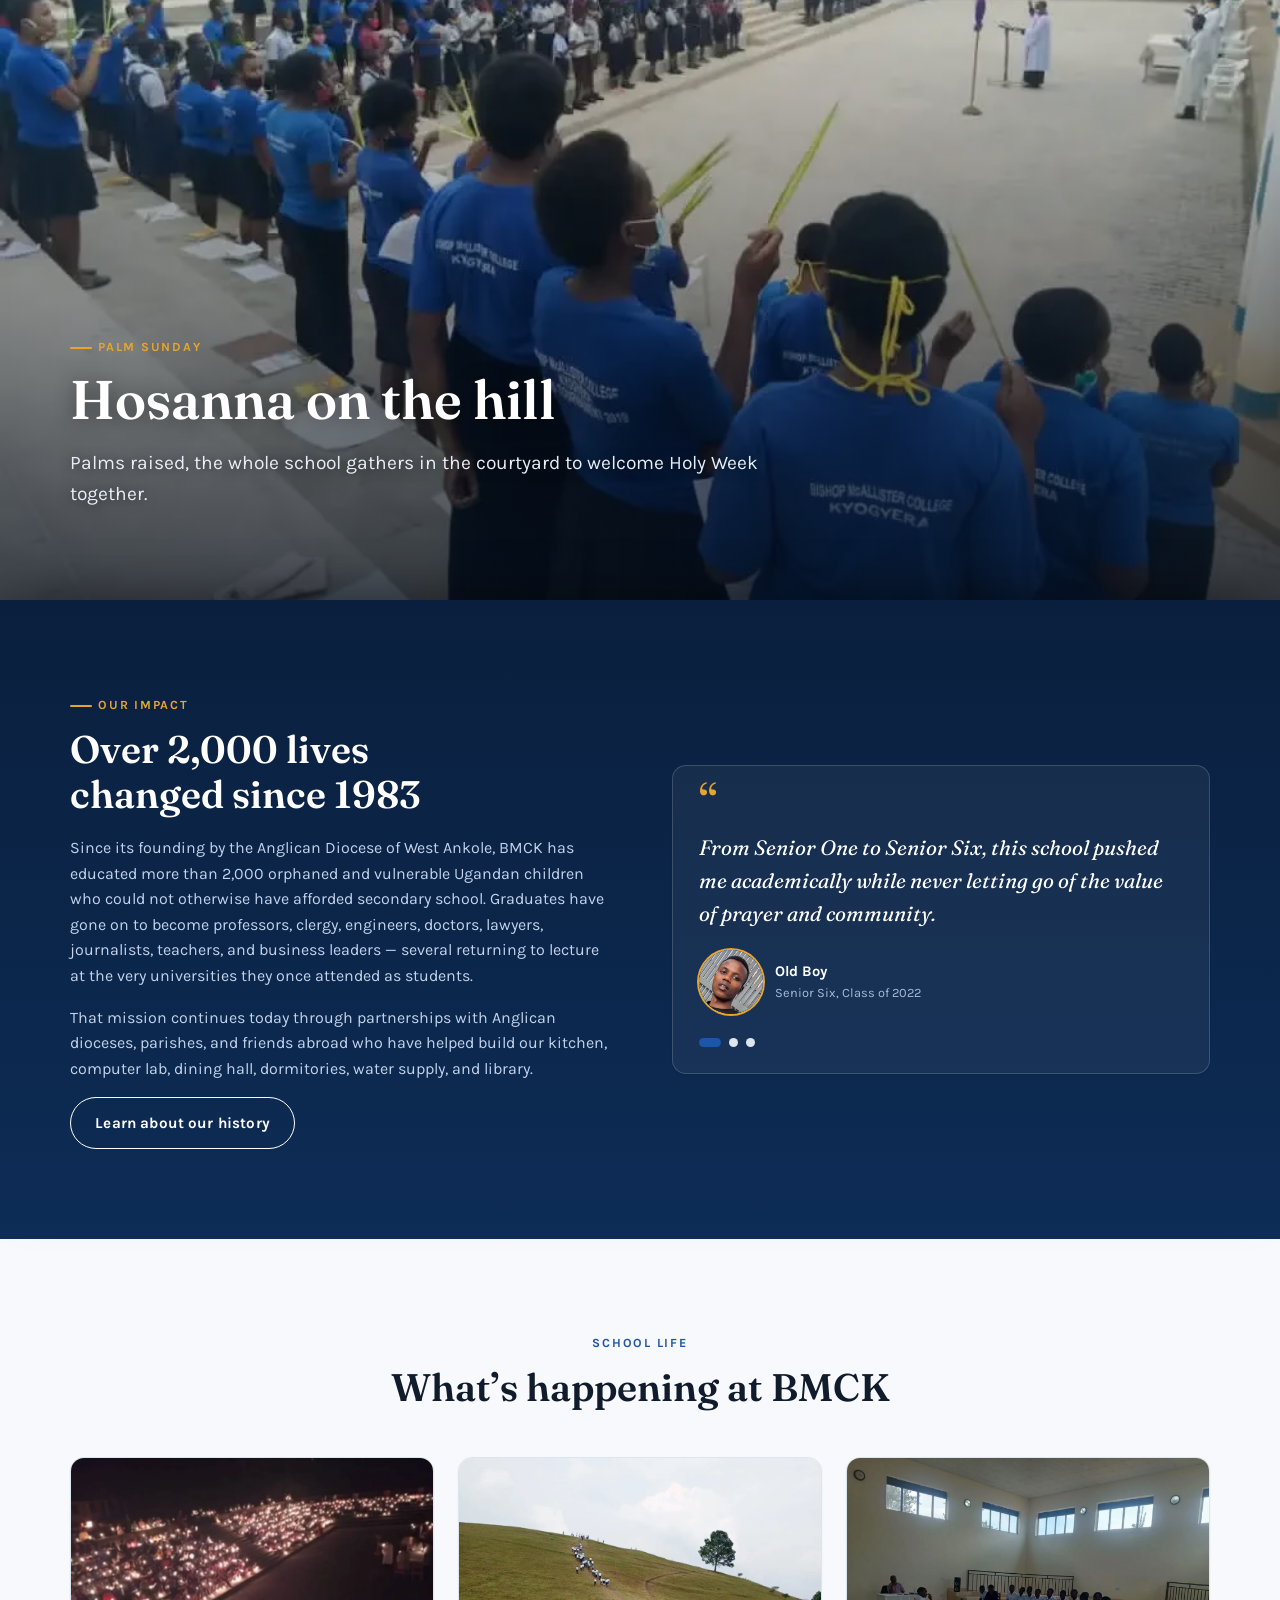
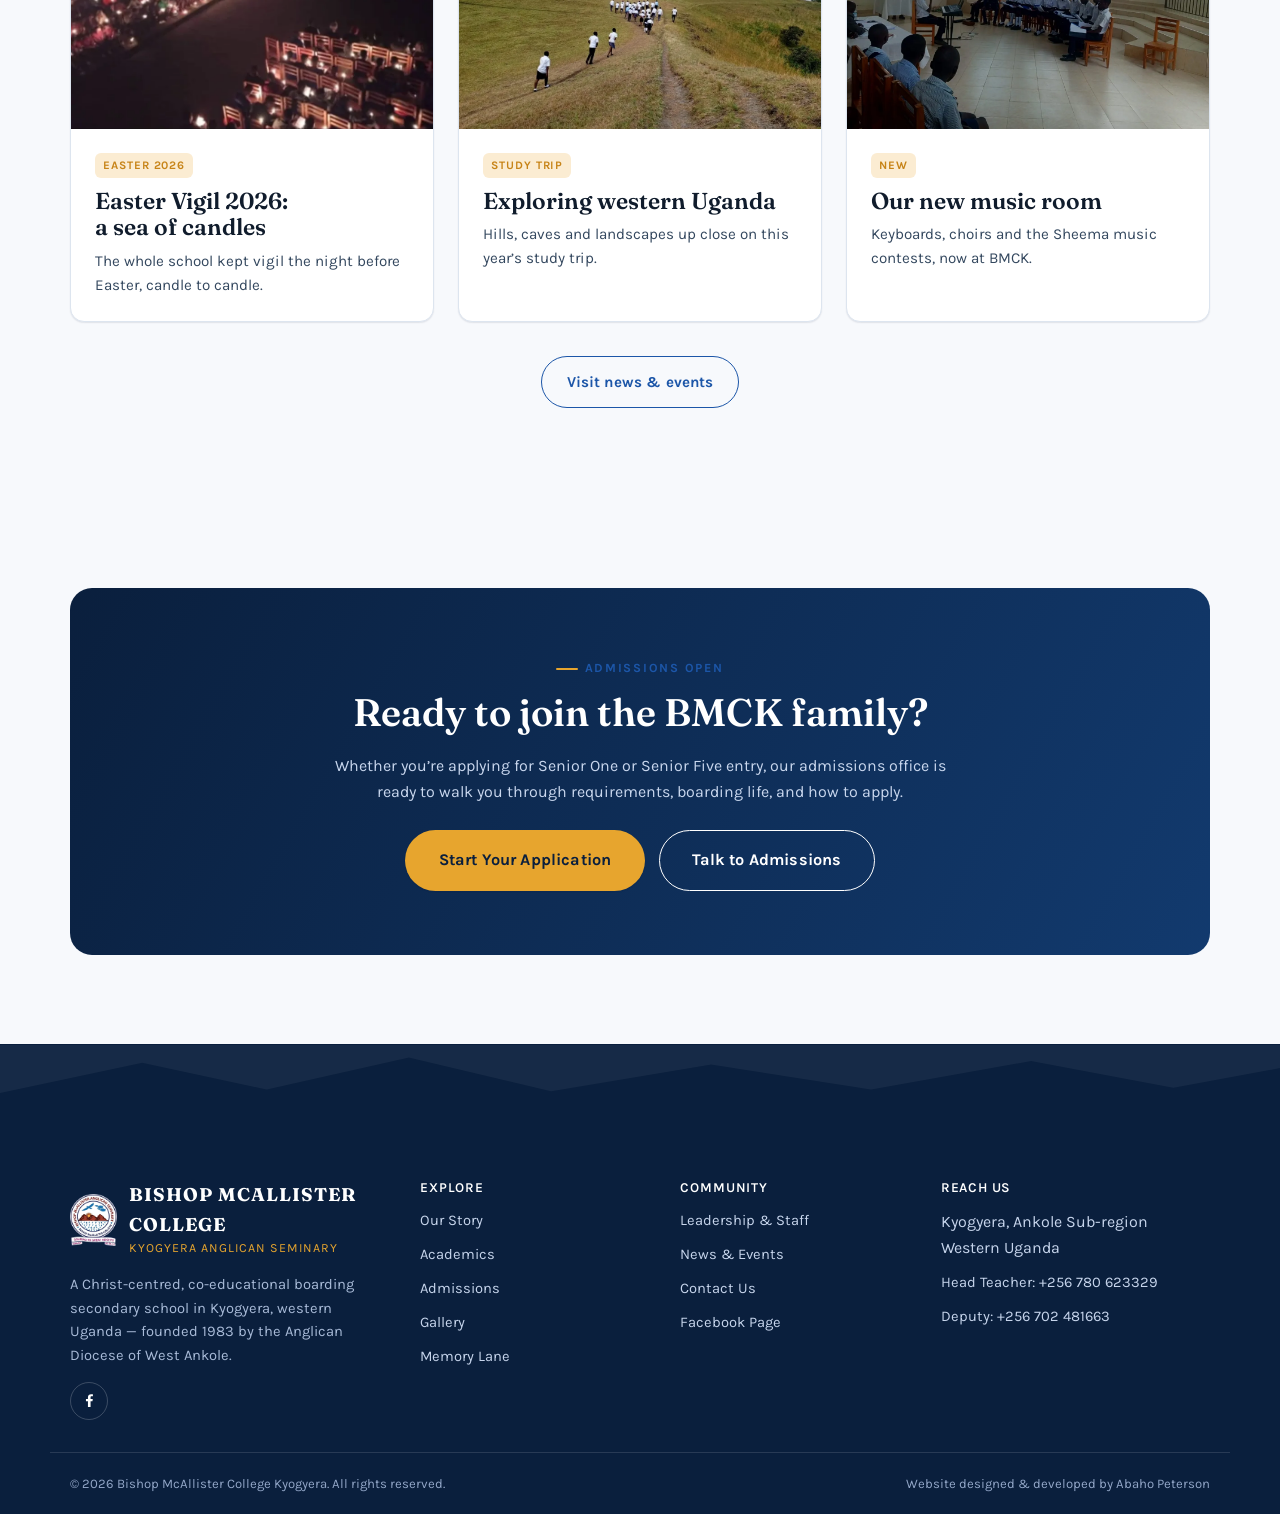
==== commit a08805cb: "Program cards: all-blue top border, hover lift/glow and tap feedback" ====
--- a/index.html
+++ b/index.html
@@ -156,12 +156,12 @@
           <h3>Senior 1 &ndash; Senior 4</h3>
           <p>The Uganda O&nbsp;Level curriculum, building strong foundations in sciences, languages, humanities, and Christian religious education.</p>
         </div>
-        <div class="card program-card gold reveal">
+        <div class="card program-card reveal">
           <span class="tag">Advanced Level</span>
           <h3>Senior 5 &ndash; Senior 6</h3>
           <p>A&nbsp;Level subject combinations that prepare graduates for university and beyond &mdash; several of our alumni now lecture at the universities they once dreamed of joining.</p>
         </div>
-        <div class="card program-card red reveal">
+        <div class="card program-card reveal">
           <span class="tag">Spiritual Formation</span>
           <h3>Anglican Seminary Track</h3>
           <p>Daily worship, scripture, and seminary heritage for students discerning a call to ministry alongside their secondary studies.</p>
--- a/assets/css/style.css
+++ b/assets/css/style.css
@@ -387,12 +387,28 @@
 .feature-row p{font-size:.93rem;}
 
 /* program cards */
-.program-card{border-top:4px solid var(--brand);}
-.program-card.gold{border-top-color:var(--accent);}
-.program-card.red{border-top-color:var(--red-600);}
+.program-card{
+  position:relative; overflow:hidden; border-top:4px solid var(--brand);
+}
+.card.program-card{transition:opacity .6s ease, transform .25s ease, box-shadow .25s ease, border-color .25s ease;}
+.program-card::after{ /* soft blue glow in the corner */
+  content:""; position:absolute; top:-40px; right:-40px; width:140px; height:140px; border-radius:50%;
+  background:radial-gradient(circle, color-mix(in srgb, var(--brand) 22%, transparent), transparent 70%);
+  opacity:0; transition:opacity .3s ease; pointer-events:none;
+}
+.card.program-card:hover,.card.program-card:focus-within{
+  transform:translateY(-6px); box-shadow:var(--shadow-lg);
+  border-color:color-mix(in srgb, var(--brand) 40%, var(--border)); border-top-color:var(--brand);
+}
+.program-card:hover::after,.program-card:focus-within::after{opacity:1;}
+.card.program-card:active{transform:scale(.985); box-shadow:var(--shadow-md);}
+.program-card:active::after{opacity:1;}
+.program-card h3{transition:color .25s ease;}
+.program-card:hover h3{color:var(--brand);}
 .program-card ul{margin-top:1em;display:flex;flex-direction:column;gap:.55em;}
 .program-card li{display:flex;gap:.6em;font-size:.92rem;color:var(--text-soft);}
-.program-card li svg{width:1.1em;height:1.1em;flex:none;margin-top:.15em;color:var(--brand);}
+.program-card li svg{width:1.1em;height:1.1em;flex:none;margin-top:.15em;color:var(--brand); transition:transform .25s ease;}
+.program-card:hover li svg{transform:scale(1.2);}
 
 /* subject chips */
 .chip-row{display:flex;flex-wrap:wrap;gap:10px;}
@@ -883,6 +899,8 @@
 @media (hover:none), (max-width:900px){
   .site-header{backdrop-filter:none; -webkit-backdrop-filter:none; background:var(--bg);}
   .stat:hover,.card:hover,.photo-card:hover{transform:none;}
+  .card.program-card:hover,.card.program-card:focus-within{transform:none;}
+  .card.program-card:active{transform:scale(.985);}
 }
 
 /* ---------- photo curtain (Home) ----------
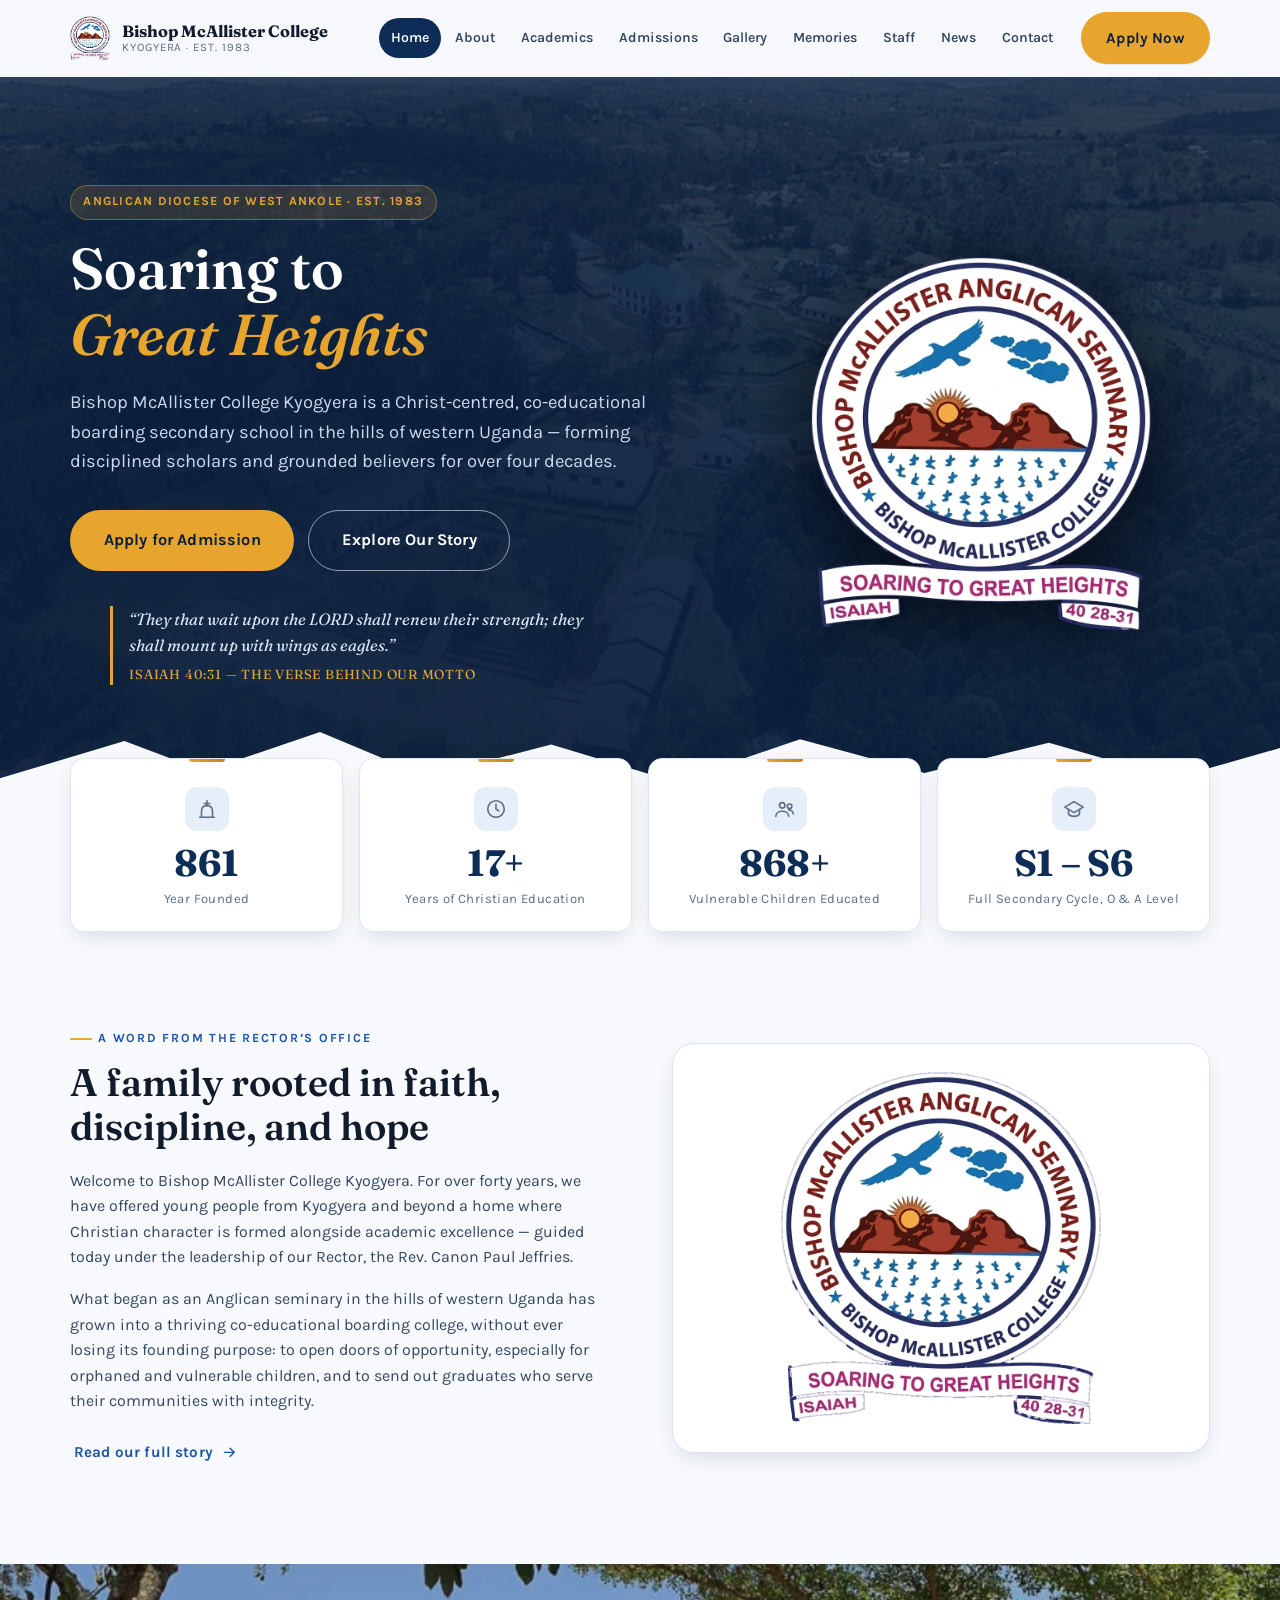
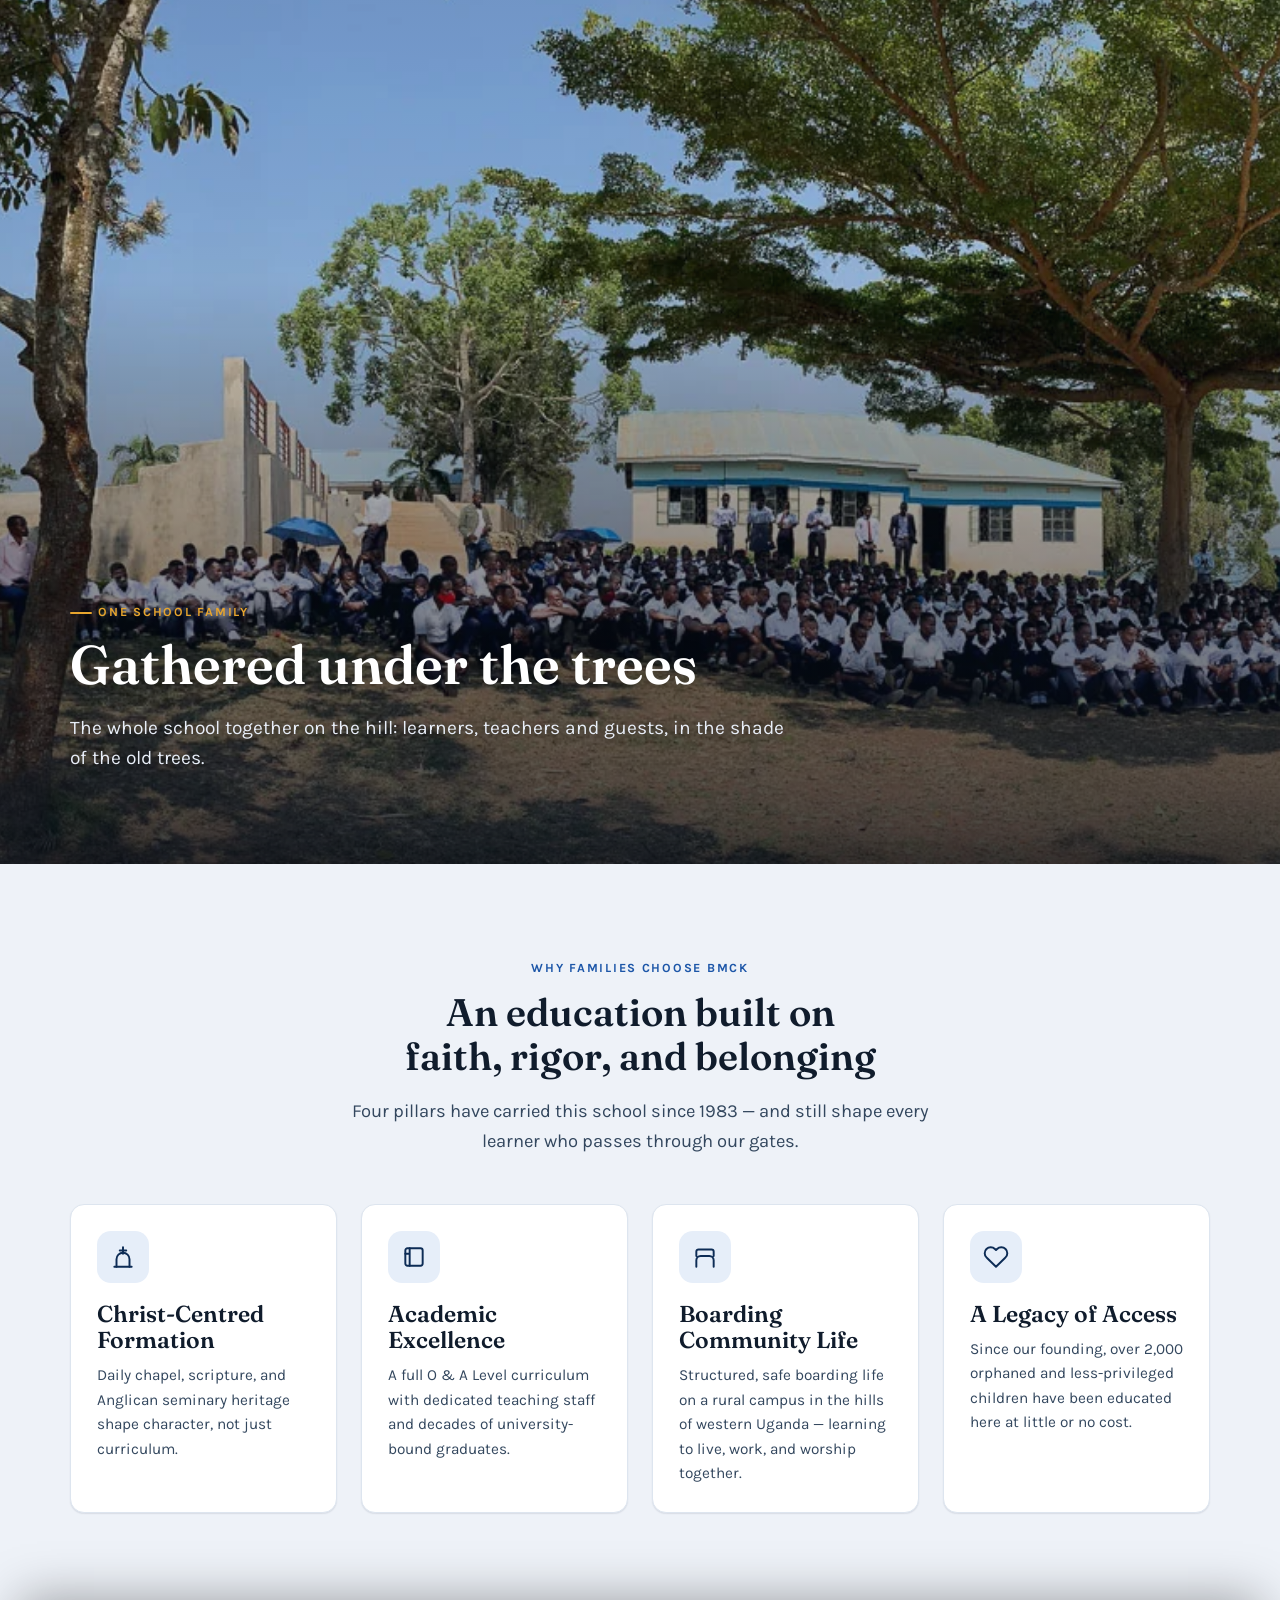
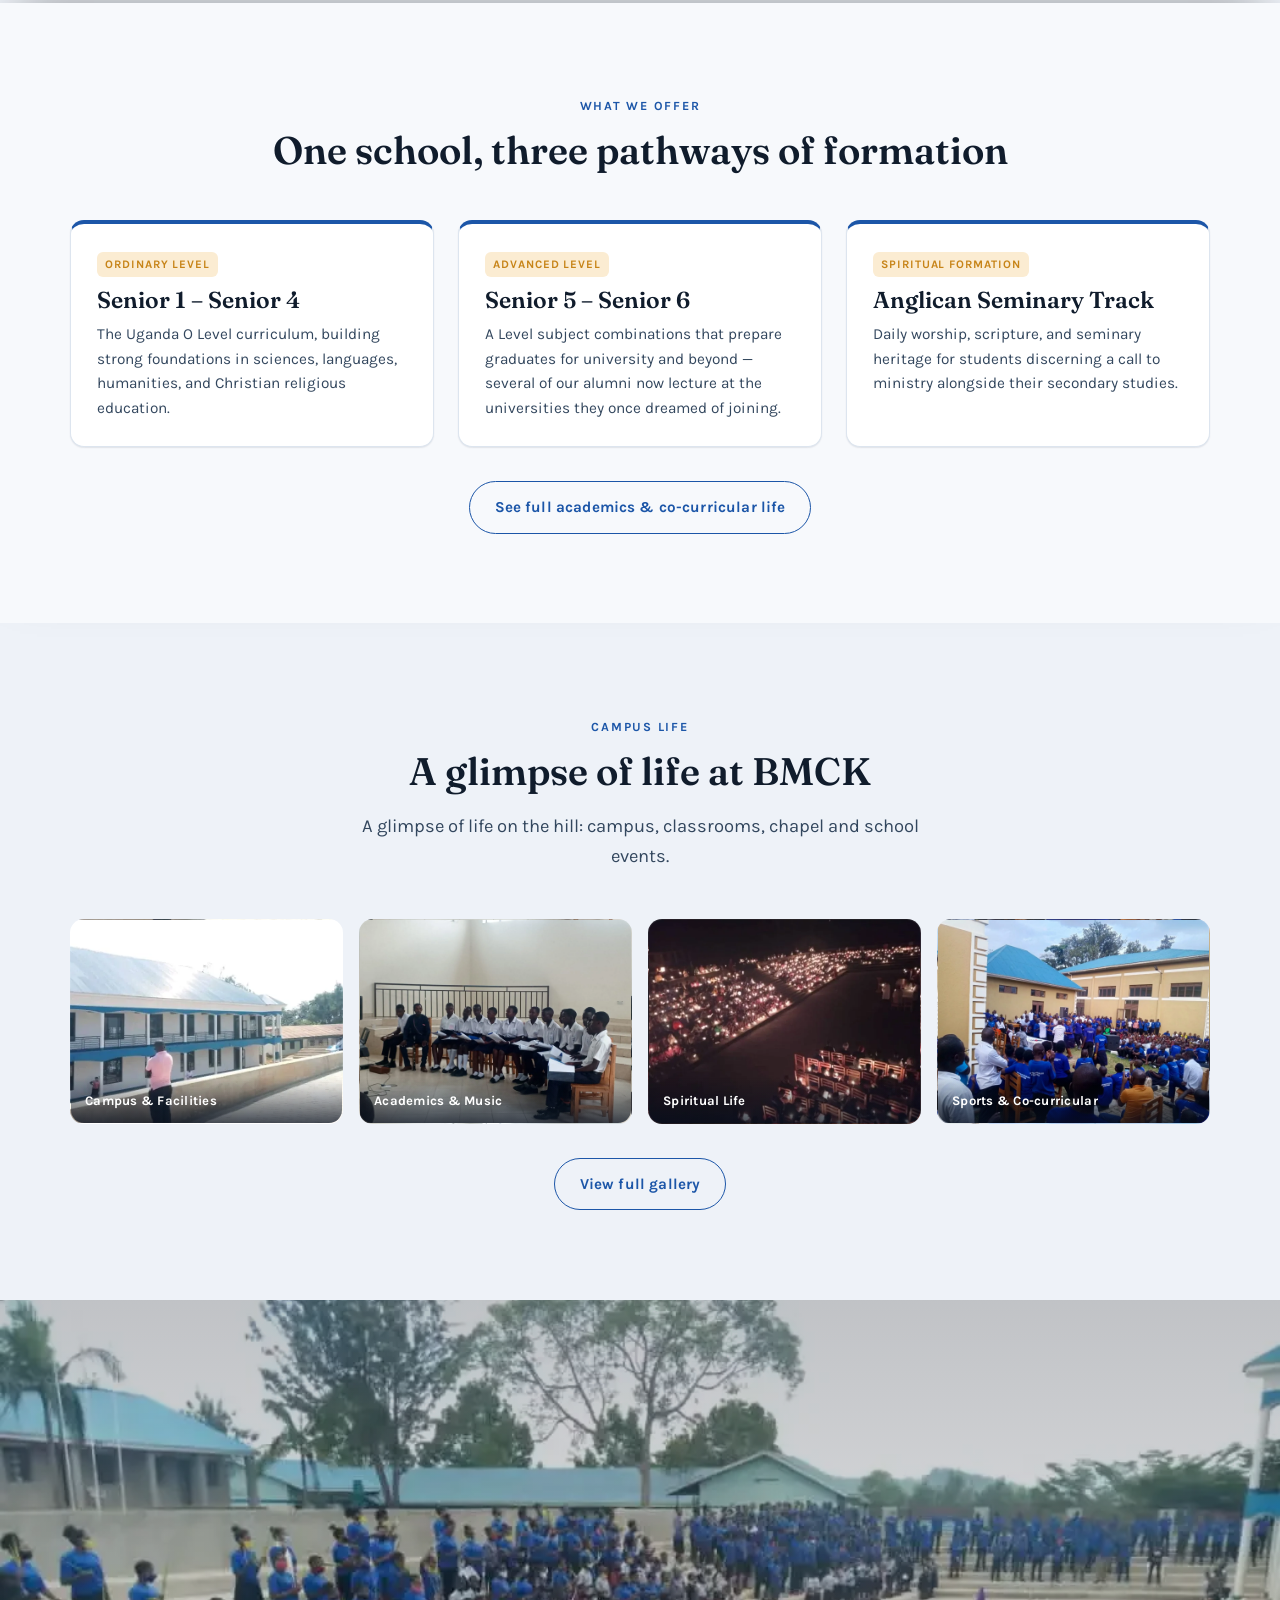
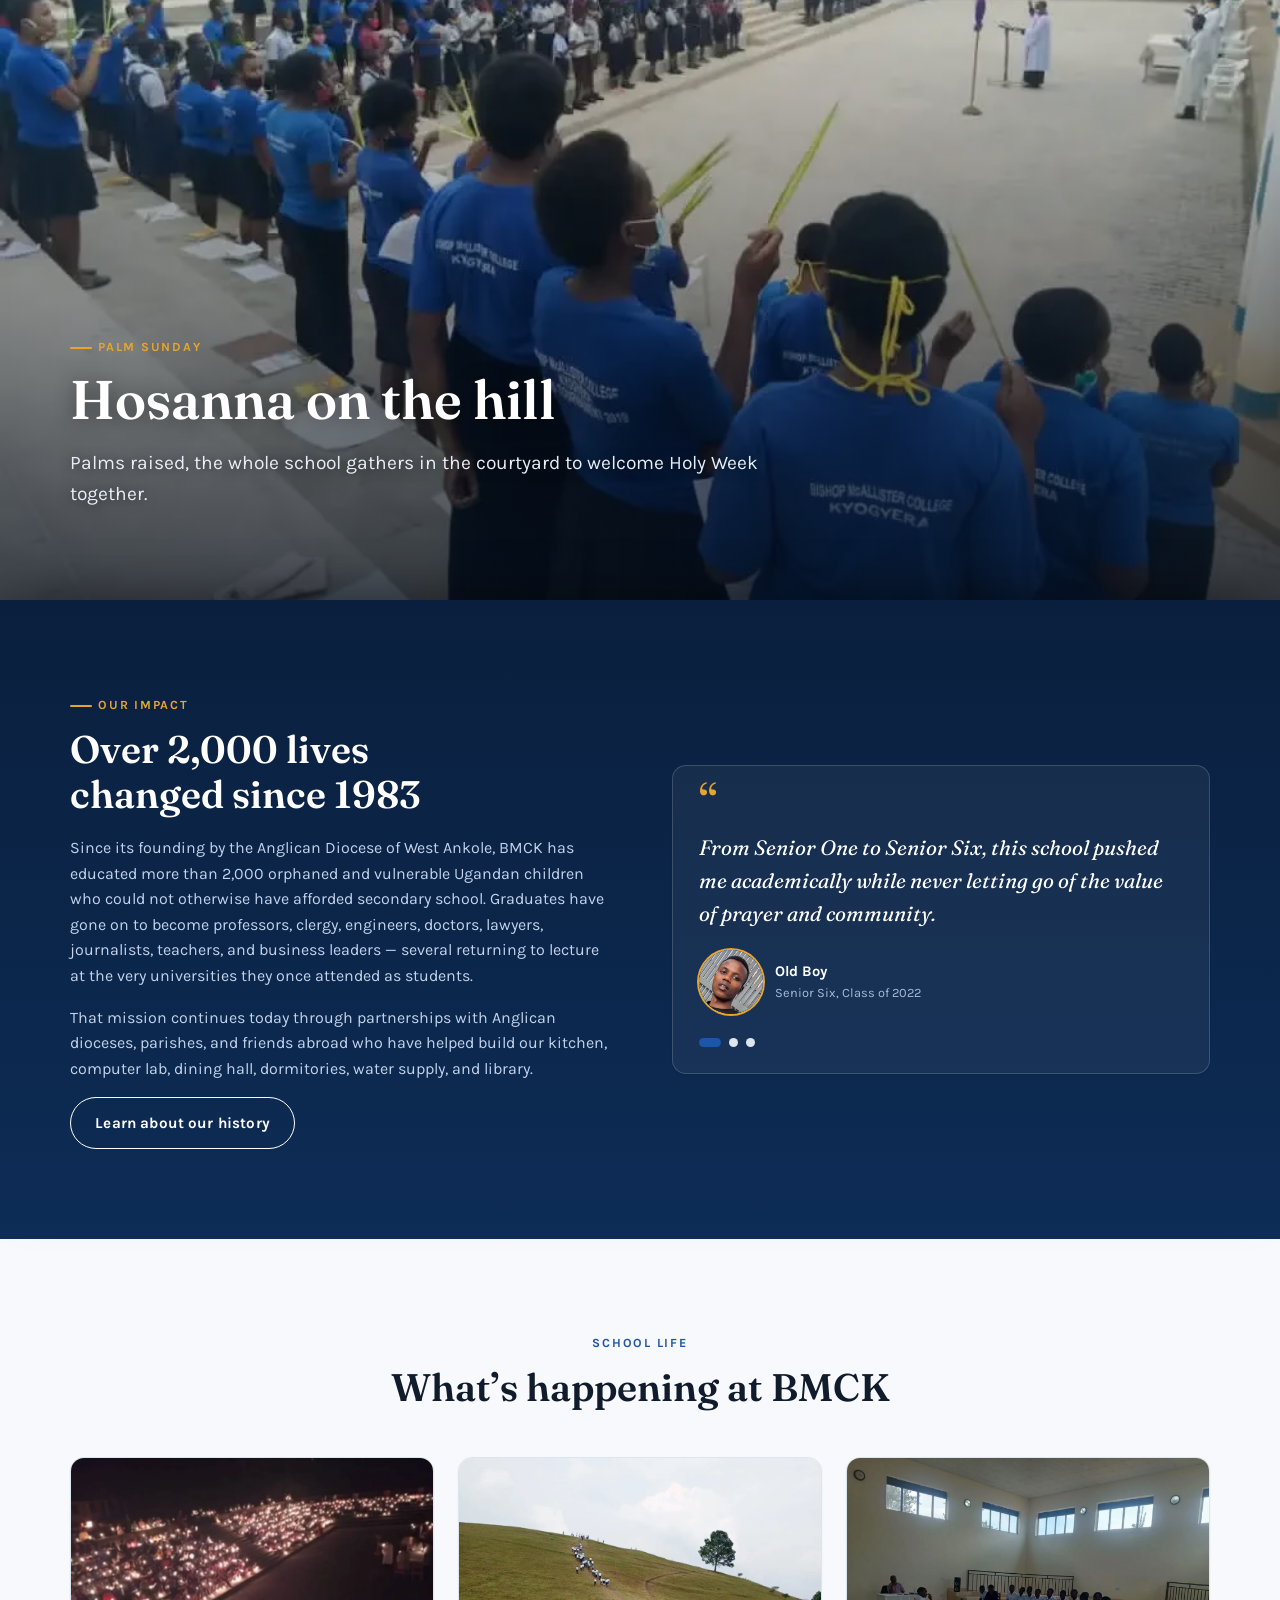
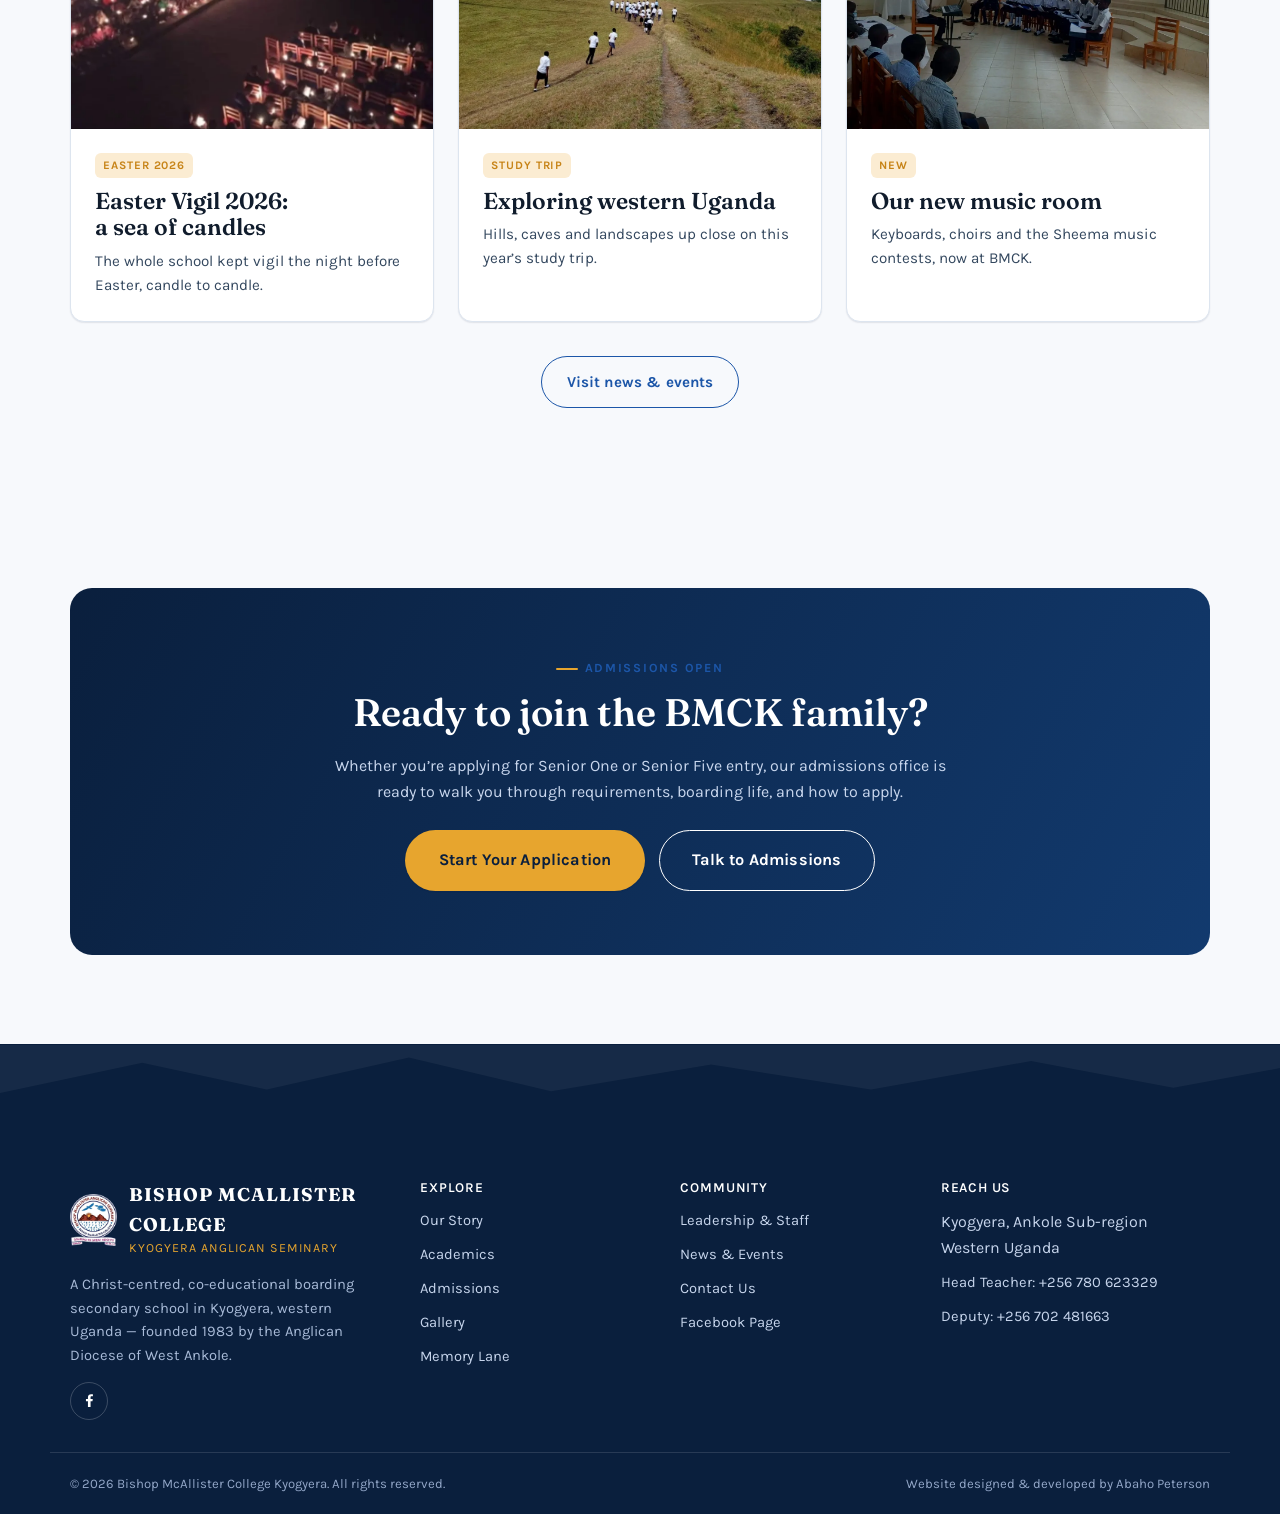
==== commit 082d70c8: "Staff: full teaching staff roster, named DOS and boys'/girls' masters; library photo on Academics an" ====
--- a/index.html
+++ b/index.html
@@ -12,7 +12,7 @@
 <link rel="preconnect" href="https://fonts.googleapis.com">
 <link rel="preconnect" href="https://fonts.gstatic.com" crossorigin>
 <link href="https://fonts.googleapis.com/css2?family=Fraunces:ital,wght@0,400;0,500;0,600;0,700;1,500&family=Karla:wght@400;500;600;700;800&display=swap" rel="stylesheet">
-<link rel="stylesheet" href="assets/css/style.css?v=20260924p">
+<link rel="stylesheet" href="assets/css/style.css?v=20260925a">
 </head>
 <body>
 <a class="skip-link" href="#main">Skip to main content</a>
@@ -20,7 +20,7 @@
 <header class="site-header">
   <div class="container nav-bar">
     <a class="brand" href="index.html">
-      <img src="assets/images/bmck-crest-sm.webp?v=20260924p" alt="Bishop McAllister College Kyogyera crest" width="44" height="44">
+      <img src="assets/images/bmck-crest-sm.webp?v=20260925a" alt="Bishop McAllister College Kyogyera crest" width="44" height="44">
       <span class="brand-text"><strong>Bishop McAllister College</strong><span>Kyogyera &middot; Est. 1983</span></span>
     </a>
     <nav class="nav-links" id="nav-links">
@@ -61,7 +61,7 @@
       </div>
       <div class="hero-crest-wrap">
         <div class="hero-crest-glow" aria-hidden="true"></div>
-        <img class="hero-crest" src="assets/images/bmck-crest-hd.webp?v=20260924p" alt="Bishop McAllister College crest: a soaring bird over the hills of western Uganda, with a rising sun and the school motto">
+        <img class="hero-crest" src="assets/images/bmck-crest-hd.webp?v=20260925a" alt="Bishop McAllister College crest: a soaring bird over the hills of western Uganda, with a rising sun and the school motto">
       </div>
     </div>
     <div class="ridge" aria-hidden="true">
@@ -93,7 +93,7 @@
         </a>
       </div>
       <div class="badge-figure reveal">
-        <img src="assets/images/bmck-crest-hd.webp?v=20260924p" alt="Bishop McAllister College crest">
+        <img src="assets/images/bmck-crest-hd.webp?v=20260925a" alt="Bishop McAllister College crest">
       </div>
     </div>
   </section>
@@ -303,7 +303,7 @@
     <div class="footer-grid">
       <div>
         <div class="footer-brand">
-          <img src="assets/images/bmck-crest-sm.webp?v=20260924p" alt="BMCK crest">
+          <img src="assets/images/bmck-crest-sm.webp?v=20260925a" alt="BMCK crest">
           <span><strong>Bishop McAllister College</strong><span>Kyogyera Anglican Seminary</span></span>
         </div>
         <p>A Christ-centred, co-educational boarding secondary school in Kyogyera, western Uganda &mdash; founded 1983 by the Anglican Diocese of West Ankole.</p>
@@ -358,6 +358,6 @@
 
 <button class="to-top" aria-label="Back to top"><svg viewBox="0 0 24 24" fill="none" stroke="currentColor" stroke-width="2" stroke-linecap="round" stroke-linejoin="round"><path d="M12 19V5M5 12l7-7 7 7"/></svg></button>
 
-<script src="assets/js/main.js?v=20260924p"></script>
+<script src="assets/js/main.js?v=20260925a"></script>
 </body>
 </html>
--- a/assets/css/style.css
+++ b/assets/css/style.css
@@ -541,6 +541,27 @@
 .person-card.placeholder b{color:var(--text-mute); font-style:italic; font-family:var(--font-body); font-weight:700;}
 
 .dept-card{display:flex; gap:16px; align-items:flex-start;}
+
+/* teaching staff roster */
+.roster{list-style:none; margin:0; padding:0; display:grid; grid-template-columns:repeat(3,minmax(0,1fr)); gap:14px;}
+@media (max-width:920px){.roster{grid-template-columns:repeat(2,minmax(0,1fr));}}
+@media (max-width:600px){.roster{grid-template-columns:1fr; gap:10px;}}
+.roster-item{
+  display:flex; gap:14px; align-items:flex-start; padding:16px 18px;
+  background:var(--surface-1); border:1px solid var(--border); border-radius:var(--radius-md); box-shadow:var(--shadow-sm);
+}
+.roster-initials{
+  flex:none; width:44px; height:44px; border-radius:50%; display:flex; align-items:center; justify-content:center;
+  background:linear-gradient(150deg,var(--blue-500),var(--navy-900)); color:#fff; font-weight:800; font-size:.86rem; letter-spacing:.04em;
+}
+.roster-item > div{min-width:0;}
+.roster-item b{display:block; font-family:var(--font-display); font-size:1.02rem; line-height:1.25;}
+.roster-item b small{font-family:var(--font-body); font-size:.78rem; font-weight:700; color:var(--text-mute);}
+.roster-item .role{display:block; color:var(--brand); font-weight:700; font-size:.72rem; letter-spacing:.05em; text-transform:uppercase; margin-top:.3em;}
+.roster-subjects{display:flex; flex-wrap:wrap; gap:6px; margin-top:.55em;}
+.roster-subjects span{font-size:.76rem; font-weight:600; padding:3px 9px; border-radius:999px; background:var(--blue-100); color:var(--brand-strong);}
+@media (prefers-color-scheme: dark){:root:not([data-theme="light"]) .roster-subjects span{background:rgba(91,147,222,.16);}}
+:root[data-theme="dark"] .roster-subjects span{background:rgba(91,147,222,.16);}
 
 /* ---------- forms ---------- */
 .form-grid{display:grid; grid-template-columns:1fr 1fr; gap:18px;}
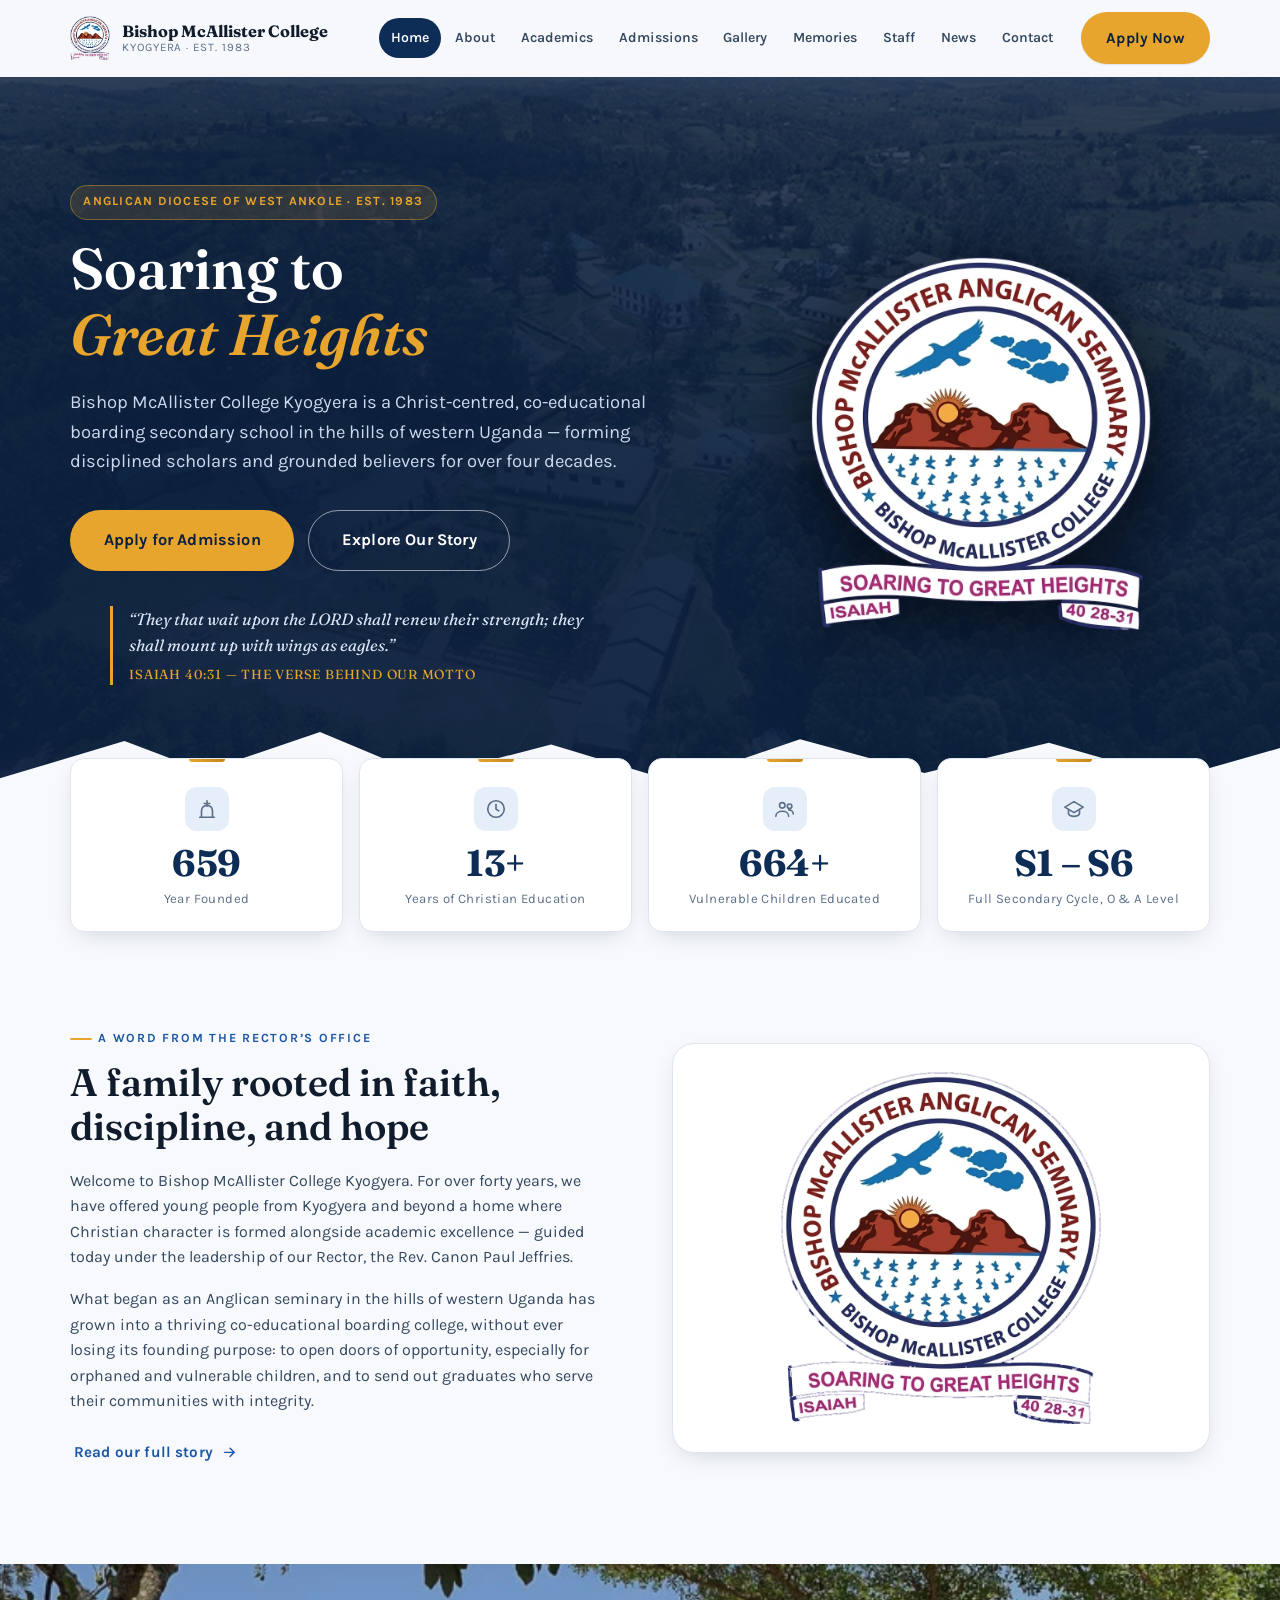
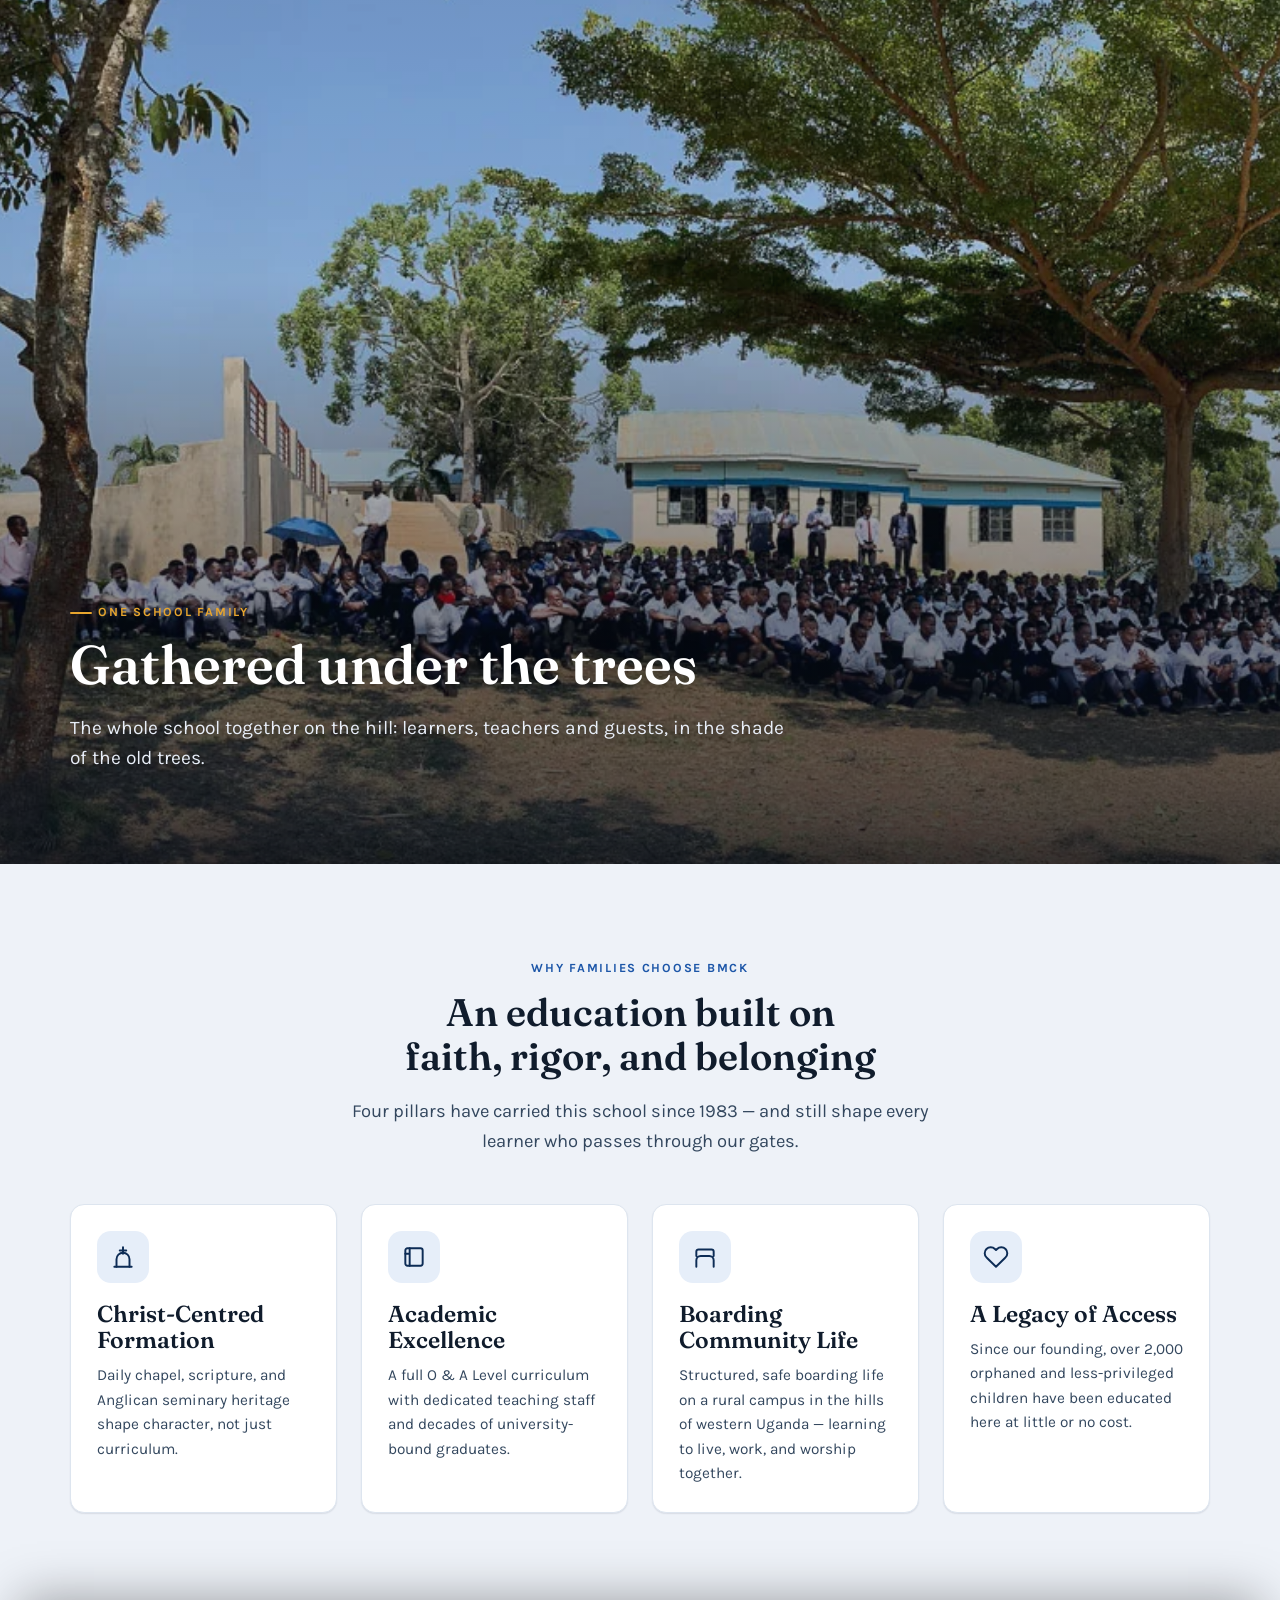
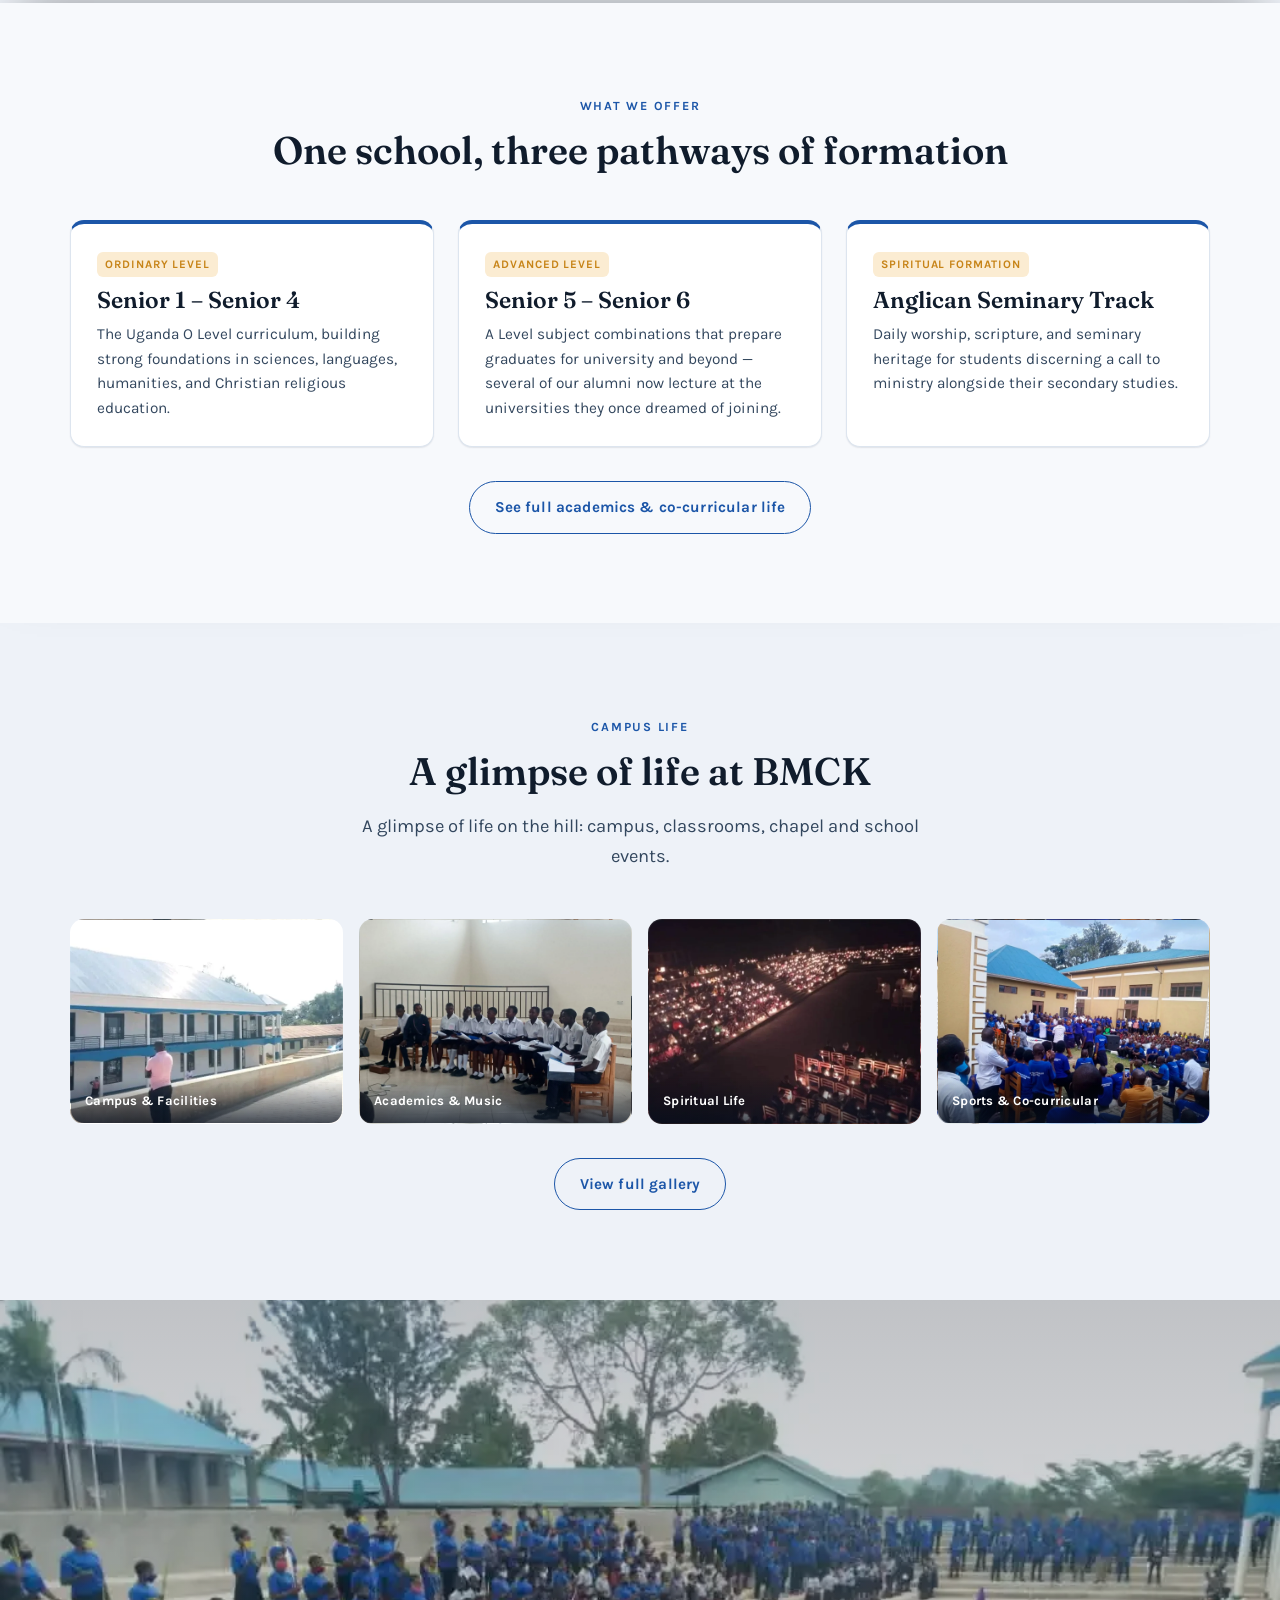
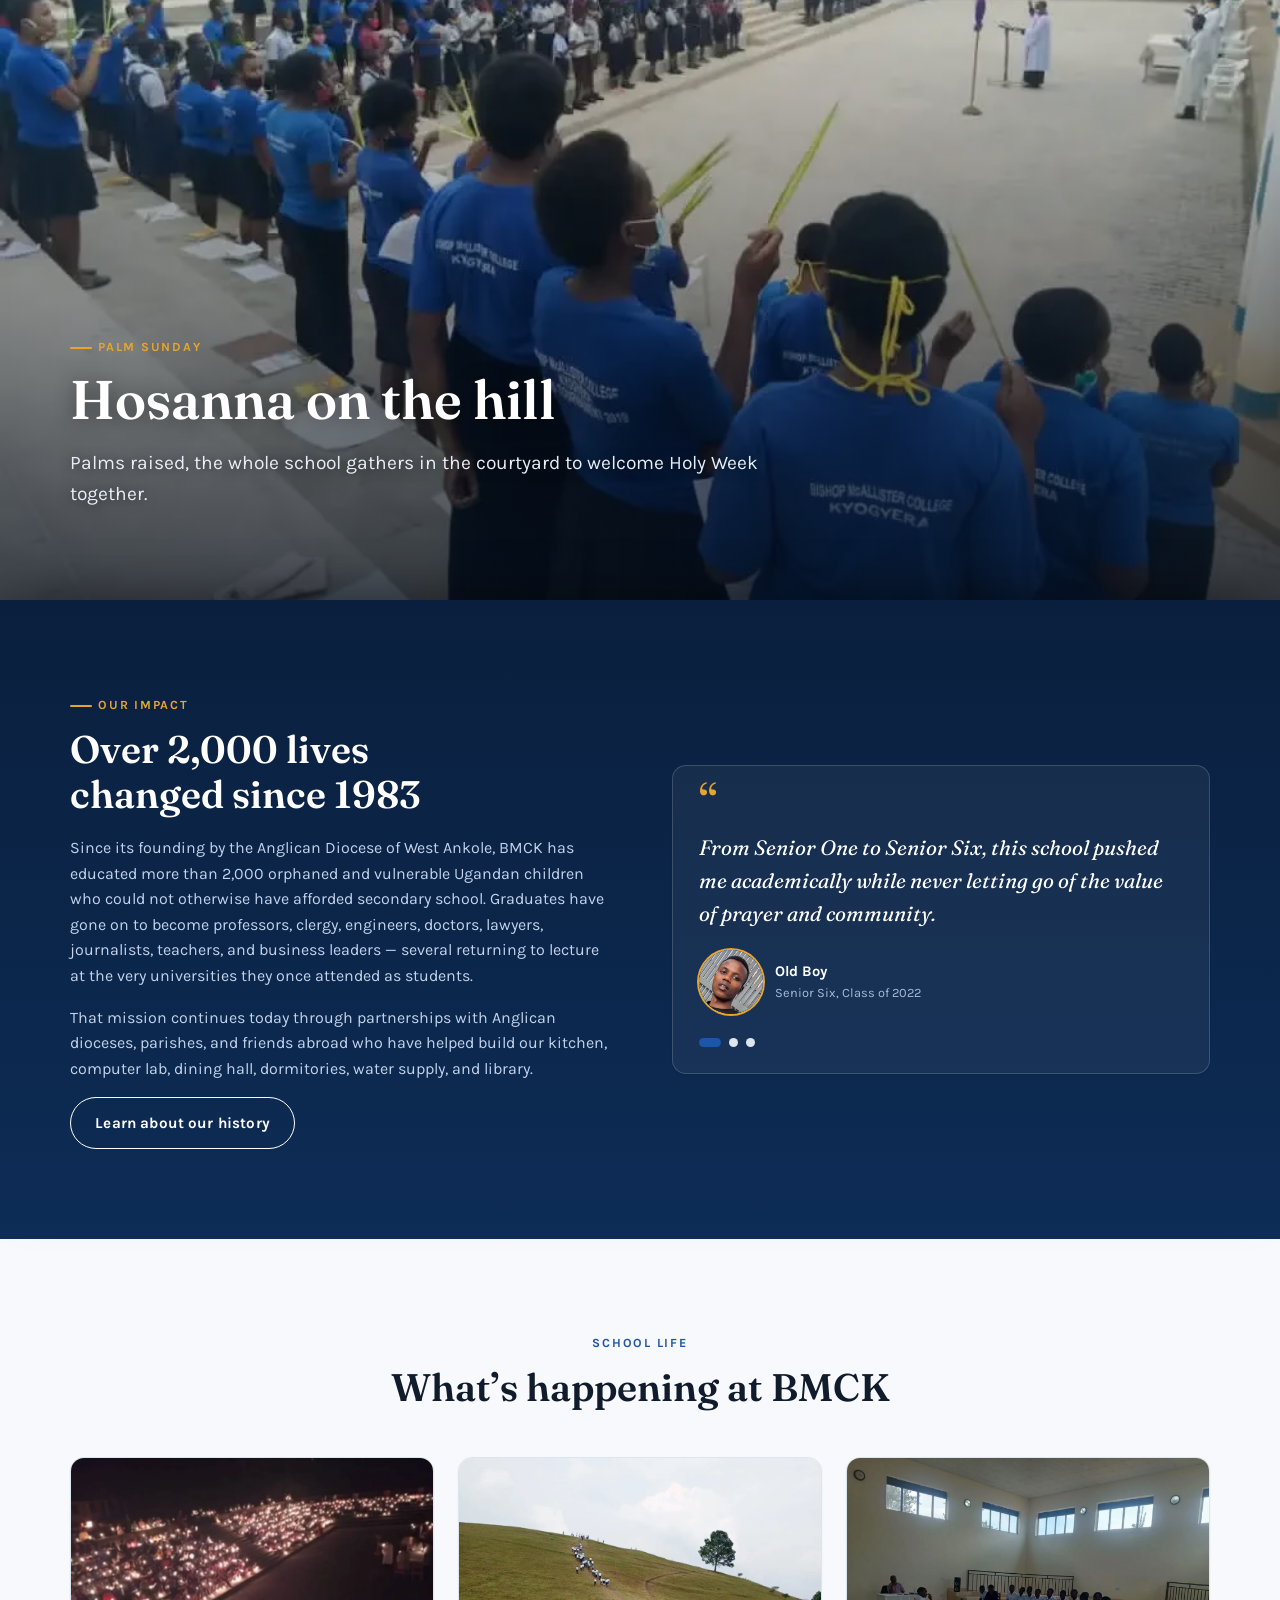
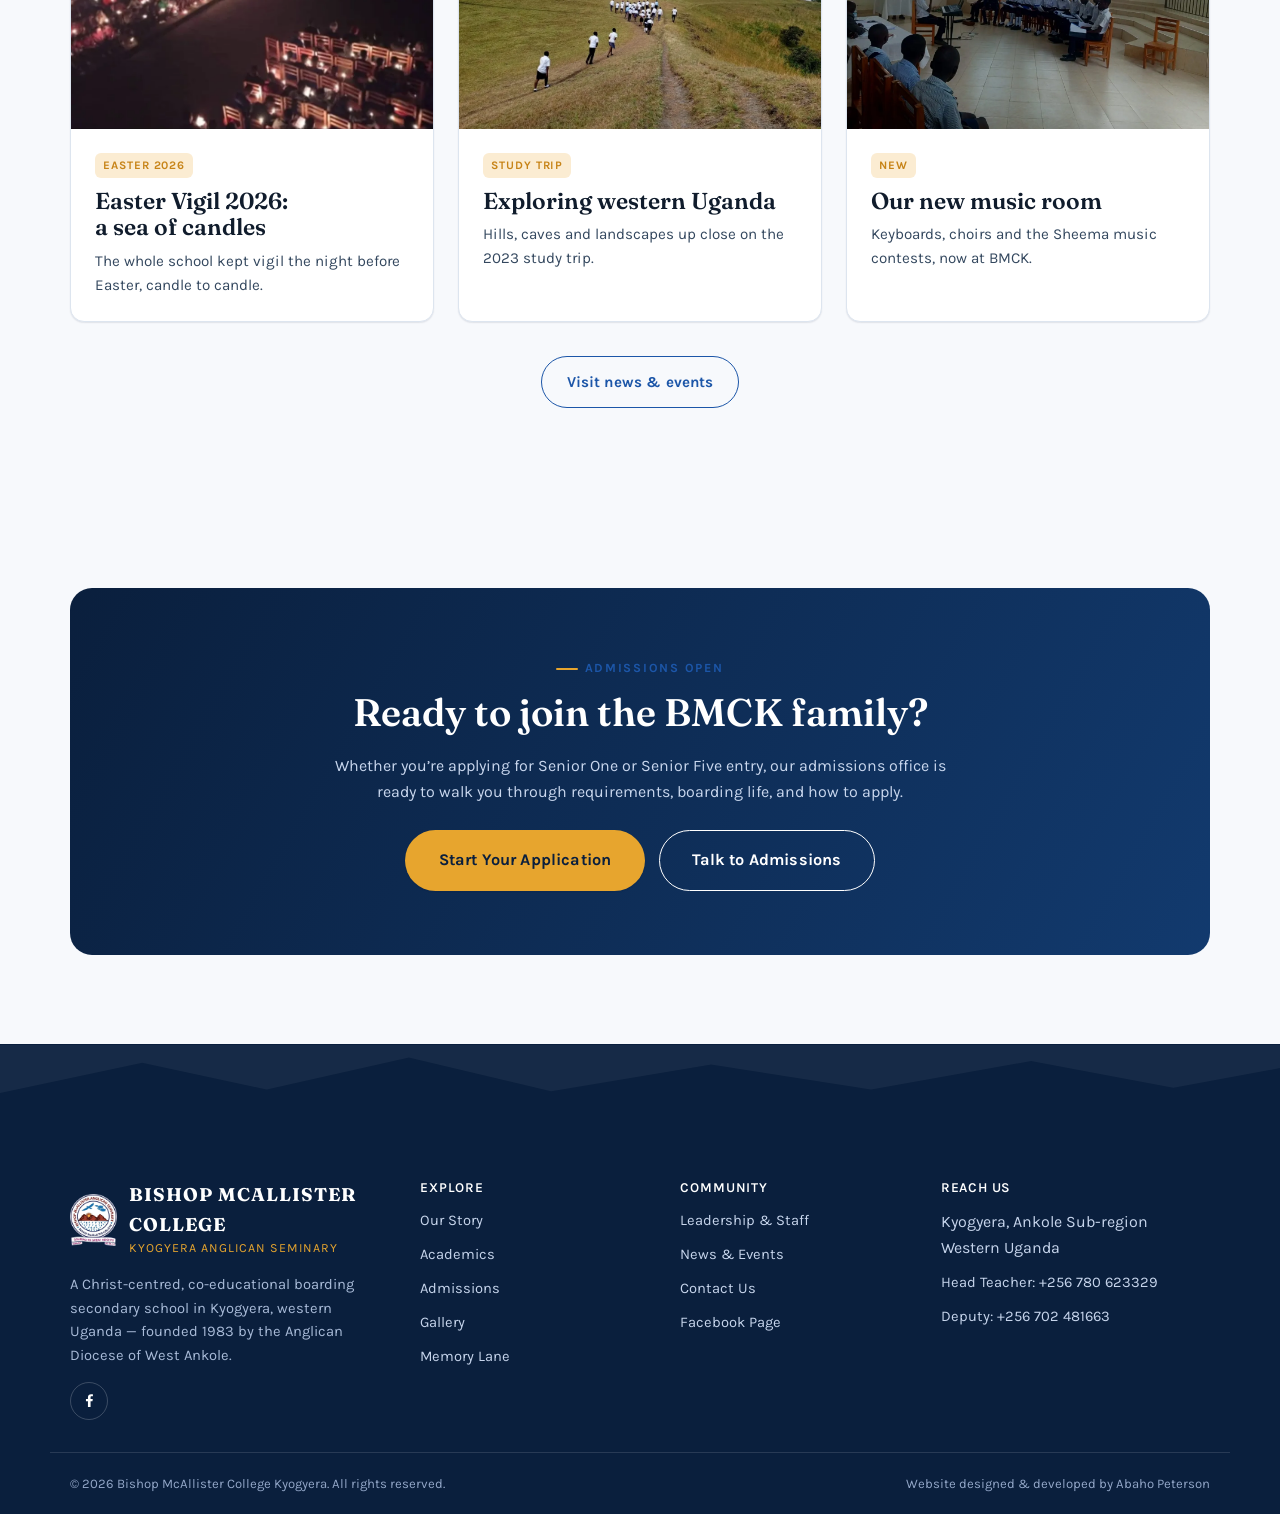
==== commit 2518021b: "News: Kyogyera League S01 story with teams, champions and Golden Boot; study trip moved to 2023; Ari" ====
--- a/index.html
+++ b/index.html
@@ -12,7 +12,7 @@
 <link rel="preconnect" href="https://fonts.googleapis.com">
 <link rel="preconnect" href="https://fonts.gstatic.com" crossorigin>
 <link href="https://fonts.googleapis.com/css2?family=Fraunces:ital,wght@0,400;0,500;0,600;0,700;1,500&family=Karla:wght@400;500;600;700;800&display=swap" rel="stylesheet">
-<link rel="stylesheet" href="assets/css/style.css?v=20260925a">
+<link rel="stylesheet" href="assets/css/style.css?v=20260928a">
 </head>
 <body>
 <a class="skip-link" href="#main">Skip to main content</a>
@@ -20,7 +20,7 @@
 <header class="site-header">
   <div class="container nav-bar">
     <a class="brand" href="index.html">
-      <img src="assets/images/bmck-crest-sm.webp?v=20260925a" alt="Bishop McAllister College Kyogyera crest" width="44" height="44">
+      <img src="assets/images/bmck-crest-sm.webp?v=20260928a" alt="Bishop McAllister College Kyogyera crest" width="44" height="44">
       <span class="brand-text"><strong>Bishop McAllister College</strong><span>Kyogyera &middot; Est. 1983</span></span>
     </a>
     <nav class="nav-links" id="nav-links">
@@ -61,7 +61,7 @@
       </div>
       <div class="hero-crest-wrap">
         <div class="hero-crest-glow" aria-hidden="true"></div>
-        <img class="hero-crest" src="assets/images/bmck-crest-hd.webp?v=20260925a" alt="Bishop McAllister College crest: a soaring bird over the hills of western Uganda, with a rising sun and the school motto">
+        <img class="hero-crest" src="assets/images/bmck-crest-hd.webp?v=20260928a" alt="Bishop McAllister College crest: a soaring bird over the hills of western Uganda, with a rising sun and the school motto">
       </div>
     </div>
     <div class="ridge" aria-hidden="true">
@@ -93,7 +93,7 @@
         </a>
       </div>
       <div class="badge-figure reveal">
-        <img src="assets/images/bmck-crest-hd.webp?v=20260925a" alt="Bishop McAllister College crest">
+        <img src="assets/images/bmck-crest-hd.webp?v=20260928a" alt="Bishop McAllister College crest">
       </div>
     </div>
   </section>
@@ -263,9 +263,9 @@
           <div class="ph-photo is-real" style="background-image:url('assets/images/school-life/easter-vigil-2026-2.webp');border-radius:0;border:0;"></div>
           <div class="photo-card-body"><span class="tag">Easter 2026</span><h3>Easter Vigil 2026: a sea of candles</h3><p>The whole school kept vigil the night before Easter, candle to candle.</p></div>
         </a>
-        <a class="card photo-card reveal" href="news.html#study-trip-2026">
-          <div class="ph-photo is-real" style="background-image:url('assets/images/school-life/trip-2026-hill-line.webp');border-radius:0;border:0;"></div>
-          <div class="photo-card-body"><span class="tag">Study trip</span><h3>Exploring western Uganda</h3><p>Hills, caves and landscapes up close on this year&rsquo;s study trip.</p></div>
+        <a class="card photo-card reveal" href="news.html#study-trip-2023">
+          <div class="ph-photo is-real" style="background-image:url('assets/images/school-life/trip-2023-hill-line.webp');border-radius:0;border:0;"></div>
+          <div class="photo-card-body"><span class="tag">Study trip</span><h3>Exploring western Uganda</h3><p>Hills, caves and landscapes up close on the 2023 study trip.</p></div>
         </a>
         <a class="card photo-card reveal" href="news.html#music-room">
           <div class="ph-photo is-real" style="background-image:url('assets/images/school-life/music-room-contest.webp');border-radius:0;border:0;"></div>
@@ -303,7 +303,7 @@
     <div class="footer-grid">
       <div>
         <div class="footer-brand">
-          <img src="assets/images/bmck-crest-sm.webp?v=20260925a" alt="BMCK crest">
+          <img src="assets/images/bmck-crest-sm.webp?v=20260928a" alt="BMCK crest">
           <span><strong>Bishop McAllister College</strong><span>Kyogyera Anglican Seminary</span></span>
         </div>
         <p>A Christ-centred, co-educational boarding secondary school in Kyogyera, western Uganda &mdash; founded 1983 by the Anglican Diocese of West Ankole.</p>
@@ -358,6 +358,6 @@
 
 <button class="to-top" aria-label="Back to top"><svg viewBox="0 0 24 24" fill="none" stroke="currentColor" stroke-width="2" stroke-linecap="round" stroke-linejoin="round"><path d="M12 19V5M5 12l7-7 7 7"/></svg></button>
 
-<script src="assets/js/main.js?v=20260925a"></script>
+<script src="assets/js/main.js?v=20260928a"></script>
 </body>
 </html>
--- a/assets/css/style.css
+++ b/assets/css/style.css
@@ -954,3 +954,24 @@
 /* sections that slide over the photo need a solid background */
 .curtain-content > .section:not(.section-alt):not(.section-navy){background:var(--bg);}
 .curtain-content > .section{box-shadow:0 -24px 48px -20px rgba(0,0,0,.35);}
+
+/* ---- Kyogyera League S01 (news) ---- */
+.league{position:relative; padding-top:0;}
+.kit-band{height:10px; margin-bottom:clamp(40px,6vw,72px);
+  background:linear-gradient(90deg,#d8262f 0 9.09%,#7a1f3d 0 18.18%,#ff4a1c 0 27.27%,#f47a20 0 36.36%,var(--gold-500) 0 45.45%,#9db3c7 0 54.54%,#1b2a6b 0 63.63%,#161616 0 72.72%,#5bb4e5 0 81.81%,#c9a23a 0 90.9%,var(--blue-600) 0 100%);}
+.kits-title{margin:clamp(40px,6vw,64px) 0 16px;}
+.kits{display:grid; grid-template-columns:repeat(auto-fill,minmax(min(150px,40%),1fr)); gap:10px; margin-bottom:20px;}
+.kits li{position:relative; overflow:hidden; padding:14px 14px 12px 22px; border-radius:var(--radius-sm);
+  background:var(--surface-1); border:1px solid var(--border); box-shadow:var(--shadow-sm);}
+.kits li::before{content:""; position:absolute; left:0; top:0; bottom:0; width:8px; background:var(--kit,var(--border));}
+.kits b{display:block; font-family:var(--font-display); font-size:1rem; color:var(--brand-strong); line-height:1.2;}
+.kits span{display:block; font-size:.8rem; color:var(--text-mute); margin-top:.2em;}
+.kits li.champ{border-color:#ff4a1c; background:linear-gradient(135deg,rgba(255,74,28,.12),rgba(231,165,46,.14));}
+.kits li.champ span{color:#c2410c; font-weight:700;}
+@media (prefers-color-scheme: dark){:root:not([data-theme="light"]) .kits li.champ span{color:#ff8a5c;}}
+:root[data-theme="dark"] .kits li.champ span{color:#ff8a5c;}
+.league .trophies div:first-child{background:linear-gradient(135deg,rgba(255,74,28,.14),rgba(231,165,46,.16));}
+.league-sub{margin-top:clamp(48px,7vw,88px);}
+.league-sub h3{font-size:clamp(1.5rem,3vw,2rem); margin-bottom:.45em;}
+.league-teams{margin-top:8px;}
+@media (max-width:560px){ .league-teams .shot.third{grid-row:span 2;} }
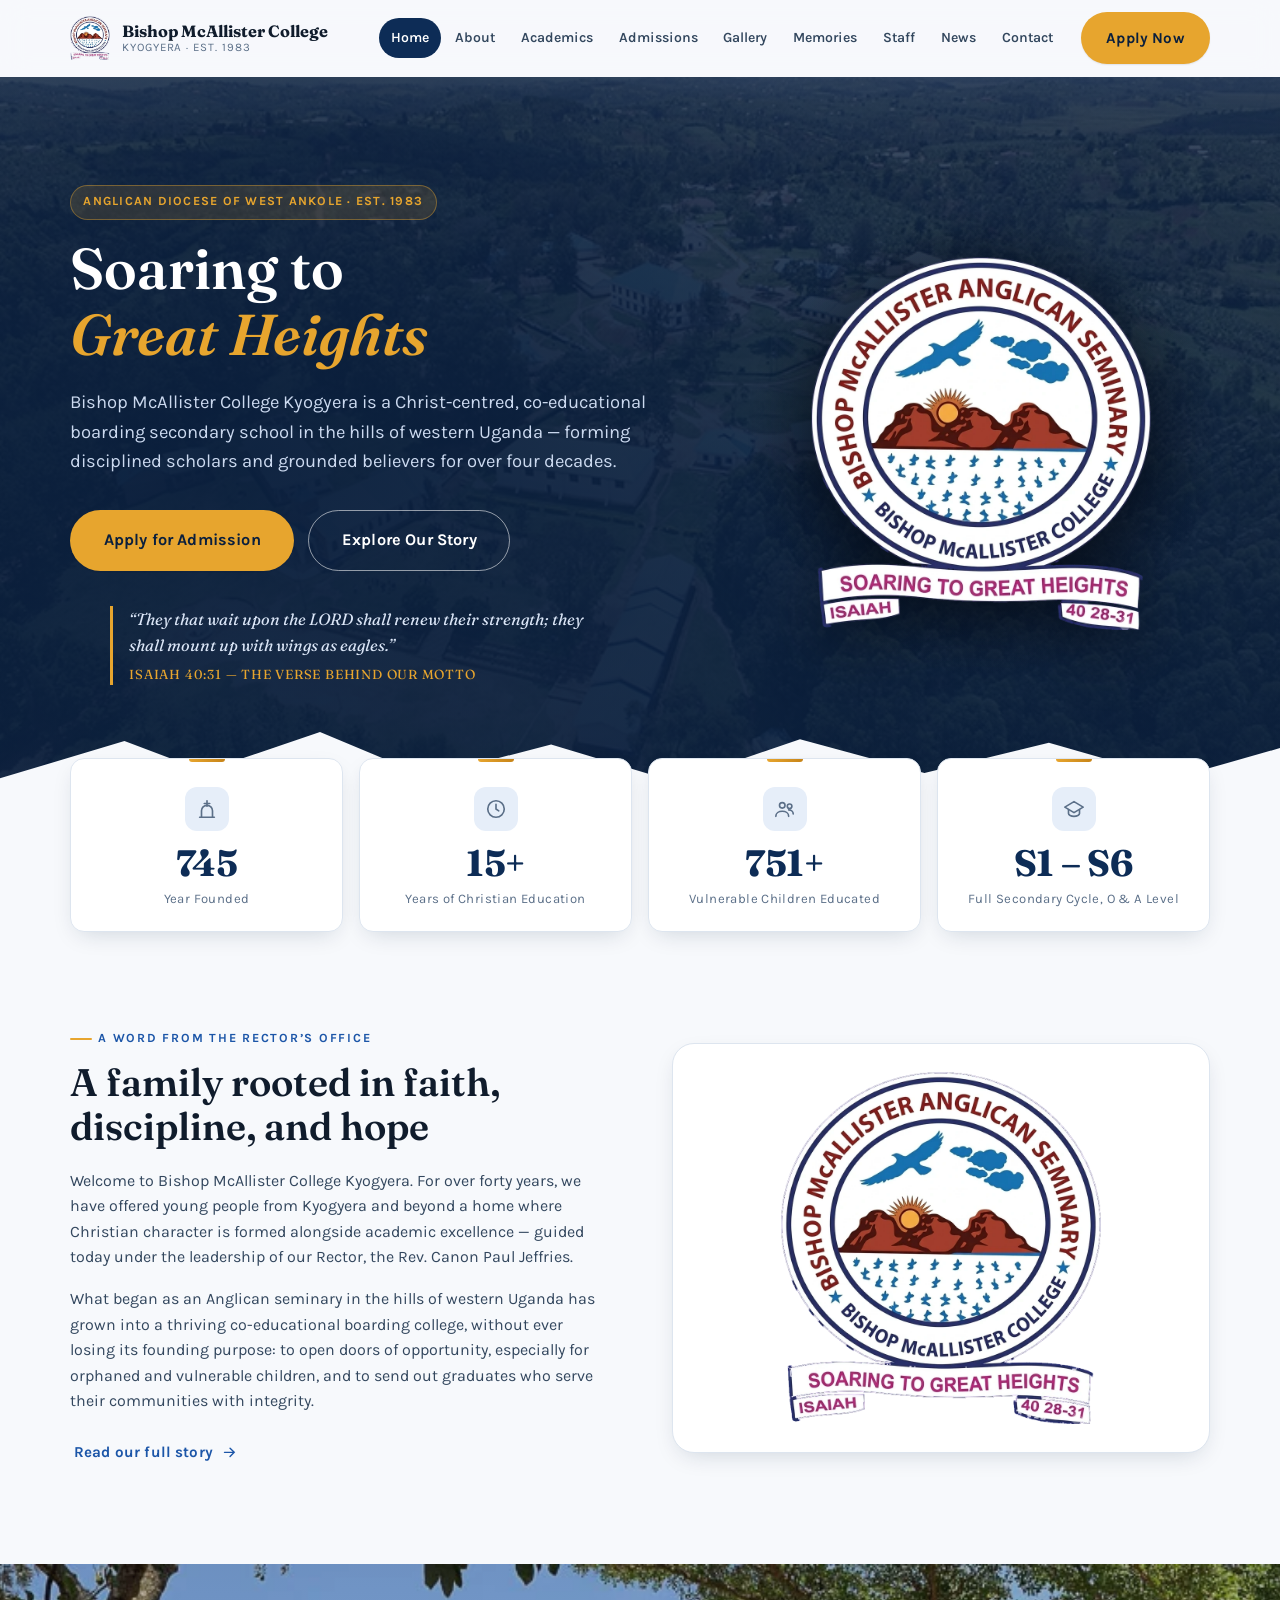
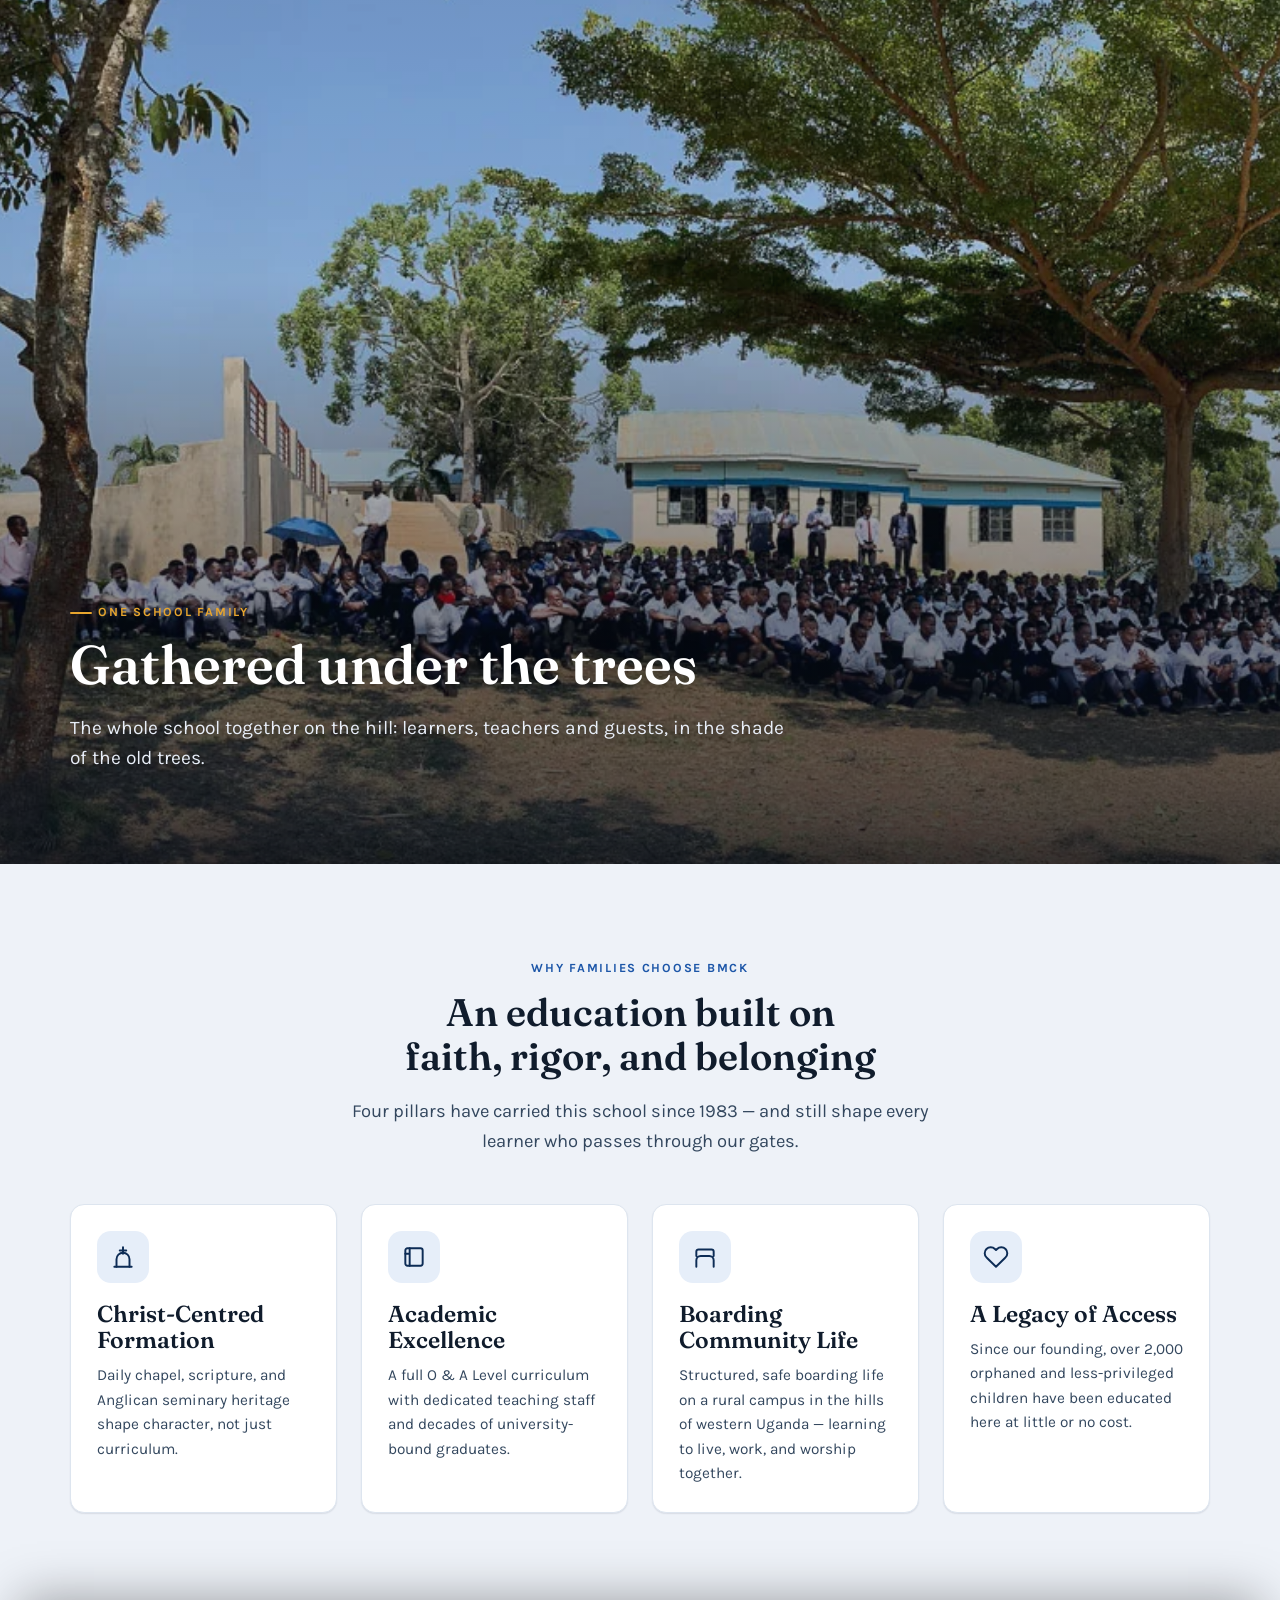
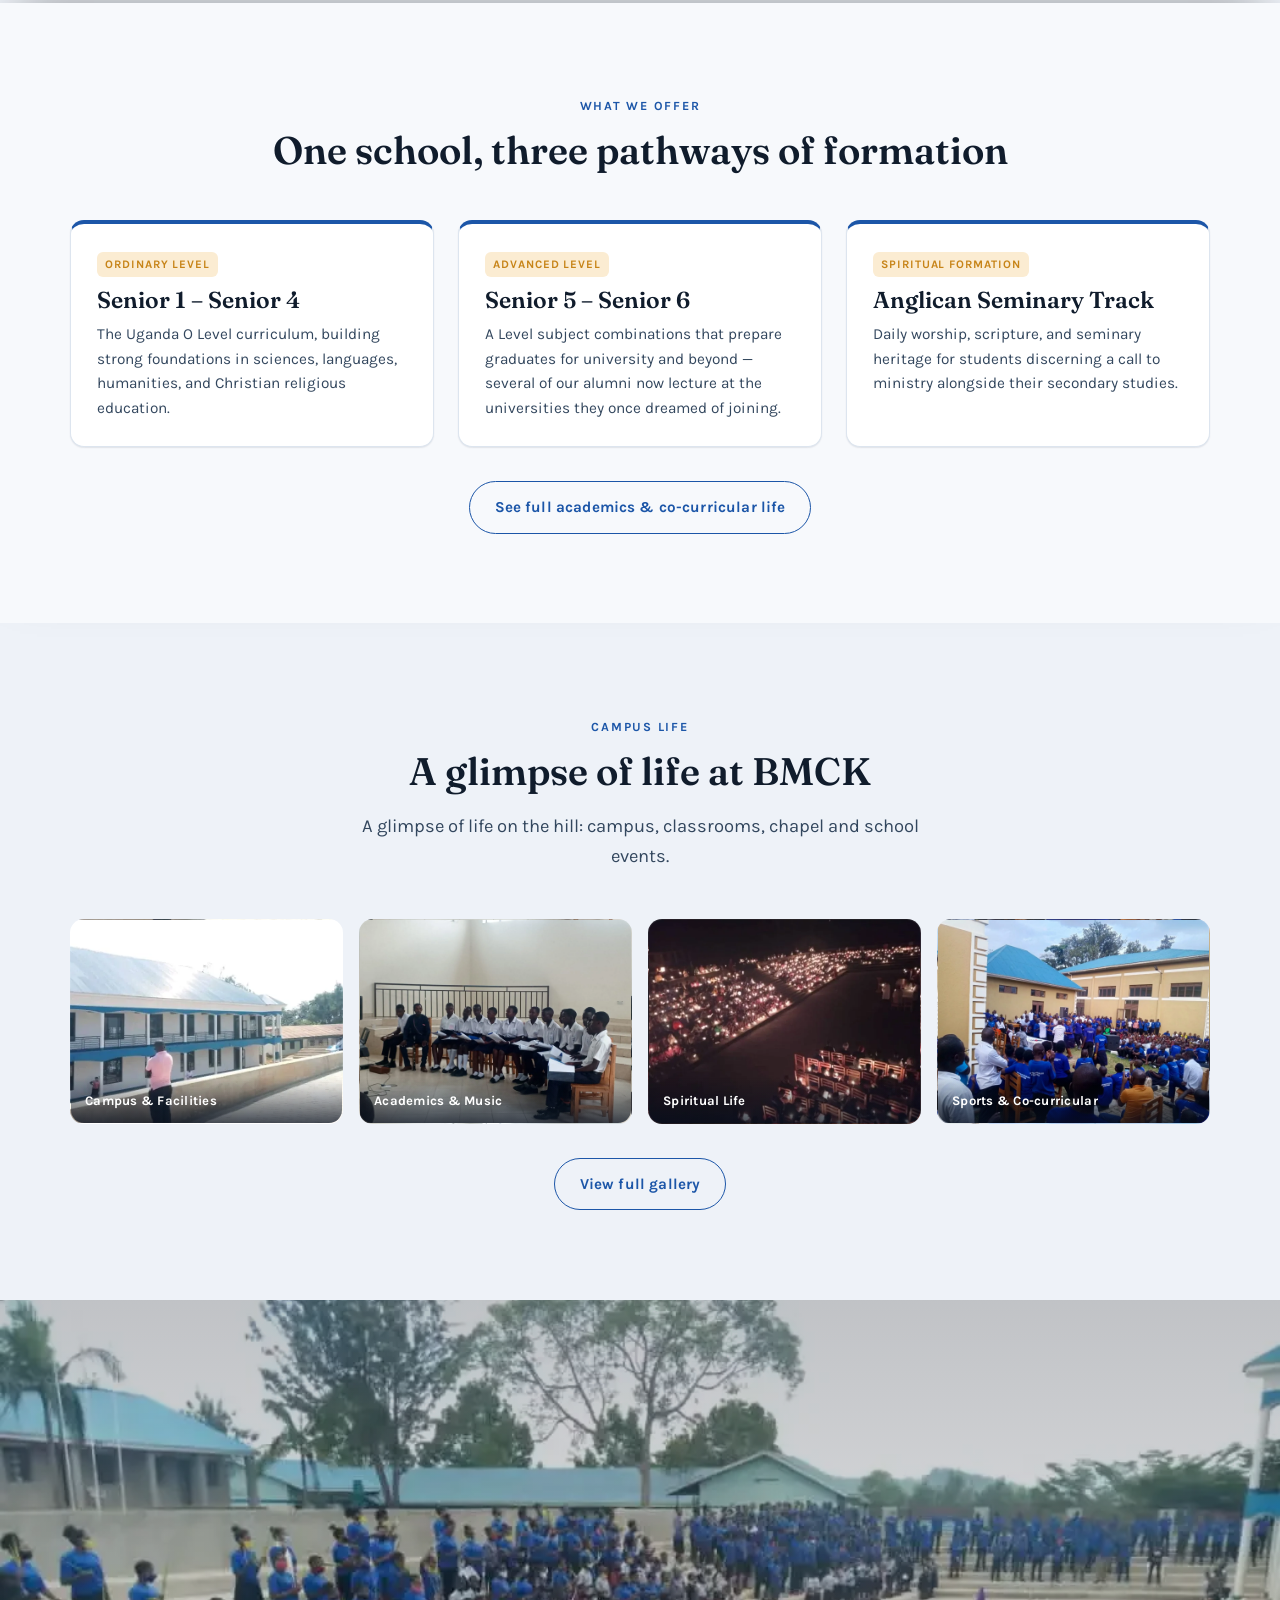
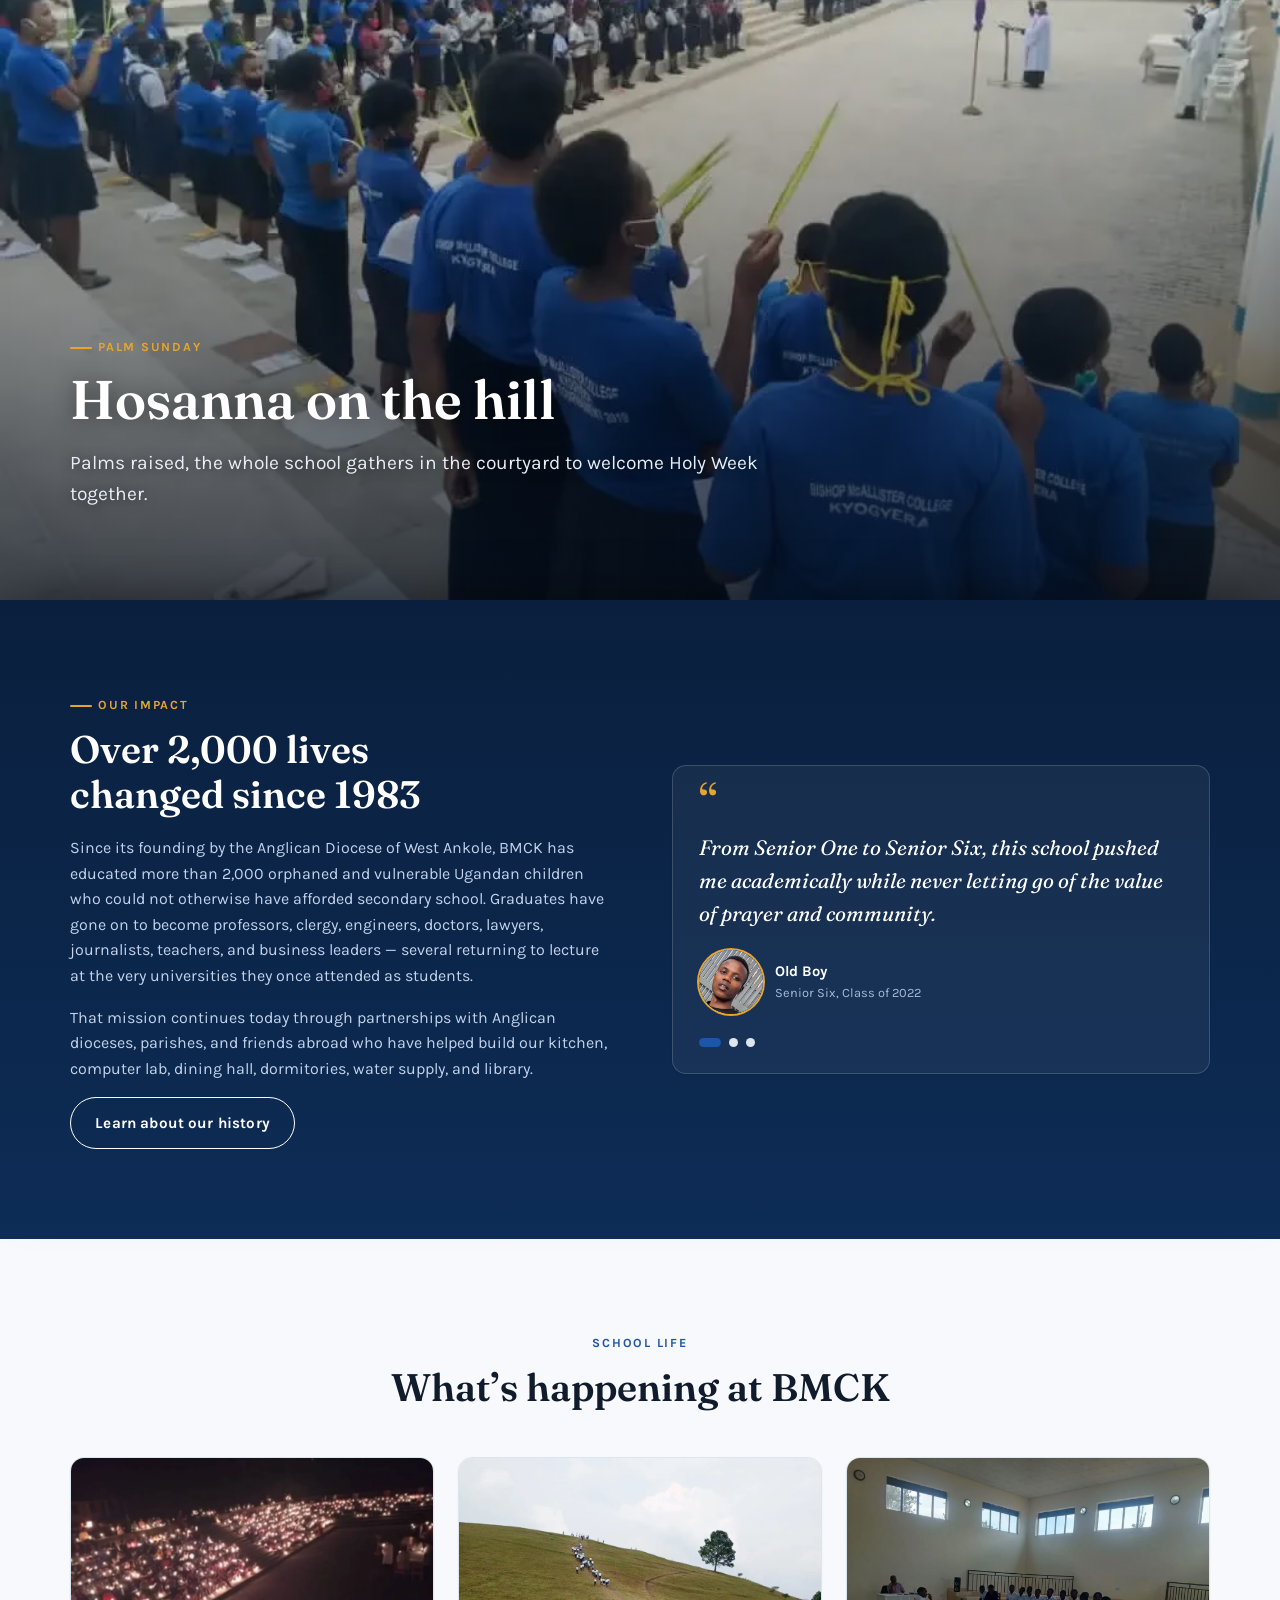
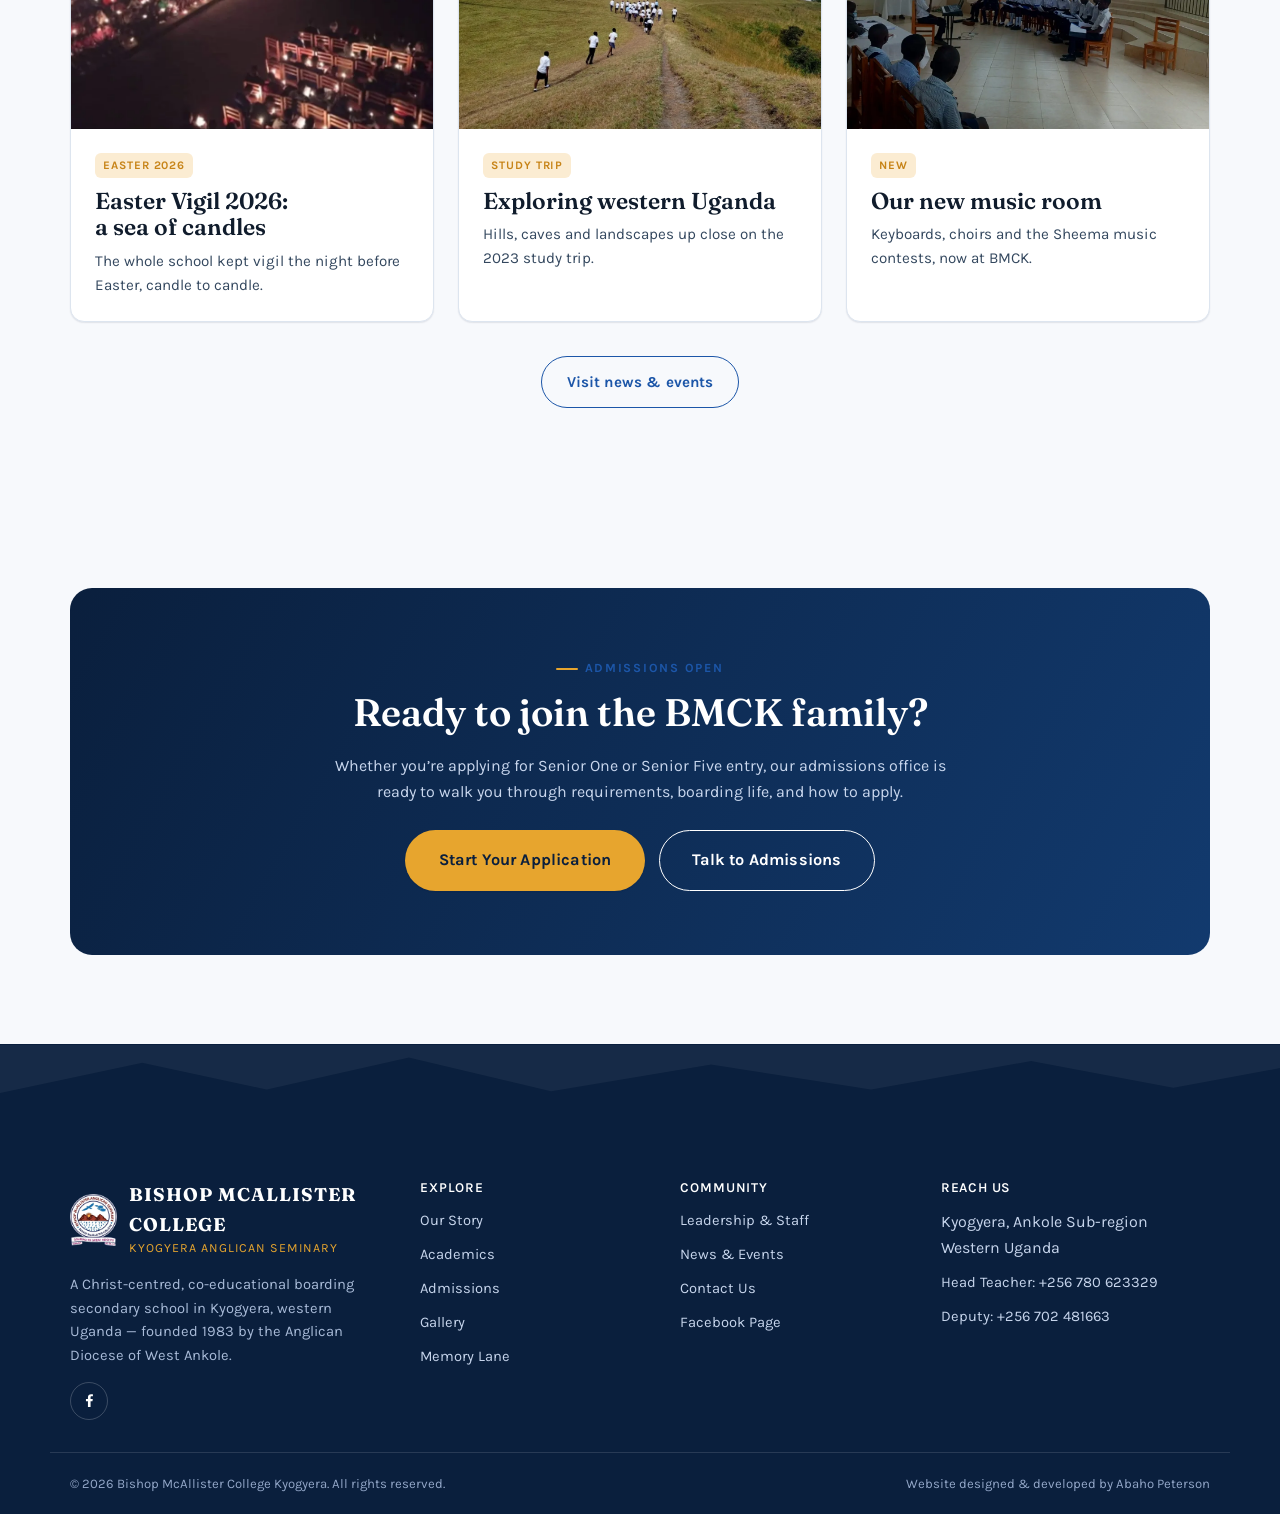
==== commit 18ad9139: "League story: add 'All smiles' photo under Amaro FC's best smiles" ====
--- a/index.html
+++ b/index.html
@@ -12,7 +12,7 @@
 <link rel="preconnect" href="https://fonts.googleapis.com">
 <link rel="preconnect" href="https://fonts.gstatic.com" crossorigin>
 <link href="https://fonts.googleapis.com/css2?family=Fraunces:ital,wght@0,400;0,500;0,600;0,700;1,500&family=Karla:wght@400;500;600;700;800&display=swap" rel="stylesheet">
-<link rel="stylesheet" href="assets/css/style.css?v=20260928a">
+<link rel="stylesheet" href="assets/css/style.css?v=20260928b">
 </head>
 <body>
 <a class="skip-link" href="#main">Skip to main content</a>
@@ -20,7 +20,7 @@
 <header class="site-header">
   <div class="container nav-bar">
     <a class="brand" href="index.html">
-      <img src="assets/images/bmck-crest-sm.webp?v=20260928a" alt="Bishop McAllister College Kyogyera crest" width="44" height="44">
+      <img src="assets/images/bmck-crest-sm.webp?v=20260928b" alt="Bishop McAllister College Kyogyera crest" width="44" height="44">
       <span class="brand-text"><strong>Bishop McAllister College</strong><span>Kyogyera &middot; Est. 1983</span></span>
     </a>
     <nav class="nav-links" id="nav-links">
@@ -61,7 +61,7 @@
       </div>
       <div class="hero-crest-wrap">
         <div class="hero-crest-glow" aria-hidden="true"></div>
-        <img class="hero-crest" src="assets/images/bmck-crest-hd.webp?v=20260928a" alt="Bishop McAllister College crest: a soaring bird over the hills of western Uganda, with a rising sun and the school motto">
+        <img class="hero-crest" src="assets/images/bmck-crest-hd.webp?v=20260928b" alt="Bishop McAllister College crest: a soaring bird over the hills of western Uganda, with a rising sun and the school motto">
       </div>
     </div>
     <div class="ridge" aria-hidden="true">
@@ -93,7 +93,7 @@
         </a>
       </div>
       <div class="badge-figure reveal">
-        <img src="assets/images/bmck-crest-hd.webp?v=20260928a" alt="Bishop McAllister College crest">
+        <img src="assets/images/bmck-crest-hd.webp?v=20260928b" alt="Bishop McAllister College crest">
       </div>
     </div>
   </section>
@@ -303,7 +303,7 @@
     <div class="footer-grid">
       <div>
         <div class="footer-brand">
-          <img src="assets/images/bmck-crest-sm.webp?v=20260928a" alt="BMCK crest">
+          <img src="assets/images/bmck-crest-sm.webp?v=20260928b" alt="BMCK crest">
           <span><strong>Bishop McAllister College</strong><span>Kyogyera Anglican Seminary</span></span>
         </div>
         <p>A Christ-centred, co-educational boarding secondary school in Kyogyera, western Uganda &mdash; founded 1983 by the Anglican Diocese of West Ankole.</p>
@@ -358,6 +358,6 @@
 
 <button class="to-top" aria-label="Back to top"><svg viewBox="0 0 24 24" fill="none" stroke="currentColor" stroke-width="2" stroke-linecap="round" stroke-linejoin="round"><path d="M12 19V5M5 12l7-7 7 7"/></svg></button>
 
-<script src="assets/js/main.js?v=20260928a"></script>
+<script src="assets/js/main.js?v=20260928b"></script>
 </body>
 </html>
--- a/assets/css/style.css
+++ b/assets/css/style.css
@@ -974,4 +974,5 @@
 .league-sub{margin-top:clamp(48px,7vw,88px);}
 .league-sub h3{font-size:clamp(1.5rem,3vw,2rem); margin-bottom:.45em;}
 .league-teams{margin-top:8px;}
+.league-portrait{aspect-ratio:2/3; max-width:260px; margin-top:1.4em;}
 @media (max-width:560px){ .league-teams .shot.third{grid-row:span 2;} }
